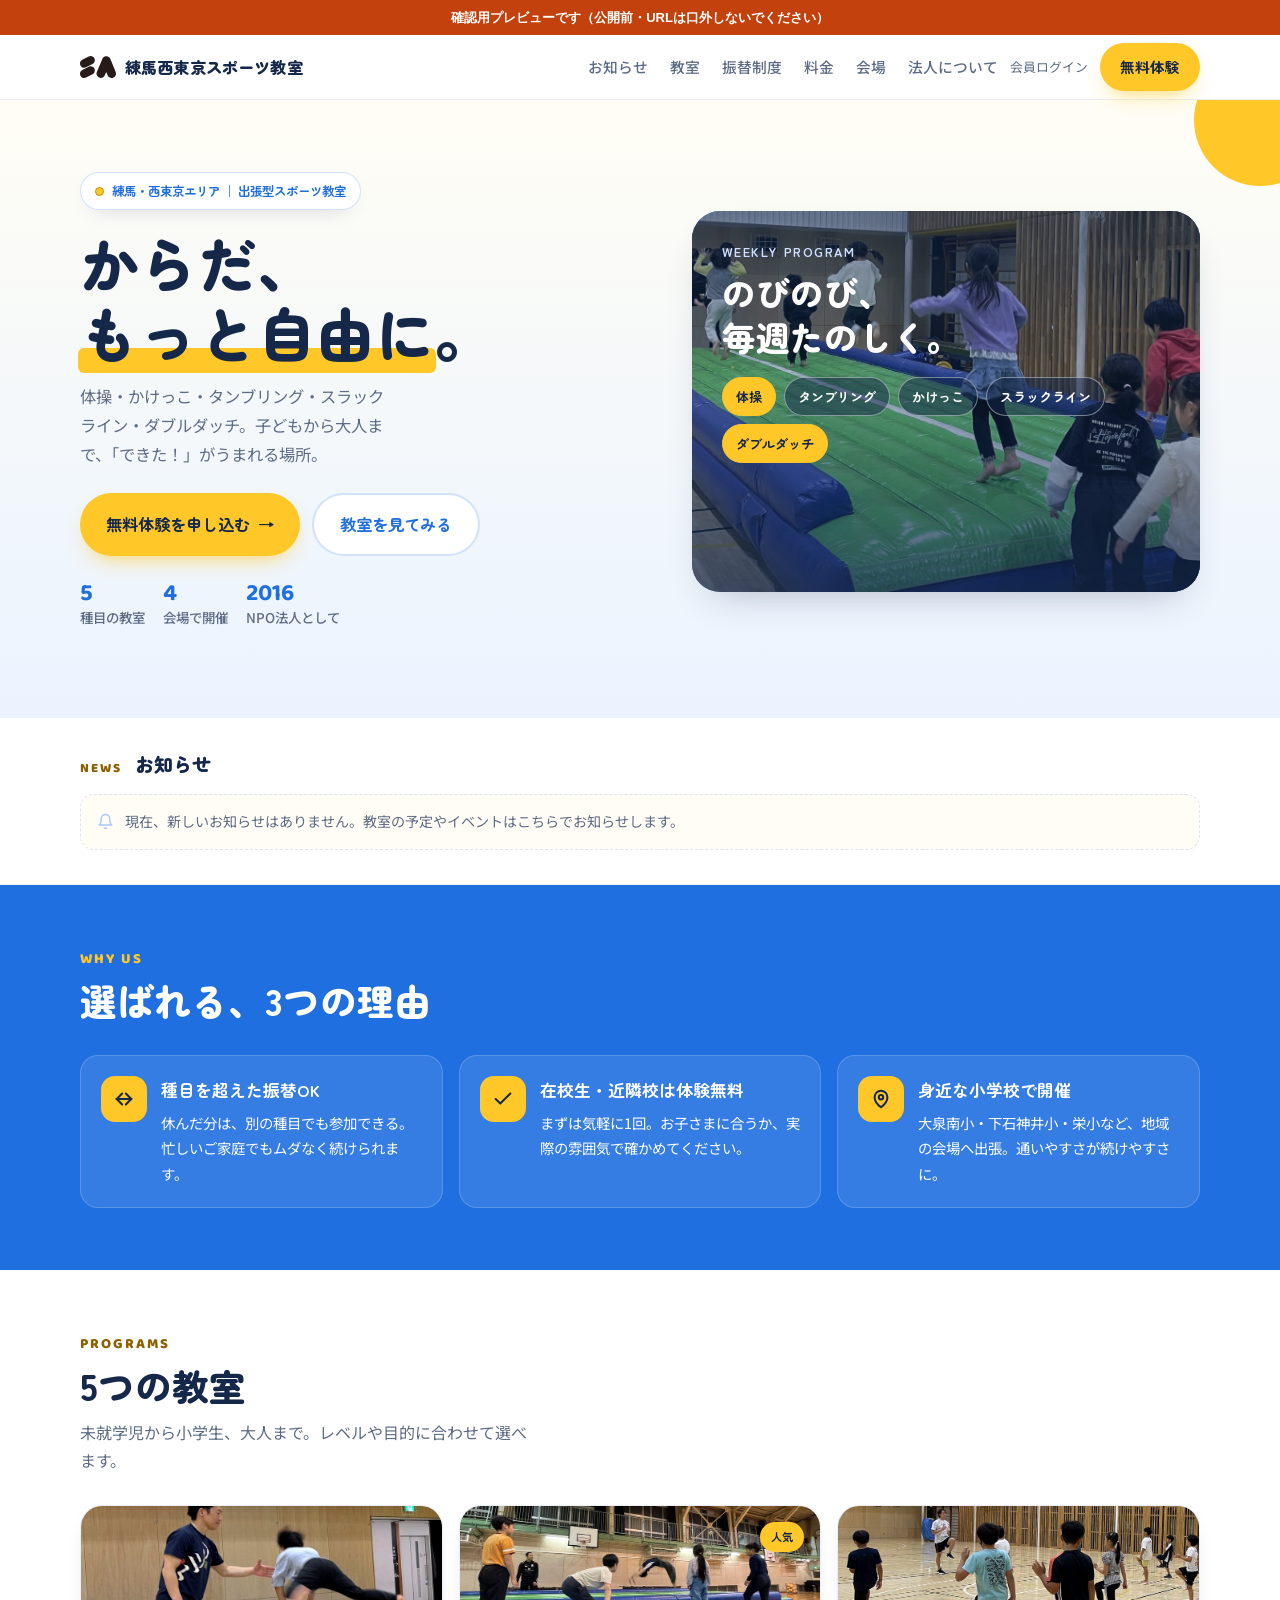
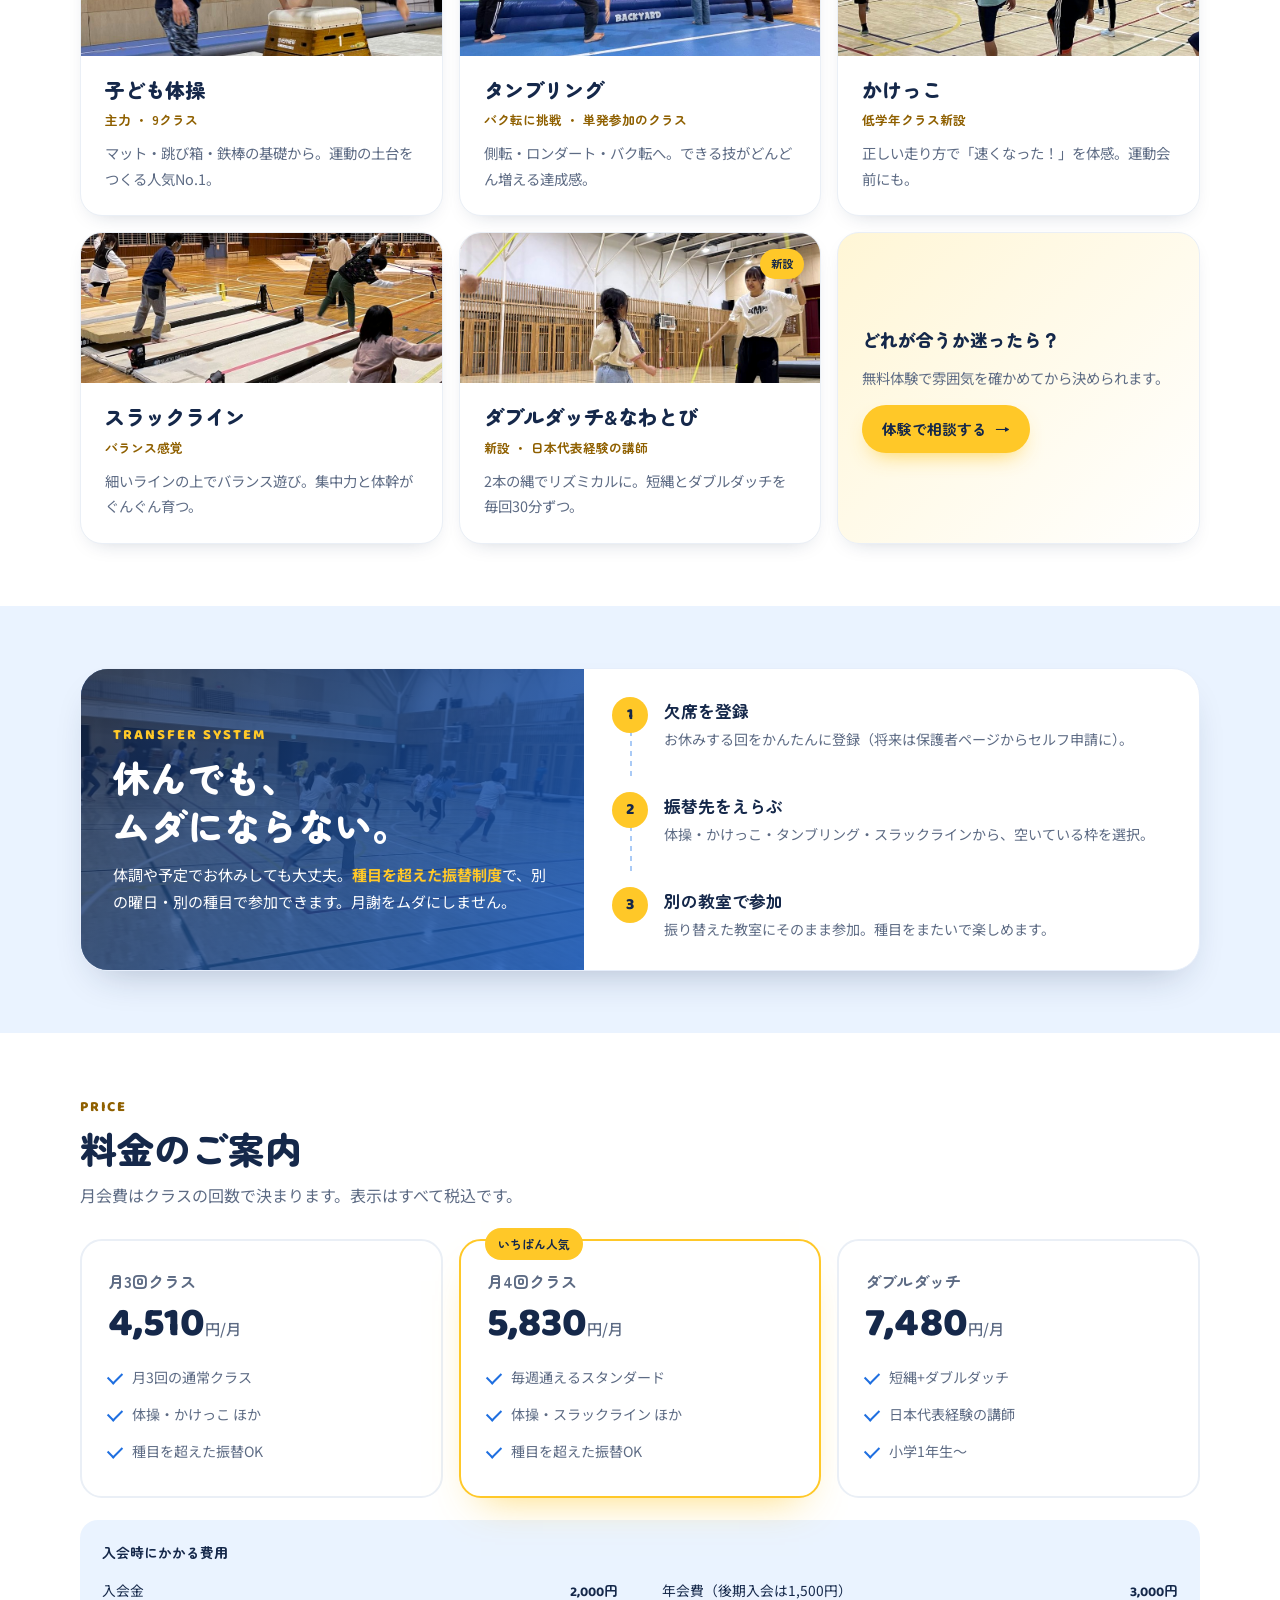
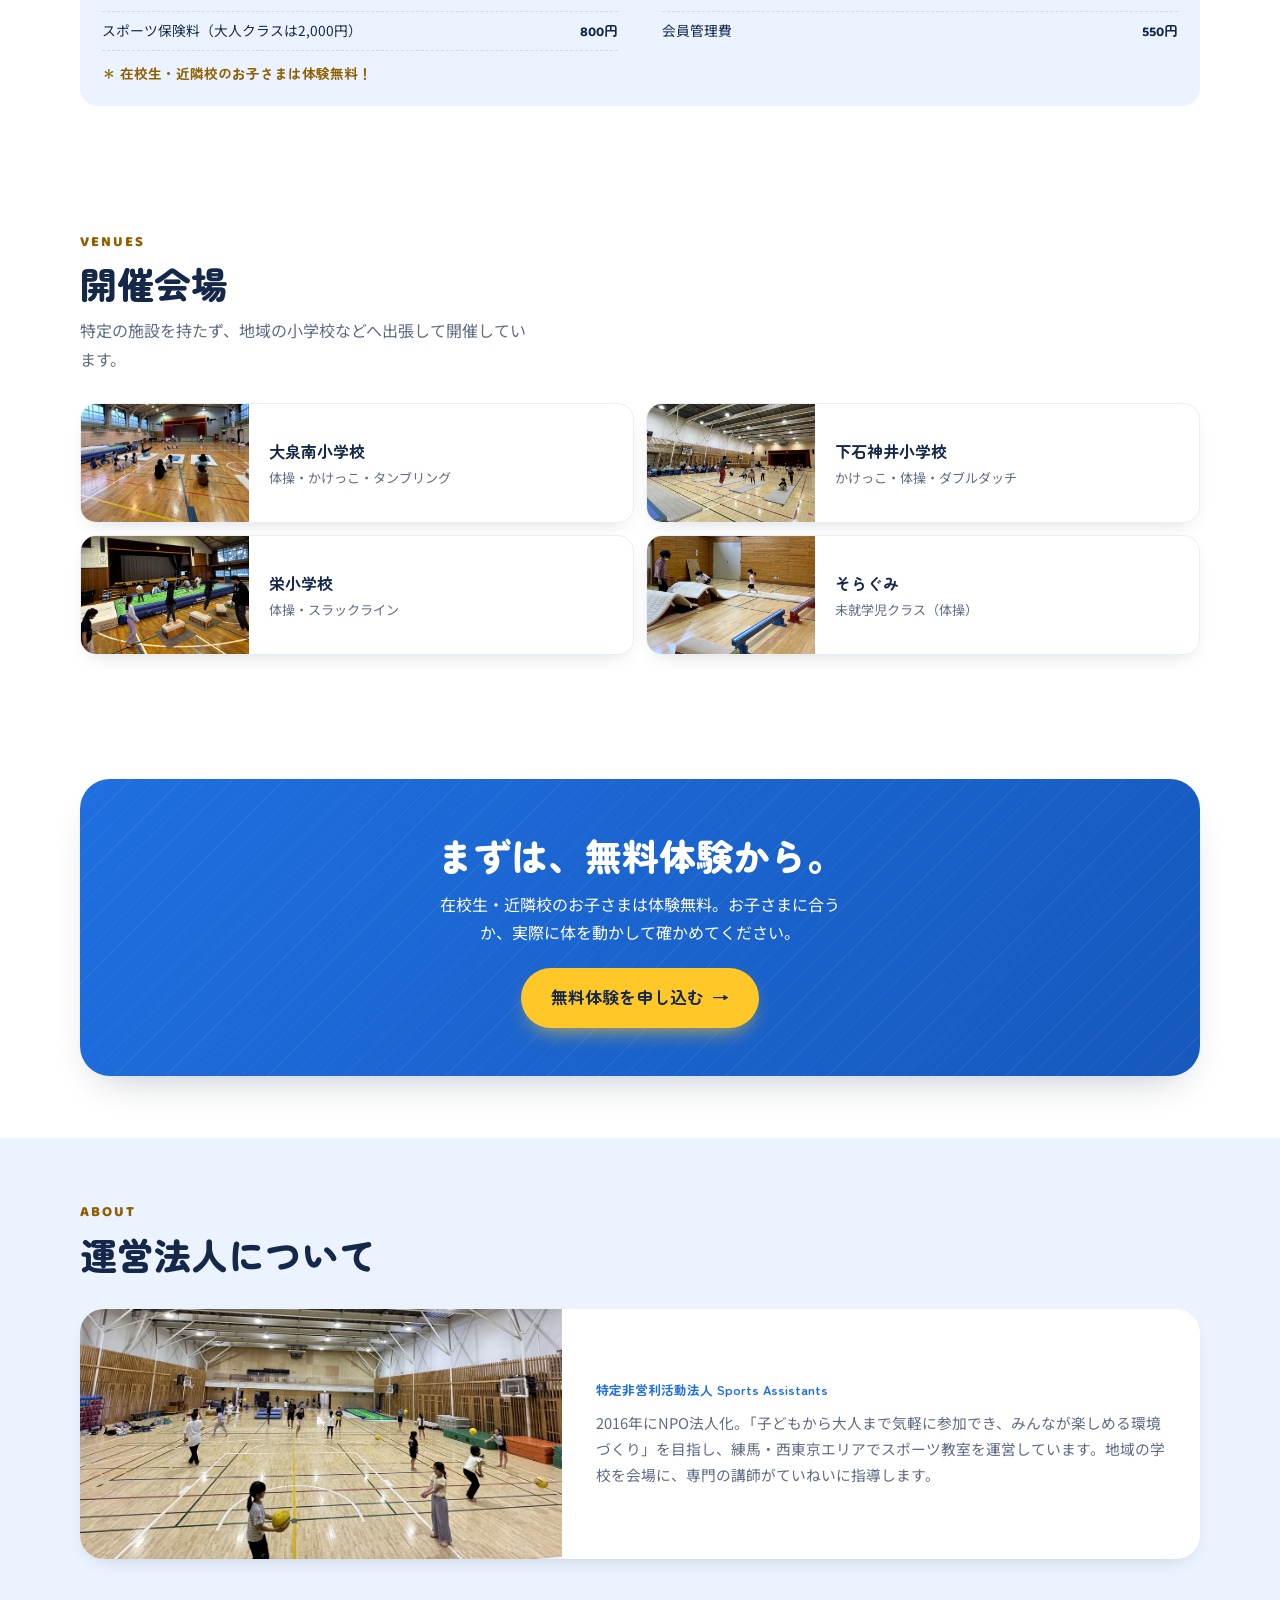
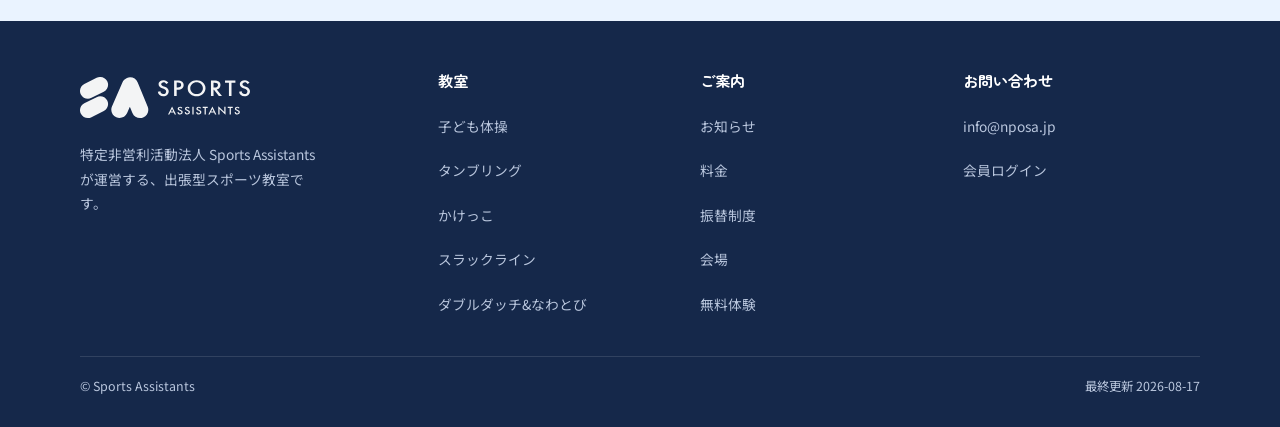
==== index.html @ 6967fe42 "preview build" ====
<!DOCTYPE html>
<html lang="ja">
<head>
<meta name="robots" content="noindex, nofollow">
<meta charset="UTF-8">
<meta name="viewport" content="width=device-width, initial-scale=1.0">
<title>練馬西東京スポーツ教室｜体操・かけっこ・タンブリング・スラックライン・ダブルダッチ</title>
<meta name="description" content="練馬・西東京エリアの出張型スポーツ教室。体操・かけっこ・タンブリング・スラックライン・ダブルダッチの5種目。種目を超えた振替OK、在校生・近隣校は体験無料。NPO法人 Sports Assistants が運営。">
<meta property="og:title" content="練馬西東京スポーツ教室">
<meta property="og:description" content="練馬・西東京エリアの出張型スポーツ教室。5種目・種目を超えた振替OK・体験無料。">
<meta property="og:type" content="website">
<meta property="og:image" content="https://nposa.jp/assets/img/ogp.jpg">
<meta property="og:url" content="https://nposa.jp/">
<meta name="twitter:card" content="summary_large_image">
<link rel="icon" type="image/png" href="assets/logo-square.png">
<link rel="preconnect" href="https://fonts.googleapis.com">
<link rel="preconnect" href="https://fonts.gstatic.com" crossorigin>
<link href="https://fonts.googleapis.com/css2?family=Zen+Maru+Gothic:wght@500;700;900&family=Noto+Sans+JP:wght@400;500;700&family=Baloo+2:wght@600;700;800&display=swap" rel="stylesheet">
<style>
  :root{
    --blue:#1f6fe0; --blue-deep:#1659bd; --blue-ink:#15284a; --blue-soft:#a9caf6;
    --yellow:#ffc828; --yellow-soft:#ffe18c; --yellow-deep:#c98a00;
    --amber-ink:#8f6000;   /* 文字用。白/薄青の上で4.5:1以上を確保 */
    --sky:#eaf3ff; --sky2:#dcebff; --cream:#fffdf5;
    --paper:#ffffff; --ink:#243043; --mut:#5d6b84;
    --ring:rgba(31,111,224,.2);
    --shadow:0 18px 40px -20px rgba(21,40,74,.32);
    --shadow-sm:0 8px 22px -13px rgba(21,40,74,.28);
    --r:22px;
    --disp:"Zen Maru Gothic",system-ui,sans-serif;
    --body:"Noto Sans JP",system-ui,sans-serif;
    --num:"Baloo 2",var(--disp);
  }
  *{box-sizing:border-box;margin:0;padding:0}
  html{scroll-behavior:smooth}
  body{font-family:var(--body);color:var(--ink);background:var(--paper);line-height:1.78;-webkit-font-smoothing:antialiased;overflow-x:hidden}
  .wrap{width:min(1120px,92vw);margin-inline:auto}
  a{color:inherit;text-decoration:none}
  :where(a,button):focus-visible{outline:3px solid var(--blue);outline-offset:3px;border-radius:8px}
  footer a:focus-visible{outline-color:var(--yellow)}

  header{position:sticky;top:0;z-index:50;background:rgba(255,255,255,.86);backdrop-filter:saturate(1.3) blur(12px);border-bottom:1px solid #e9eef6}
  .nav{display:flex;align-items:center;gap:12px;height:64px}
  .logo{display:flex;align-items:center;min-height:44px;gap:9px;font-family:var(--disp);font-weight:900;color:var(--blue-ink)}
  .logo .mark-img{width:36px;height:auto;display:block;flex:0 0 auto}
  .logo .site-name{white-space:nowrap;font-size:clamp(.8rem,3.2vw,1.02rem);letter-spacing:.01em}
  .nav .spacer{flex:1}
  .nav nav{display:none;gap:22px;font-size:.92rem;font-weight:500;color:var(--mut)}
  .nav nav a:hover{color:var(--blue)}
  /* スマホ用メニュー（ページが長いので、下まで行かなくても各セクションへ戻れるようにする） */
  .menu-btn{display:grid;place-items:center;width:44px;height:44px;border:0;background:transparent;color:var(--blue-ink);cursor:pointer;flex:0 0 auto}
  .menu-btn span{display:block;width:20px;height:2px;background:currentColor;border-radius:2px;position:relative;transition:.2s}
  .menu-btn span::before,.menu-btn span::after{content:"";position:absolute;left:0;width:20px;height:2px;background:currentColor;border-radius:2px;transition:.2s}
  .menu-btn span::before{top:-6px}.menu-btn span::after{top:6px}
  .menu-btn[aria-expanded="true"] span{background:transparent}
  .menu-btn[aria-expanded="true"] span::before{top:0;transform:rotate(45deg)}
  .menu-btn[aria-expanded="true"] span::after{top:0;transform:rotate(-45deg)}
  #menu{display:none;border-top:1px solid #e9eef6;background:rgba(255,255,255,.97);backdrop-filter:blur(12px)}
  #menu.open{display:block}
  #menu .wrap{padding:8px 0 16px}
  #menu a{display:block;padding:13px 4px;font-family:var(--disp);font-weight:700;color:var(--blue-ink);border-bottom:1px dashed #e3eaf5}
  #menu a:last-child{border-bottom:0;color:var(--blue)}
  .btn{display:inline-flex;align-items:center;gap:8px;font-family:var(--disp);font-weight:700;border-radius:999px;padding:11px 20px;font-size:.92rem;transition:transform .18s;white-space:nowrap}
  .btn-cta{background:var(--yellow);color:var(--blue-ink);box-shadow:0 10px 22px -10px rgba(255,200,40,.85)}
  .btn-cta:hover{transform:translateY(-2px)}
  .btn-ghost{background:#fff;color:var(--blue);border:2px solid var(--ring)}
  .login{font-size:.8rem;color:var(--mut)}

  .hero{position:relative;padding:48px 0 60px;background:linear-gradient(180deg,var(--cream),var(--sky));overflow:hidden}
  .hero .blob{position:absolute;border-radius:50%;opacity:1;z-index:0}
  .b1{width:132px;height:132px;background:var(--yellow);top:-46px;right:-46px;animation:float 8s ease-in-out infinite}
  @keyframes float{50%{transform:translateY(-15px)}}
  .hero-grid{position:relative;z-index:2}
  .eyebrow{display:inline-flex;align-items:center;gap:8px;background:#fff;border:1px solid var(--ring);color:var(--blue);font-weight:700;font-family:var(--disp);font-size:.78rem;padding:7px 14px;border-radius:999px;box-shadow:var(--shadow-sm)}
  .dot{width:9px;height:9px;border-radius:50%;background:var(--yellow);border:1px solid var(--yellow-deep)}
  h1.lead{font-family:var(--disp);font-weight:900;line-height:1.18;margin:18px 0 14px;font-size:clamp(2.1rem,8.5vw,3.7rem);color:var(--blue-ink)}
  h1.lead em{font-style:normal;position:relative;z-index:1}
  h1.lead em::after{content:"";position:absolute;left:-2px;right:-2px;bottom:.04em;height:.42em;background:var(--yellow);border-radius:6px;z-index:-1}
  .sub{color:var(--mut);font-size:1.02rem;max-width:34ch;margin-bottom:24px}
  .hero-cta{display:flex;flex-wrap:wrap;gap:12px}
  .hero-cta .btn{padding:15px 26px;font-size:1.02rem}
  .trust{display:flex;gap:18px;flex-wrap:wrap;margin-top:26px;font-size:.84rem;color:var(--mut);font-weight:500}
  .trust b{font-family:var(--num);color:var(--blue);font-size:1.5rem;display:block;line-height:1}
  .hero-art{margin-top:36px;position:relative}
  .stage{position:relative;background:linear-gradient(140deg,var(--blue),var(--blue-deep));border-radius:28px;padding:26px 24px;box-shadow:var(--shadow);overflow:hidden;aspect-ratio:16/11}
  .stage::before{content:"";position:absolute;inset:0;background:repeating-linear-gradient(135deg,rgba(255,255,255,.06) 0 1px,transparent 1px 16px)}
  .stage.photo{background:var(--blue-deep)}
  .stage.photo::before{background:none}
  .stage .ph{position:absolute;inset:0;width:100%;height:100%;object-fit:cover;opacity:.92}
  /* 中間を明るくしすぎるとチップと見出しが写真に埋もれるため、下側はしっかり沈める */
  .stage.photo .shade{position:absolute;inset:0;background:linear-gradient(180deg,rgba(21,40,74,.55),rgba(21,40,74,.28) 42%,rgba(21,40,74,.74));z-index:0}
  .stage .sun{position:absolute;top:-28px;right:-28px;width:120px;height:120px;border-radius:50%;background:var(--yellow);z-index:1}
  .stage.photo .sun{display:none}  /* 写真が入ったら装飾の丸は出さない（黄丸の重複防止） */
  .stage .kicker{position:relative;color:#cfe0ff;font-family:var(--disp);font-weight:700;font-size:.8rem;letter-spacing:.12em;z-index:2}
  .stage .big{position:relative;color:#fff;font-family:var(--disp);font-weight:900;font-size:clamp(1.4rem,6vw,2.1rem);margin-top:8px;line-height:1.3;z-index:2}
  .chips{position:relative;display:flex;flex-wrap:wrap;gap:8px;margin-top:18px;z-index:2}
  .chip{background:rgba(21,40,74,.5);color:#fff;border:1px solid rgba(255,255,255,.42);border-radius:999px;padding:7px 13px;font-size:.82rem;font-weight:700;font-family:var(--disp)}
  .chip.on{background:var(--yellow);border-color:var(--yellow);color:var(--blue-ink)}

  section{padding:62px 0}
  section[id]{scroll-margin-top:78px}   /* 固定ヘッダーの下に見出しが潜らないように */
  .sec-head{margin-bottom:30px}
  .sec-tag{font-family:var(--num);font-weight:800;color:var(--amber-ink);font-size:.9rem;letter-spacing:.14em}
  h2{font-family:var(--disp);font-weight:900;color:var(--blue-ink);font-size:clamp(1.6rem,5.5vw,2.3rem);line-height:1.32;margin-top:4px}
  .sec-sub{color:var(--mut);margin-top:8px;max-width:50ch}

  .news{padding:34px 0;background:#fff;border-bottom:1px solid #eef2f8}
  .news-head{display:flex;align-items:baseline;gap:14px;margin-bottom:14px}
  .news-head .sec-tag{font-size:.82rem}
  .news-head h2{font-size:1.2rem;margin:0}
  .news-list{display:grid;gap:0}
  .news-item{display:grid;grid-template-columns:auto 1fr;gap:4px 18px;padding:13px 4px;border-top:1px dashed #dbe5f3;align-items:baseline}
  .news-item:first-child{border-top:0}
  .news-item time{font-family:var(--num);font-weight:700;color:var(--blue);font-size:.85rem;white-space:nowrap}
  .news-item .nt{font-weight:700;color:var(--blue-ink);font-size:.95rem}
  .news-item .nb{grid-column:2;color:var(--mut);font-size:.86rem}
  .news-item .nimg{grid-column:2;display:block;max-width:280px;width:100%;border-radius:12px;margin-top:8px;box-shadow:var(--shadow-sm)}
  .news-item .npdf{grid-column:2;justify-self:start;display:inline-flex;align-items:center;gap:7px;background:var(--sky);color:var(--blue);border-radius:999px;padding:5px 14px;font-size:.78rem;font-weight:700;font-family:var(--disp);margin-top:8px}
  .news-empty{display:flex;align-items:center;gap:11px;color:var(--mut);font-size:.88rem;
    background:var(--cream);border:1px dashed #dbe5f3;border-radius:14px;padding:14px 16px}
  .news-empty svg{flex:0 0 auto;color:var(--blue-soft)}

  /* 掲載写真のトーンをそろえる（実ファイルは加工しない。CSSのみ） */
  .card .photo-top img,.venue .vph,.about-card .abph{filter:saturate(1.04) contrast(1.03) brightness(1.03)}

  .strengths{background:var(--blue);color:#fff}
  .str-grid{display:grid;gap:16px}
  .str{display:flex;gap:14px;align-items:flex-start;background:rgba(255,255,255,.1);border:1px solid rgba(255,255,255,.18);border-radius:18px;padding:20px}
  .str .ic{flex:0 0 46px;height:46px;border-radius:14px;background:var(--yellow);color:var(--blue-ink);display:grid;place-items:center}
  .str h3{font-family:var(--disp);font-size:1.05rem;margin-bottom:4px}
  .str p{font-size:.9rem;color:#fff}

  .prog-grid{display:grid;gap:16px}
  .card{background:#fff;border:1px solid #eaeff6;border-radius:var(--r);padding:24px;box-shadow:var(--shadow-sm);transition:transform .2s,box-shadow .2s;position:relative;overflow:hidden}
  .card:hover{transform:translateY(-5px);box-shadow:var(--shadow)}
  .card .tag{position:absolute;top:16px;right:16px;background:var(--yellow);color:var(--blue-ink);font-family:var(--disp);font-weight:700;font-size:.7rem;padding:5px 11px;border-radius:999px;z-index:2}
  .card .photo-top{margin:-24px -24px 16px;display:block}
  .card .photo-top img{width:100%;height:150px;object-fit:cover;display:block}
  .card.photo .ic{display:none}
  .card .ic{width:54px;height:54px;border-radius:16px;display:grid;place-items:center;background:var(--sky);color:var(--blue);margin-bottom:14px}
  .card h3{font-family:var(--disp);font-weight:900;color:var(--blue-ink);font-size:1.25rem}
  .card .meta{font-size:.8rem;color:var(--amber-ink);font-weight:700;font-family:var(--disp);margin:2px 0 8px}
  .card p{font-size:.9rem;color:var(--mut)}

  .feature{background:var(--sky)}
  .feature-box{background:#fff;border-radius:28px;box-shadow:var(--shadow);overflow:hidden;border:1px solid #e6eefb}
  .feature-top{background:linear-gradient(125deg,var(--blue),var(--blue-deep));color:#fff;padding:32px;position:relative;isolation:isolate}
  .feature-top h2{color:#fff}
  .feature-top .sec-tag{color:var(--yellow)}
  /* 振替セクションの背景写真（build.py が IMG-TOP-02 を差し込んだとき）。
     白文字の可読性を守るため、写真は暗く沈めたうえで青のベールを重ねる */
  .feature-top .ftph{position:absolute;inset:0;width:100%;height:100%;object-fit:cover;object-position:center 40%;z-index:-2}
  .feature-top.photo::after{content:"";position:absolute;inset:0;z-index:-1;
    background:linear-gradient(125deg,rgba(21,40,74,.72),rgba(22,89,189,.86))}
  .flow{display:grid;gap:0;padding:8px 0}
  .step{display:flex;gap:16px;align-items:flex-start;padding:20px 28px;position:relative}
  .step:not(:last-child)::after{content:"";position:absolute;left:46px;top:54px;bottom:-4px;width:2px;background:repeating-linear-gradient(var(--blue-soft) 0 5px,transparent 5px 10px)}
  .step .n{flex:0 0 36px;height:36px;border-radius:50%;background:var(--yellow);color:var(--blue-ink);font-family:var(--num);font-weight:800;display:grid;place-items:center;z-index:1}
  .step h4{font-family:var(--disp);color:var(--blue-ink);font-size:1.05rem}
  .step p{font-size:.88rem;color:var(--mut)}

  .price-grid{display:grid;gap:16px}
  .plan{border:2px solid #eaeff6;border-radius:var(--r);padding:26px;background:#fff;position:relative}
  .plan.feat{border-color:var(--yellow);box-shadow:0 20px 40px -22px rgba(255,200,40,.7)}
  .plan.feat .ribbon{position:absolute;top:-13px;left:24px;background:var(--yellow);color:var(--blue-ink);font-family:var(--disp);font-weight:700;font-size:.74rem;padding:5px 13px;border-radius:999px}
  .plan h3{font-family:var(--disp);font-weight:700;color:var(--mut);font-size:1rem}
  .plan .yen{font-family:var(--num);font-weight:800;color:var(--blue-ink);font-size:2.55rem;line-height:1;margin:8px 0}
  .plan .yen small{font-size:.95rem;color:var(--mut);font-family:var(--body);font-weight:500}
  .plan ul{list-style:none;margin-top:14px;font-size:.88rem;color:var(--mut)}
  .plan li{padding:6px 0 6px 24px;position:relative}
  .plan li::before{content:"";position:absolute;left:0;top:13px;width:12px;height:7px;border-left:2.5px solid var(--blue);border-bottom:2.5px solid var(--blue);transform:rotate(-45deg)}
  .fees{margin-top:22px;background:var(--sky);border-radius:18px;padding:20px 22px;font-size:.86rem;color:var(--blue-ink)}
  .fees .row{display:grid;grid-template-columns:1fr auto;gap:6px 18px;align-items:baseline;padding:6px 0;border-bottom:1px dashed #c9dbf6}
  .fees .row span:last-child{font-family:var(--num);font-weight:700;white-space:nowrap}
  .fees .row:last-child{border:0}
  .fees .free{color:var(--amber-ink);font-weight:700;margin-top:10px;font-family:var(--disp)}

  .venue-grid{display:grid;gap:12px}
  .venue{display:flex;align-items:center;gap:14px;background:#fff;border:1px solid #eaeff6;border-radius:16px;padding:16px 18px;box-shadow:var(--shadow-sm)}
  .venue .pin{flex:0 0 40px;height:40px;border-radius:12px;background:var(--sky);color:var(--blue);display:grid;place-items:center}
  .venue .v-txt b{font-family:var(--disp);color:var(--blue-ink);display:block}
  .venue .v-txt span{font-size:.82rem;color:var(--mut);display:block}
  /* 写真つきの会場カード（build.py が IMG-VNU-* を差し込んだとき） */
  .venue.photo{padding:0;gap:0;overflow:hidden;align-items:stretch}
  .venue.photo .pin{display:none}
  .venue.photo .vph{flex:0 0 116px;width:116px;align-self:stretch;min-height:96px;object-fit:cover;object-position:center;display:block}
  .venue.photo .v-txt{padding:14px 16px;align-self:center}

  .band{background:linear-gradient(125deg,var(--blue),var(--blue-deep));color:#fff;text-align:center;border-radius:30px;padding:48px 26px;box-shadow:var(--shadow);position:relative;overflow:hidden}
  .band::before{content:"";position:absolute;inset:0;background:repeating-linear-gradient(135deg,rgba(255,255,255,.05) 0 1px,transparent 1px 18px)}
  .band h2{color:#fff;position:relative}
  .band p{position:relative;margin:10px auto 22px;max-width:46ch;color:#fff;text-wrap:pretty}
  .band .btn-cta{position:relative;font-size:1.05rem;padding:15px 30px}

  .about{background:var(--sky)}
  .about-card{background:#fff;border-radius:24px;padding:30px;box-shadow:var(--shadow-sm);display:grid;gap:8px}
  .about-card .badge{font-family:var(--disp);font-weight:700;color:var(--blue);font-size:.8rem}
  .about-card p{color:var(--mut);font-size:.92rem}
  /* 写真つきの運営法人カード（build.py が IMG-ABT-01 を差し込んだとき） */
  .about-card.photo{padding:0;gap:0;overflow:hidden}
  .about-card.photo .abph{width:100%;height:210px;object-fit:cover;object-position:center 38%;display:block}
  .about-card.photo .about-body{padding:26px 28px 30px;display:grid;gap:8px}

  footer{background:var(--blue-ink);color:#b9c6dd;padding:46px 0 30px;font-size:.86rem}
  .foot-grid{display:grid;gap:26px}
  .foot-logo{display:block}
  .foot-logo img{width:170px;height:auto;display:block;opacity:.95}
  footer h5{color:#fff;font-family:var(--disp);font-size:.95rem;margin-bottom:10px}
  footer a{display:block;padding:10px 0;color:#b9c6dd}   /* スマホで指が当たる高さ（44px相当）を確保 */
  footer a:hover{color:var(--yellow)}
  .copy{margin-top:30px;padding-top:18px;border-top:1px solid rgba(255,255,255,.12);font-size:.78rem;display:flex;flex-wrap:wrap;gap:10px;justify-content:space-between}

  .reveal{opacity:0;transform:translateY(22px);transition:.7s cubic-bezier(.2,.7,.2,1)}
  @media(prefers-reduced-motion:reduce){.reveal{opacity:1;transform:none;transition:none}}
  .reveal.in{opacity:1;transform:none}

  @media(min-width:820px){
    .nav nav{display:flex}
    .menu-btn{display:none}
    #menu,#menu.open{display:none}
    .hero{padding:72px 0 88px}
    .hero-grid{display:grid;grid-template-columns:1.05fr .95fr;gap:50px;align-items:center}
    .hero-art{margin-top:0}.stage{aspect-ratio:4/3;padding:30px}
    .str-grid{grid-template-columns:repeat(3,1fr)}
    .prog-grid{grid-template-columns:repeat(3,1fr)}
    .feature-box{display:grid;grid-template-columns:.9fr 1.1fr;align-items:stretch}
    .feature-top{display:flex;flex-direction:column;justify-content:center}
    .price-grid{grid-template-columns:repeat(3,1fr);align-items:start}
    /* 費用の行は横に長く伸ばすと項目と金額が離れて読めないので、PCでは2列に折る */
    [data-fees]{display:grid;grid-template-columns:1fr 1fr;gap:0 44px}
    .venue-grid{grid-template-columns:repeat(2,1fr)}
    .venue.photo .vph{flex:0 0 168px;width:168px;min-height:118px}
    .venue.photo .v-txt{padding:16px 20px}
    /* 運営法人カードは写真と本文を左右に分ける（横長バナーだと間延びするため） */
    .about-card.photo{grid-template-columns:.86fr 1.14fr;align-items:stretch}
    .about-card.photo .abph{height:100%;min-height:250px;grid-row:1}
    .about-card.photo .about-body{align-content:center;padding:30px 34px}
    .foot-grid{grid-template-columns:1.4fr 1fr 1fr 1fr}
    .news-item{grid-template-columns:auto auto 1fr}
    .news-item .nb{grid-column:3}
    .news-item .nimg{grid-column:3}
    .news-item .npdf{grid-column:3}
  }
  .hide-sp{display:none}
  @media(min-width:560px){.hide-sp{display:inline-flex}}
  /* 小さい端末ではヘッダーの要素が入りきらず横スクロールが出るため詰める */
  @media(max-width:359px){.logo .site-name{display:none}}   /* 320px端末では社名テキストを畳む */
  @media(max-width:420px){
    .nav{gap:6px}
    .logo .mark-img{width:30px}
    .logo .site-name{font-size:.82rem}
    header .btn-cta{padding:10px 14px;font-size:.86rem}
    .menu-btn{width:40px}
  }
</style>
<noscript><style>.reveal{opacity:1;transform:none}</style></noscript>
</head>
<body>
<div style="position:sticky;top:0;z-index:99;background:#c2410c;color:#fff;text-align:center;font-size:13px;font-weight:700;padding:6px 10px;font-family:sans-serif">確認用プレビューです（公開前・URLは口外しないでください）</div>

<header>
  <div class="wrap nav">
    <a class="logo" href="#" aria-label="練馬西東京スポーツ教室 トップ"><img class="mark-img" src="assets/mark.svg" alt=""><span class="site-name">練馬西東京スポーツ教室</span></a>
    <span class="spacer"></span>
    <nav><a href="#news">お知らせ</a><a href="#programs">教室</a><a href="#transfer">振替制度</a><a href="#price">料金</a><a href="#venues">会場</a><a href="#about">法人について</a></nav>
    <a class="login hide-sp" href="https://nposa.jp/club_admin/login">会員ログイン</a>
    <a class="btn btn-cta" href="apply.html">無料体験</a>
    <button class="menu-btn" id="menuBtn" type="button" aria-expanded="false" aria-controls="menu" aria-label="メニューを開く"><span></span></button>
  </div>
  <div id="menu">
    <div class="wrap">
      <a href="#news">お知らせ</a><a href="#programs">教室</a><a href="#transfer">振替制度</a><a href="#price">料金</a><a href="#venues">会場</a><a href="#about">法人について</a>
      <a href="https://nposa.jp/club_admin/login">会員ログイン（在籍の方）</a>
    </div>
  </div>
</header>

<section class="hero">
  <span class="blob b1"></span>
  <div class="wrap hero-grid">
    <div>
      <span class="eyebrow"><span class="dot"></span><span data-copy-id="TOP-HERO-01">練馬・西東京エリア ｜ 出張型スポーツ教室</span></span>
      <h1 class="lead" data-copy-id="TOP-HERO-02">からだ、<br><em>もっと自由に</em>。</h1>
      <p class="sub" data-copy-id="TOP-HERO-03">体操・かけっこ・タンブリング・スラックライン・ダブルダッチ。子どもから大人まで、「できた！」がうまれる場所。</p>
      <div class="hero-cta">
        <a class="btn btn-cta" href="apply.html"><span data-copy-id="TOP-HERO-04">無料体験を申し込む</span> →</a>
        <a class="btn btn-ghost" href="#programs" data-copy-id="TOP-HERO-05">教室を見てみる</a>
      </div>
      <div class="trust">
        <div><b data-copy-id="TOP-HERO-06">5</b><span data-copy-id="TOP-HERO-07">種目の教室</span></div>
        <div><b data-copy-id="TOP-HERO-08">4</b><span data-copy-id="TOP-HERO-09">会場で開催</span></div>
        <div><b data-copy-id="TOP-HERO-10">2016</b><span data-copy-id="TOP-HERO-11">NPO法人として</span></div>
      </div>
    </div>
    <div class="hero-art">
      <div class="stage photo" data-photo-slot="IMG-TOP-01"><img class="ph" src="assets/img/top-hero-01.jpg" alt=""><div class="shade"></div>
        <div class="sun"></div>
        <div class="kicker">WEEKLY PROGRAM</div>
        <div class="big" data-copy-id="TOP-HERO-12">のびのび、<br>毎週たのしく。</div>
        <div class="chips" data-chips><span class="chip on">体操</span><span class="chip">タンブリング</span><span class="chip">かけっこ</span><span class="chip">スラックライン</span><span class="chip on">ダブルダッチ</span></div>
      </div>
    </div>
  </div>
</section>

<section class="news" id="news">
  <div class="wrap">
    <div class="news-head"><div class="sec-tag">NEWS</div><h2>お知らせ</h2></div>
    <div class="news-list" data-news><div class="news-empty"><svg width="17" height="17" viewBox="0 0 24 24" fill="none" stroke="currentColor" stroke-width="2" stroke-linecap="round" stroke-linejoin="round"><path d="M18 8a6 6 0 0 0-12 0c0 7-3 9-3 9h18s-3-2-3-9"/><path d="M13.7 21a2 2 0 0 1-3.4 0"/></svg>現在、新しいお知らせはありません。教室の予定やイベントはこちらでお知らせします。</div></div>
  </div>
</section>

<section class="strengths">
  <div class="wrap">
    <div class="sec-head reveal"><div class="sec-tag" style="color:var(--yellow)">WHY US</div><h2 style="color:#fff" data-copy-id="TOP-WHY-01">選ばれる、3つの理由</h2></div>
    <div class="str-grid">
      <div class="str reveal"><div class="ic"><svg width="22" height="22" viewBox="0 0 24 24" fill="none" stroke="currentColor" stroke-width="2.2" stroke-linecap="round"><path d="M4 12h16M14 6l6 6-6 6"/><path d="M20 12H4M10 18l-6-6 6-6"/></svg></div><div><h3 data-copy-id="TOP-WHY-02">種目を超えた振替OK</h3><p data-copy-id="TOP-WHY-03">休んだ分は、別の種目でも参加できる。忙しいご家庭でもムダなく続けられます。</p></div></div>
      <div class="str reveal"><div class="ic"><svg width="22" height="22" viewBox="0 0 24 24" fill="none" stroke="currentColor" stroke-width="2.2" stroke-linecap="round" stroke-linejoin="round"><path d="M20 6 9 17l-5-5"/></svg></div><div><h3 data-copy-id="TOP-WHY-04">在校生・近隣校は体験無料</h3><p data-copy-id="TOP-WHY-05">まずは気軽に1回。お子さまに合うか、実際の雰囲気で確かめてください。</p></div></div>
      <div class="str reveal"><div class="ic"><svg width="22" height="22" viewBox="0 0 24 24" fill="none" stroke="currentColor" stroke-width="2.2" stroke-linecap="round" stroke-linejoin="round"><path d="M12 21s-7-5.2-7-11a7 7 0 0 1 14 0c0 5.8-7 11-7 11Z"/><circle cx="12" cy="10" r="2.4"/></svg></div><div><h3 data-copy-id="TOP-WHY-06">身近な小学校で開催</h3><p data-copy-id="TOP-WHY-07">大泉南小・下石神井小・栄小など、地域の会場へ出張。通いやすさが続けやすさに。</p></div></div>
    </div>
  </div>
</section>

<section id="programs">
  <div class="wrap">
    <div class="sec-head reveal"><div class="sec-tag">PROGRAMS</div><h2 data-copy-id="TOP-PRG-01">5つの教室</h2><p class="sec-sub" data-copy-id="TOP-PRG-02">未就学児から小学生、大人まで。レベルや目的に合わせて選べます。</p></div>
    <div class="prog-grid">
      <div class="card reveal photo" data-photo-slot="IMG-PRG-01"><span class="photo-top"><img src="assets/img/class-taiso-01.jpg" style="object-position:center 32%" alt="子ども体操の教室風景" loading="lazy"></span><div class="ic"><svg width="26" height="26" viewBox="0 0 24 24" fill="none" stroke="currentColor" stroke-width="2" stroke-linecap="round" stroke-linejoin="round"><circle cx="12" cy="5" r="2.4"/><path d="M5 21l4-7 3 2 3-2 4 7M12 7v6"/></svg></div><h3 data-copy-id="TOP-PRG-03">子ども体操</h3><div class="meta" data-copy-id="TOP-PRG-04">主力 ・ 9クラス</div><p data-copy-id="TOP-PRG-05">マット・跳び箱・鉄棒の基礎から。運動の土台をつくる人気No.1。</p></div>
      <div class="card reveal photo" data-photo-slot="IMG-PRG-02"><span class="photo-top"><img src="assets/img/class-tumbling-01.jpg" alt="タンブリングの教室風景" loading="lazy"></span><span class="tag">人気</span><div class="ic"><svg width="26" height="26" viewBox="0 0 24 24" fill="none" stroke="currentColor" stroke-width="2" stroke-linecap="round" stroke-linejoin="round"><path d="M4 16c4-6 12-6 16 0M7 12c2-3 8-3 10 0"/><circle cx="12" cy="6" r="2"/></svg></div><h3 data-copy-id="TOP-PRG-06">タンブリング</h3><div class="meta" data-copy-id="TOP-PRG-07">バク転に挑戦 ・ 単発参加のクラス</div><p data-copy-id="TOP-PRG-08">側転・ロンダート・バク転へ。できる技がどんどん増える達成感。</p></div>
      <div class="card reveal photo" data-photo-slot="IMG-PRG-03"><span class="photo-top"><img src="assets/img/class-kakekko-01.jpg" style="object-position:center 62%" alt="かけっこの教室風景" loading="lazy"></span><div class="ic"><svg width="26" height="26" viewBox="0 0 24 24" fill="none" stroke="currentColor" stroke-width="2" stroke-linecap="round" stroke-linejoin="round"><path d="M3 18h6l3-12 3 9 2-4h4"/></svg></div><h3 data-copy-id="TOP-PRG-09">かけっこ</h3><div class="meta" data-copy-id="TOP-PRG-10">低学年クラス新設</div><p data-copy-id="TOP-PRG-11">正しい走り方で「速くなった！」を体感。運動会前にも。</p></div>
      <div class="card reveal photo" data-photo-slot="IMG-PRG-04"><span class="photo-top"><img src="assets/img/class-slackline-01.jpg" alt="スラックラインの教室風景" loading="lazy"></span><div class="ic"><svg width="26" height="26" viewBox="0 0 24 24" fill="none" stroke="currentColor" stroke-width="2" stroke-linecap="round" stroke-linejoin="round"><path d="M3 14c5 0 5-4 9-4s4 4 9 4"/><circle cx="12" cy="6" r="2"/></svg></div><h3 data-copy-id="TOP-PRG-12">スラックライン</h3><div class="meta" data-copy-id="TOP-PRG-13">バランス感覚</div><p data-copy-id="TOP-PRG-14">細いラインの上でバランス遊び。集中力と体幹がぐんぐん育つ。</p></div>
      <div class="card reveal photo" data-photo-slot="IMG-PRG-05"><span class="photo-top"><img src="assets/img/class-doubledutch-01.jpg" style="object-position:center 40%" alt="ダブルダッチ&amp;なわとびの教室風景" loading="lazy"></span><span class="tag">新設</span><div class="ic"><svg width="26" height="26" viewBox="0 0 24 24" fill="none" stroke="currentColor" stroke-width="2" stroke-linecap="round" stroke-linejoin="round"><path d="M5 4v16M19 4v16M5 8c4 4 10 4 14 0M5 16c4-4 10-4 14 0"/></svg></div><h3 data-copy-id="TOP-PRG-15">ダブルダッチ&amp;なわとび</h3><div class="meta" data-copy-id="TOP-PRG-16">新設 ・ 日本代表経験の講師</div><p data-copy-id="TOP-PRG-17">2本の縄でリズミカルに。短縄とダブルダッチを毎回30分ずつ。</p></div>
      <div class="card reveal" style="background:linear-gradient(135deg,#fff6d6,#fff);display:flex;flex-direction:column;justify-content:center"><h3 style="font-size:1.1rem" data-copy-id="TOP-PRG-18">どれが合うか迷ったら？</h3><p style="margin:10px 0 14px" data-copy-id="TOP-PRG-19">無料体験で雰囲気を確かめてから決められます。</p><a class="btn btn-cta" href="apply.html" style="align-self:flex-start"><span data-copy-id="TOP-PRG-20">体験で相談する</span> →</a></div>
    </div>
  </div>
</section>

<section id="transfer" class="feature">
  <div class="wrap">
    <div class="feature-box reveal">
      <div class="feature-top photo" data-photo-slot="IMG-TOP-02"><img class="ftph" src="assets/img/top-transfer-01.jpg" alt="" loading="lazy">
        <div class="sec-tag">TRANSFER SYSTEM</div>
        <h2 data-copy-id="TOP-TRF-01">休んでも、<br>ムダにならない。</h2>
        <p style="color:#fff;margin-top:12px;font-size:.94rem" data-copy-id="TOP-TRF-02">体調や予定でお休みしても大丈夫。<b style="color:var(--yellow)">種目を超えた振替制度</b>で、別の曜日・別の種目で参加できます。月謝をムダにしません。</p>
      </div>
      <div class="flow">
        <div class="step"><div class="n">1</div><div><h4 data-copy-id="TOP-TRF-03">欠席を登録</h4><p data-copy-id="TOP-TRF-04">お休みする回をかんたんに登録（将来は保護者ページからセルフ申請に）。</p></div></div>
        <div class="step"><div class="n">2</div><div><h4 data-copy-id="TOP-TRF-05">振替先をえらぶ</h4><p data-copy-id="TOP-TRF-06">体操・かけっこ・タンブリング・スラックラインから、空いている枠を選択。</p></div></div>
        <div class="step"><div class="n">3</div><div><h4 data-copy-id="TOP-TRF-07">別の教室で参加</h4><p data-copy-id="TOP-TRF-08">振り替えた教室にそのまま参加。種目をまたいで楽しめます。</p></div></div>
      </div>
    </div>
  </div>
</section>

<section id="price">
  <div class="wrap">
    <div class="sec-head reveal"><div class="sec-tag">PRICE</div><h2 data-copy-id="TOP-PRC-01">料金のご案内</h2><p class="sec-sub" data-copy-id="TOP-PRC-02">月会費はクラスの回数で決まります。表示はすべて税込です。</p></div>
    <div class="price-grid">
      <div class="plan reveal"><h3 data-copy-id="TOP-PRC-03">月3回クラス</h3><div class="yen"><span data-price-id="PRC-01">4,510</span><small>円/月</small></div><ul data-copy-list="TOP-PRC-04|TOP-PRC-05"><li>月3回の通常クラス</li><li>体操・かけっこ ほか</li><li>種目を超えた振替OK</li></ul></div>
      <div class="plan feat reveal"><span class="ribbon" data-copy-id="TOP-PRC-07">いちばん人気</span><h3 data-copy-id="TOP-PRC-06">月4回クラス</h3><div class="yen"><span data-price-id="PRC-02">5,830</span><small>円/月</small></div><ul data-copy-list="TOP-PRC-08|TOP-PRC-09"><li>毎週通えるスタンダード</li><li>体操・スラックライン ほか</li><li>種目を超えた振替OK</li></ul></div>
      <div class="plan reveal"><h3 data-copy-id="TOP-PRC-10">ダブルダッチ</h3><div class="yen"><span data-price-id="PRC-03">7,480</span><small>円/月</small></div><ul data-copy-list="TOP-PRC-11|TOP-PRC-12"><li>短縄+ダブルダッチ</li><li>日本代表経験の講師</li><li>小学1年生〜</li></ul></div>
    </div>
    <div class="fees reveal">
      <b style="display:block;margin-bottom:8px;font-family:var(--disp)" data-copy-id="TOP-PRC-13">入会時にかかる費用</b>
      <div data-fees><div class="row"><span>入会金</span><span>2,000円</span></div><div class="row"><span>年会費（後期入会は1,500円）</span><span>3,000円</span></div><div class="row"><span>スポーツ保険料（大人クラスは2,000円）</span><span>800円</span></div><div class="row"><span>会員管理費</span><span>550円</span></div></div>
      <div class="free" data-copy-id="TOP-PRC-14">＊ 在校生・近隣校のお子さまは体験無料！</div>
    </div>
  </div>
</section>

<section id="venues" style="background:#fff">
  <div class="wrap">
    <div class="sec-head reveal"><div class="sec-tag">VENUES</div><h2 data-copy-id="TOP-VNU-01">開催会場</h2><p class="sec-sub" data-copy-id="TOP-VNU-02">特定の施設を持たず、地域の小学校などへ出張して開催しています。</p></div>
    <div class="venue-grid">
      <div class="venue reveal photo" data-photo-slot="IMG-VNU-01"><img class="vph" src="assets/img/venue-oizumiminami-01.jpg" alt="大泉南小学校での開催風景" loading="lazy"><span class="pin"><svg width="18" height="18" viewBox="0 0 24 24" fill="none" stroke="currentColor" stroke-width="2"><path d="M12 21s-7-5.2-7-11a7 7 0 0 1 14 0c0 5.8-7 11-7 11Z"/><circle cx="12" cy="10" r="2.4"/></svg></span><div class="v-txt"><b data-copy-id="TOP-VNU-03">大泉南小学校</b><span data-copy-id="TOP-VNU-04">体操・かけっこ・タンブリング</span></div></div>
      <div class="venue reveal photo" data-photo-slot="IMG-VNU-02"><img class="vph" src="assets/img/venue-shimoishi-01.jpg" alt="下石神井小学校での開催風景" loading="lazy"><span class="pin"><svg width="18" height="18" viewBox="0 0 24 24" fill="none" stroke="currentColor" stroke-width="2"><path d="M12 21s-7-5.2-7-11a7 7 0 0 1 14 0c0 5.8-7 11-7 11Z"/><circle cx="12" cy="10" r="2.4"/></svg></span><div class="v-txt"><b data-copy-id="TOP-VNU-05">下石神井小学校</b><span data-copy-id="TOP-VNU-06">かけっこ・体操・ダブルダッチ</span></div></div>
      <div class="venue reveal photo" data-photo-slot="IMG-VNU-03"><img class="vph" src="assets/img/venue-sakae-01.jpg" alt="栄小学校での開催風景" loading="lazy"><span class="pin"><svg width="18" height="18" viewBox="0 0 24 24" fill="none" stroke="currentColor" stroke-width="2"><path d="M12 21s-7-5.2-7-11a7 7 0 0 1 14 0c0 5.8-7 11-7 11Z"/><circle cx="12" cy="10" r="2.4"/></svg></span><div class="v-txt"><b data-copy-id="TOP-VNU-07">栄小学校</b><span data-copy-id="TOP-VNU-08">体操・スラックライン</span></div></div>
      <div class="venue reveal photo" data-photo-slot="IMG-VNU-04"><img class="vph" src="assets/img/venue-soragumi-01.jpg" alt="そらぐみでの開催風景" loading="lazy"><span class="pin"><svg width="18" height="18" viewBox="0 0 24 24" fill="none" stroke="currentColor" stroke-width="2"><path d="M12 21s-7-5.2-7-11a7 7 0 0 1 14 0c0 5.8-7 11-7 11Z"/><circle cx="12" cy="10" r="2.4"/></svg></span><div class="v-txt"><b data-copy-id="TOP-VNU-09">そらぐみ</b><span data-copy-id="TOP-VNU-10">未就学児クラス（体操）</span></div></div>
    </div>
  </div>
</section>

<section id="cta">
  <div class="wrap">
    <div class="band reveal">
      <h2 data-copy-id="TOP-CTA-01">まずは、無料体験から。</h2>
      <p data-copy-id="TOP-CTA-02">在校生・近隣校のお子さまは体験無料。お子さまに合うか、実際に体を動かして確かめてください。</p>
      <a class="btn btn-cta" href="apply.html"><span data-copy-id="TOP-CTA-03">無料体験を申し込む</span> →</a>
    </div>
  </div>
</section>

<section id="about" class="about">
  <div class="wrap">
    <div class="sec-head reveal"><div class="sec-tag">ABOUT</div><h2 data-copy-id="TOP-ABT-01">運営法人について</h2></div>
    <div class="about-card reveal photo" data-photo-slot="IMG-ABT-01"><img class="abph" src="assets/img/about-01.jpg" alt="特定非営利活動法人 Sports Assistants の活動風景" loading="lazy">
      <div class="about-body">
      <span class="badge" data-copy-id="TOP-ABT-02">特定非営利活動法人 Sports Assistants</span>
      <p data-copy-id="TOP-ABT-03">2016年にNPO法人化。「子どもから大人まで気軽に参加でき、みんなが楽しめる環境づくり」を目指し、練馬・西東京エリアでスポーツ教室を運営しています。地域の学校を会場に、専門の講師がていねいに指導します。</p>
      </div>
    </div>
  </div>
</section>

<footer>
  <div class="wrap foot-grid">
    <div>
      <a class="foot-logo" href="#"><img src="assets/logo-yoko-white.svg" alt="SPORTS ASSISTANTS"></a>
      <p style="margin-top:14px;max-width:30ch" data-copy-id="TOP-FTR-01">特定非営利活動法人 Sports Assistants が運営する、出張型スポーツ教室です。</p>
    </div>
    <div><h5>教室</h5><div data-footer-programs><a href="#programs">子ども体操</a><a href="#programs">タンブリング</a><a href="#programs">かけっこ</a><a href="#programs">スラックライン</a><a href="#programs">ダブルダッチ&amp;なわとび</a></div></div>
    <div><h5>ご案内</h5><a href="#news">お知らせ</a><a href="#price">料金</a><a href="#transfer">振替制度</a><a href="#venues">会場</a><a href="#cta">無料体験</a></div>
    <div><h5>お問い合わせ</h5><a href="mailto:info@nposa.jp" data-copy-id="TOP-FTR-02">info@nposa.jp</a><a href="https://nposa.jp/club_admin/login">会員ログイン</a></div>
  </div>
  <div class="wrap copy"><span data-copy-id="TOP-FTR-03">© Sports Assistants</span><span>最終更新 2026-08-17</span></div>
</footer>

<script>
  // スマホメニューの開閉（リンクを押したら閉じる／Escでも閉じる）
  const menuBtn=document.getElementById('menuBtn'), menu=document.getElementById('menu');
  const setMenu=(open)=>{menu.classList.toggle('open',open);menuBtn.setAttribute('aria-expanded',open);
    menuBtn.setAttribute('aria-label',open?'メニューを閉じる':'メニューを開く')};
  menuBtn.addEventListener('click',()=>setMenu(!menu.classList.contains('open')));
  menu.addEventListener('click',(e)=>{if(e.target.closest('a'))setMenu(false)});
  document.addEventListener('keydown',(e)=>{if(e.key==='Escape')setMenu(false)});

  const io=new IntersectionObserver((es)=>{es.forEach(e=>{if(e.isIntersecting){e.target.classList.add('in');io.unobserve(e.target)}})},{threshold:.12});
  document.querySelectorAll('.reveal').forEach((el,i)=>{el.style.transitionDelay=(i%3*70)+'ms';io.observe(el)});
</script>
</body>
</html>
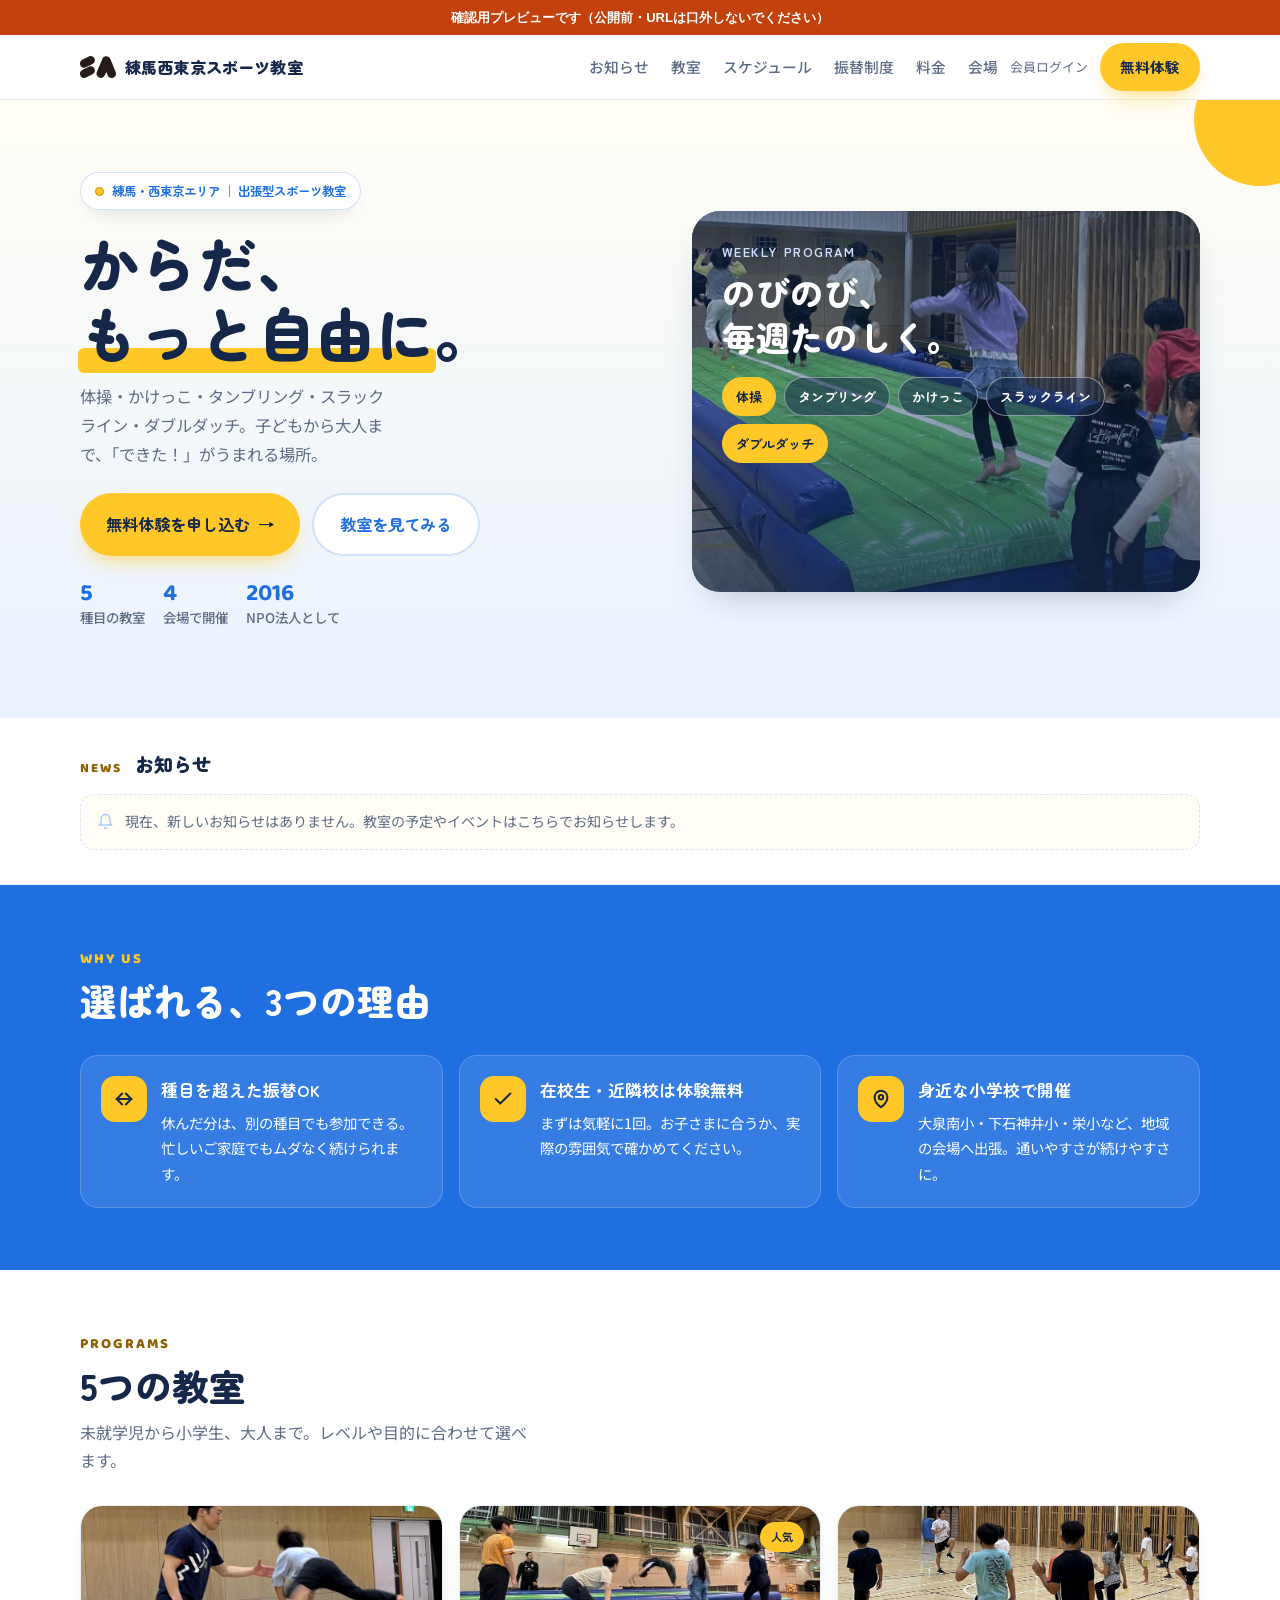
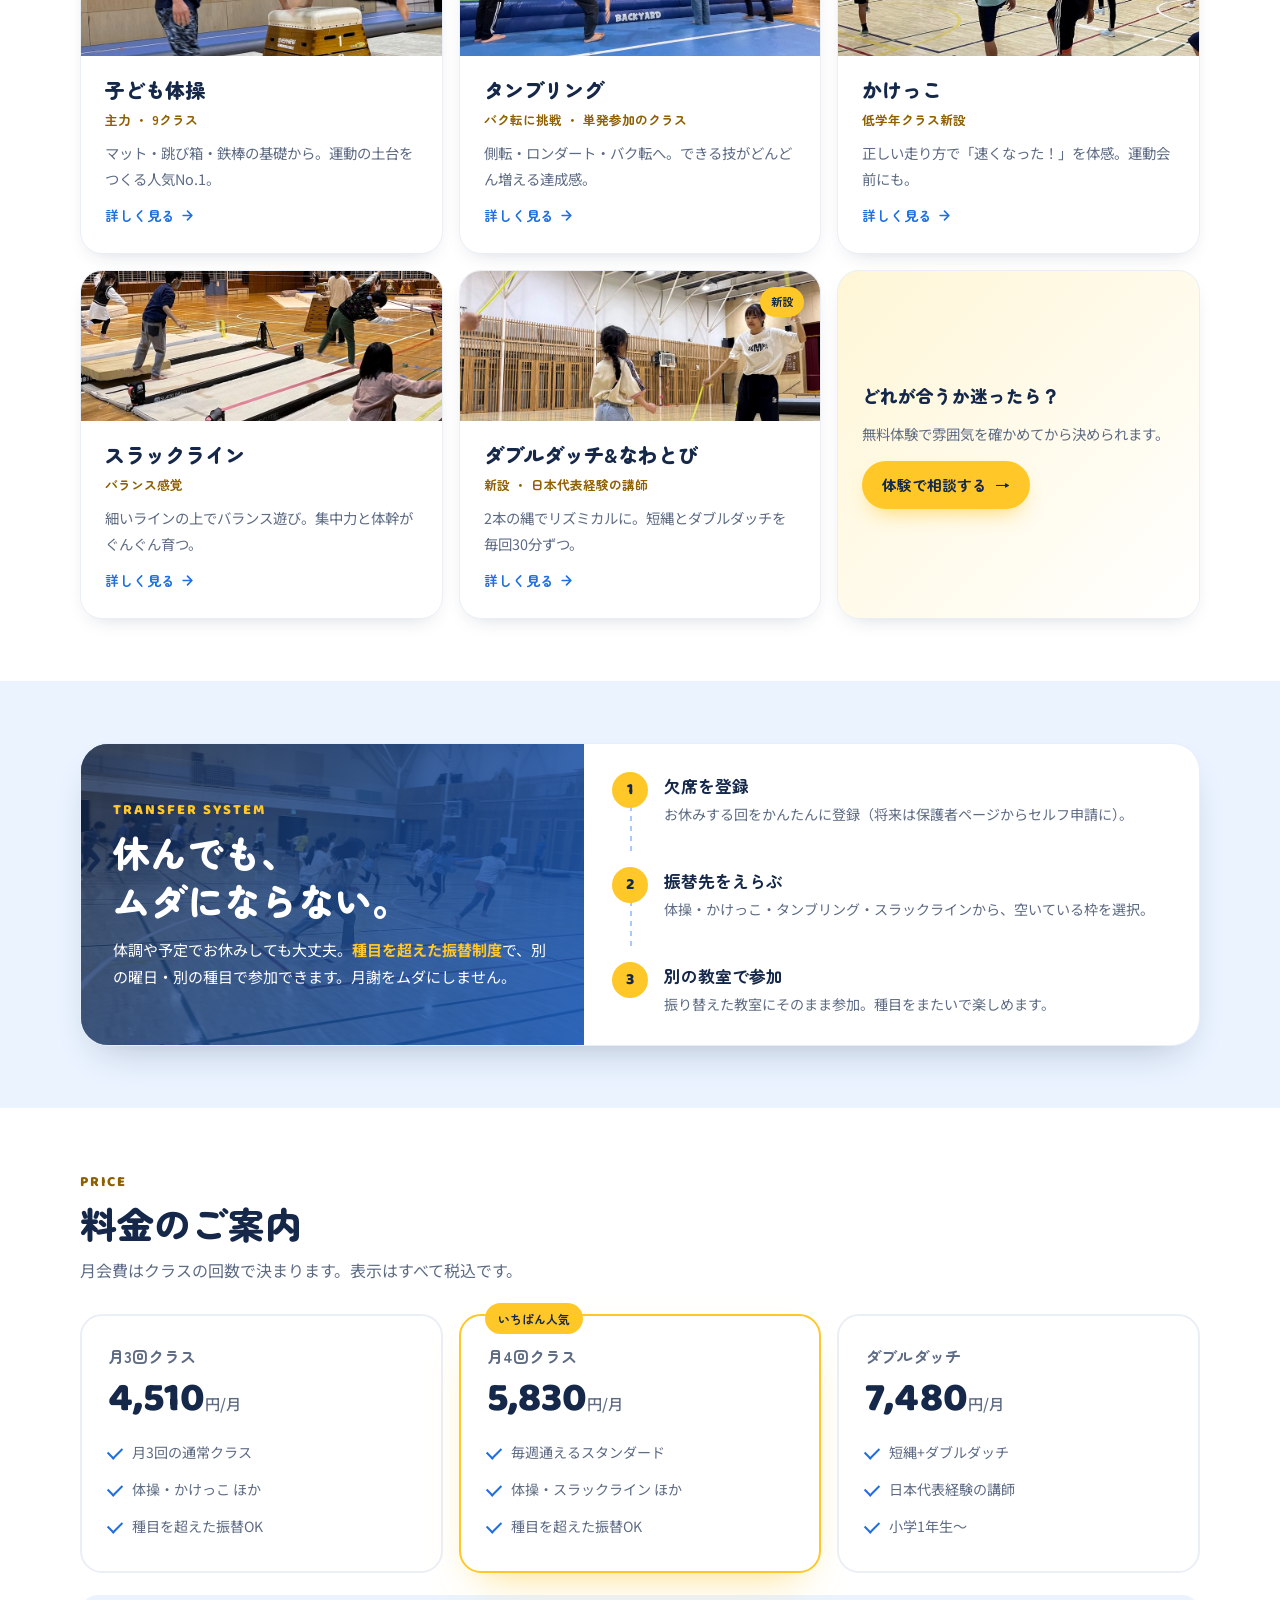
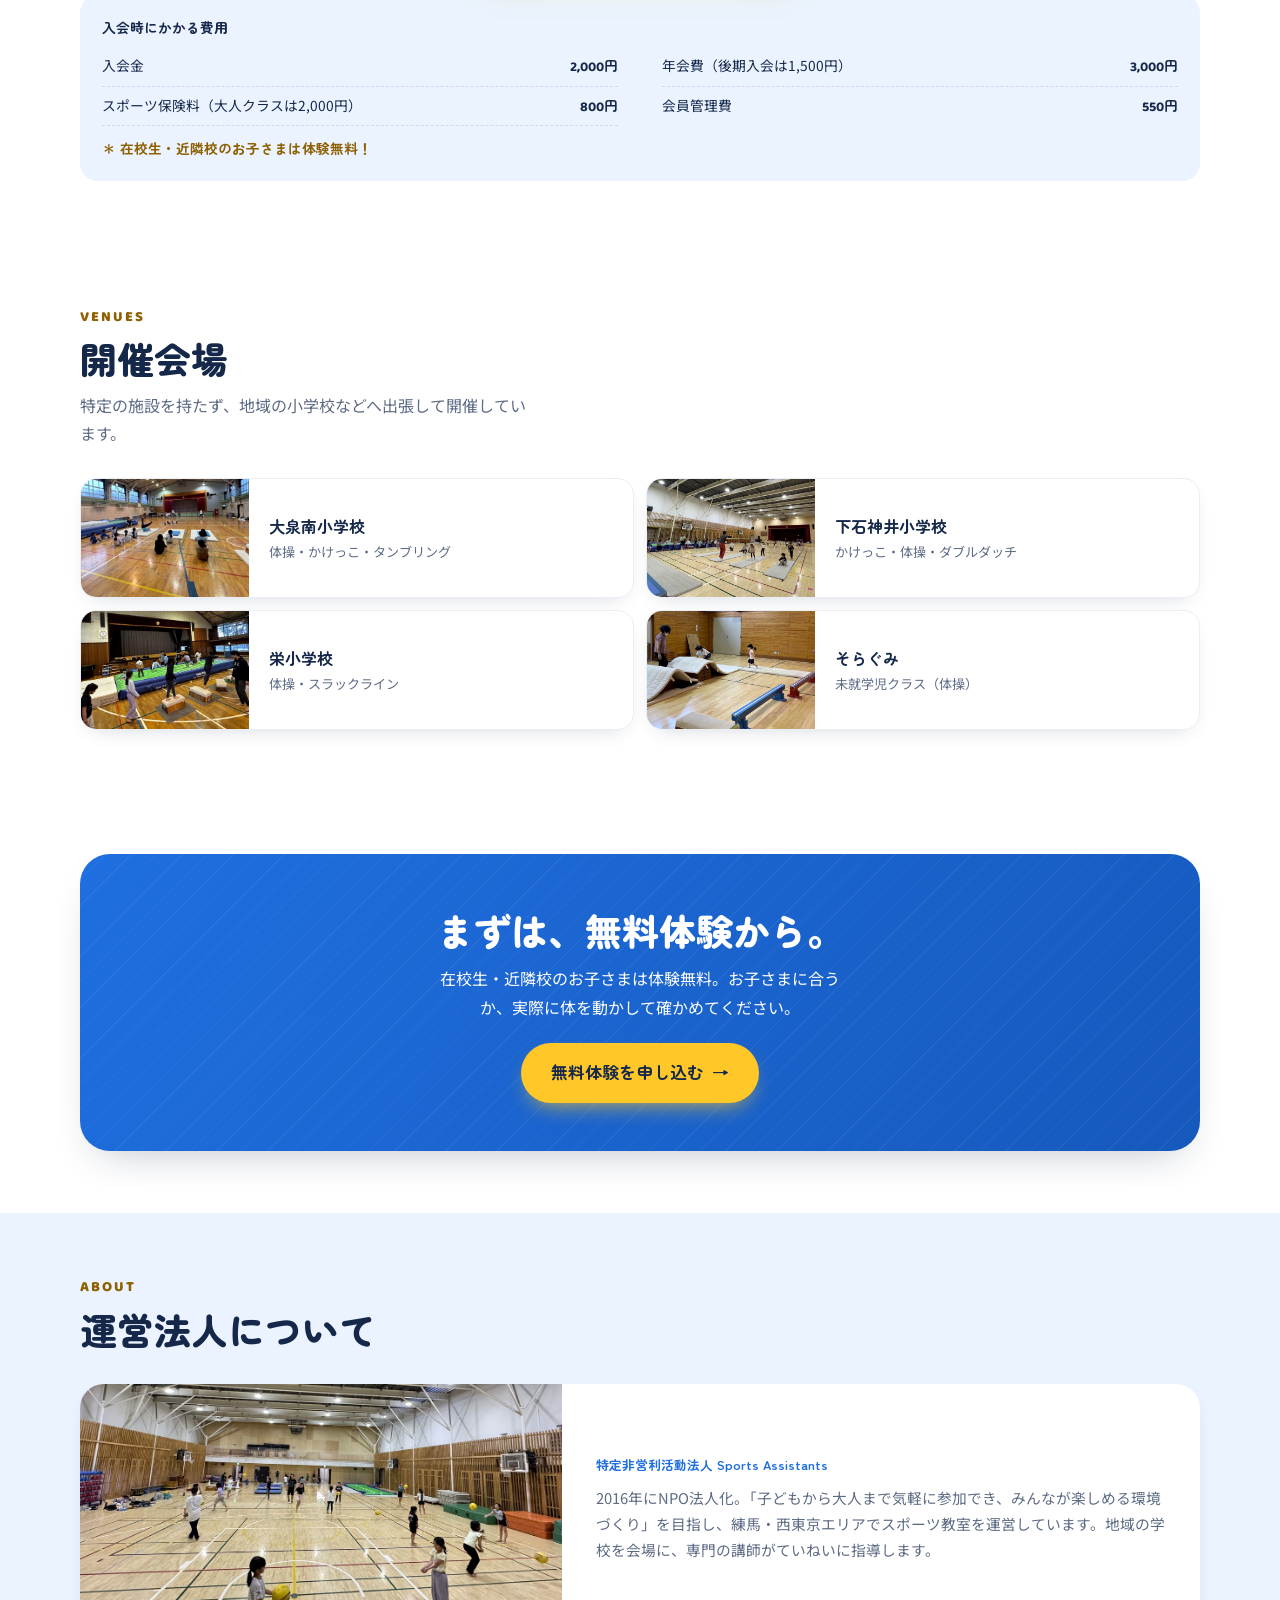
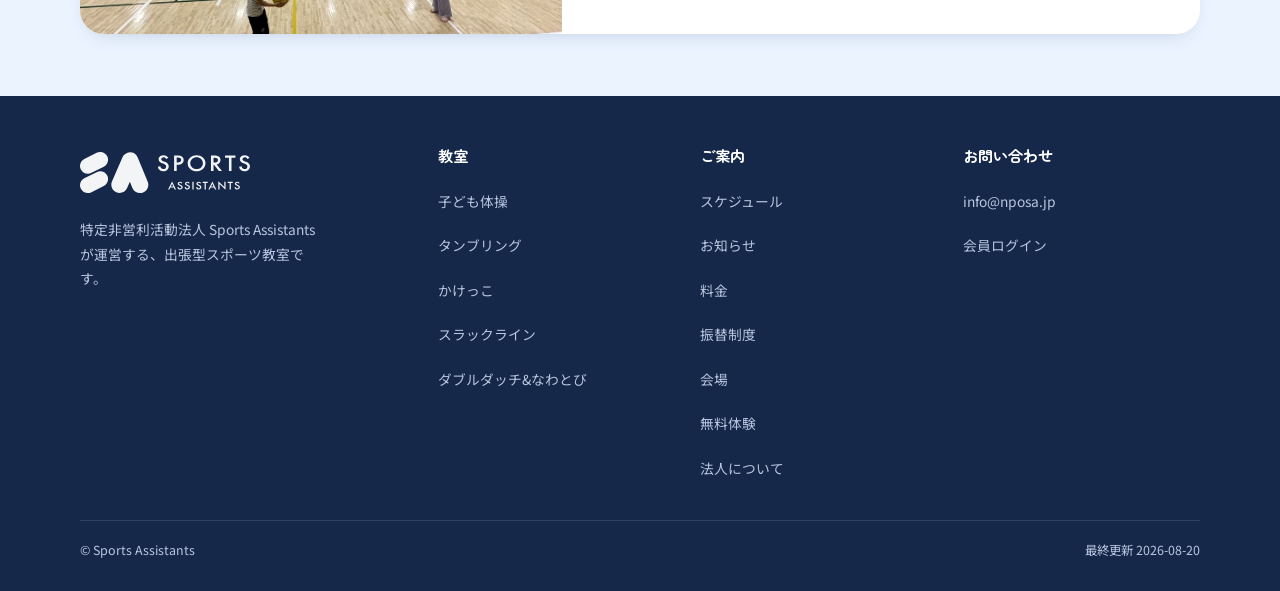
==== commit 7c2c7f62: "update: detail pages + schedule + calendar" ====
--- a/index.html
+++ b/index.html
@@ -141,6 +141,12 @@
   .card h3{font-family:var(--disp);font-weight:900;color:var(--blue-ink);font-size:1.25rem}
   .card .meta{font-size:.8rem;color:var(--amber-ink);font-weight:700;font-family:var(--disp);margin:2px 0 8px}
   .card p{font-size:.9rem;color:var(--mut)}
+  a.card{display:block}   /* 教室カードは詳細ページへのリンク（aは既定でインライン） */
+  .card .more{display:inline-flex;align-items:center;gap:5px;margin-top:12px;font-family:var(--disp);
+    font-weight:700;font-size:.85rem;color:var(--blue)}
+  .card:hover .more{gap:9px}
+  .card .more svg{transition:transform .18s}
+  a.card:hover .more svg{transform:translateX(2px)}
 
   .feature{background:var(--sky)}
   .feature-box{background:#fff;border-radius:28px;box-shadow:var(--shadow);overflow:hidden;border:1px solid #e6eefb}
@@ -262,14 +268,18 @@
   <div class="wrap nav">
     <a class="logo" href="#" aria-label="練馬西東京スポーツ教室 トップ"><img class="mark-img" src="assets/mark.svg" alt=""><span class="site-name">練馬西東京スポーツ教室</span></a>
     <span class="spacer"></span>
-    <nav><a href="#news">お知らせ</a><a href="#programs">教室</a><a href="#transfer">振替制度</a><a href="#price">料金</a><a href="#venues">会場</a><a href="#about">法人について</a></nav>
+    <nav><a href="#news">お知らせ</a><a href="#programs">教室</a><a href="schedule.html">スケジュール</a><a href="#transfer">振替制度</a><a href="#price">料金</a><a href="#venues">会場</a></nav>
     <a class="login hide-sp" href="https://nposa.jp/club_admin/login">会員ログイン</a>
     <a class="btn btn-cta" href="apply.html">無料体験</a>
     <button class="menu-btn" id="menuBtn" type="button" aria-expanded="false" aria-controls="menu" aria-label="メニューを開く"><span></span></button>
   </div>
   <div id="menu">
     <div class="wrap">
-      <a href="#news">お知らせ</a><a href="#programs">教室</a><a href="#transfer">振替制度</a><a href="#price">料金</a><a href="#venues">会場</a><a href="#about">法人について</a>
+      <a href="#news">お知らせ</a>
+      <a href="#programs">教室</a>
+      <div class="sub" data-menu-programs><a href="classes/taiso.html">子ども体操</a><a href="classes/tumbling.html">タンブリング</a><a href="classes/kakekko.html">かけっこ</a><a href="classes/slackline.html">スラックライン</a><a href="classes/doubledutch.html">ダブルダッチ&amp;なわとび</a></div>
+      <a href="schedule.html">スケジュール</a>
+      <a href="#transfer">振替制度</a><a href="#price">料金</a><a href="#venues">会場</a><a href="#about">法人について</a>
       <a href="https://nposa.jp/club_admin/login">会員ログイン（在籍の方）</a>
     </div>
   </div>
@@ -325,11 +335,11 @@
   <div class="wrap">
     <div class="sec-head reveal"><div class="sec-tag">PROGRAMS</div><h2 data-copy-id="TOP-PRG-01">5つの教室</h2><p class="sec-sub" data-copy-id="TOP-PRG-02">未就学児から小学生、大人まで。レベルや目的に合わせて選べます。</p></div>
     <div class="prog-grid">
-      <div class="card reveal photo" data-photo-slot="IMG-PRG-01"><span class="photo-top"><img src="assets/img/class-taiso-01.jpg" style="object-position:center 32%" alt="子ども体操の教室風景" loading="lazy"></span><div class="ic"><svg width="26" height="26" viewBox="0 0 24 24" fill="none" stroke="currentColor" stroke-width="2" stroke-linecap="round" stroke-linejoin="round"><circle cx="12" cy="5" r="2.4"/><path d="M5 21l4-7 3 2 3-2 4 7M12 7v6"/></svg></div><h3 data-copy-id="TOP-PRG-03">子ども体操</h3><div class="meta" data-copy-id="TOP-PRG-04">主力 ・ 9クラス</div><p data-copy-id="TOP-PRG-05">マット・跳び箱・鉄棒の基礎から。運動の土台をつくる人気No.1。</p></div>
-      <div class="card reveal photo" data-photo-slot="IMG-PRG-02"><span class="photo-top"><img src="assets/img/class-tumbling-01.jpg" alt="タンブリングの教室風景" loading="lazy"></span><span class="tag">人気</span><div class="ic"><svg width="26" height="26" viewBox="0 0 24 24" fill="none" stroke="currentColor" stroke-width="2" stroke-linecap="round" stroke-linejoin="round"><path d="M4 16c4-6 12-6 16 0M7 12c2-3 8-3 10 0"/><circle cx="12" cy="6" r="2"/></svg></div><h3 data-copy-id="TOP-PRG-06">タンブリング</h3><div class="meta" data-copy-id="TOP-PRG-07">バク転に挑戦 ・ 単発参加のクラス</div><p data-copy-id="TOP-PRG-08">側転・ロンダート・バク転へ。できる技がどんどん増える達成感。</p></div>
-      <div class="card reveal photo" data-photo-slot="IMG-PRG-03"><span class="photo-top"><img src="assets/img/class-kakekko-01.jpg" style="object-position:center 62%" alt="かけっこの教室風景" loading="lazy"></span><div class="ic"><svg width="26" height="26" viewBox="0 0 24 24" fill="none" stroke="currentColor" stroke-width="2" stroke-linecap="round" stroke-linejoin="round"><path d="M3 18h6l3-12 3 9 2-4h4"/></svg></div><h3 data-copy-id="TOP-PRG-09">かけっこ</h3><div class="meta" data-copy-id="TOP-PRG-10">低学年クラス新設</div><p data-copy-id="TOP-PRG-11">正しい走り方で「速くなった！」を体感。運動会前にも。</p></div>
-      <div class="card reveal photo" data-photo-slot="IMG-PRG-04"><span class="photo-top"><img src="assets/img/class-slackline-01.jpg" alt="スラックラインの教室風景" loading="lazy"></span><div class="ic"><svg width="26" height="26" viewBox="0 0 24 24" fill="none" stroke="currentColor" stroke-width="2" stroke-linecap="round" stroke-linejoin="round"><path d="M3 14c5 0 5-4 9-4s4 4 9 4"/><circle cx="12" cy="6" r="2"/></svg></div><h3 data-copy-id="TOP-PRG-12">スラックライン</h3><div class="meta" data-copy-id="TOP-PRG-13">バランス感覚</div><p data-copy-id="TOP-PRG-14">細いラインの上でバランス遊び。集中力と体幹がぐんぐん育つ。</p></div>
-      <div class="card reveal photo" data-photo-slot="IMG-PRG-05"><span class="photo-top"><img src="assets/img/class-doubledutch-01.jpg" style="object-position:center 40%" alt="ダブルダッチ&amp;なわとびの教室風景" loading="lazy"></span><span class="tag">新設</span><div class="ic"><svg width="26" height="26" viewBox="0 0 24 24" fill="none" stroke="currentColor" stroke-width="2" stroke-linecap="round" stroke-linejoin="round"><path d="M5 4v16M19 4v16M5 8c4 4 10 4 14 0M5 16c4-4 10-4 14 0"/></svg></div><h3 data-copy-id="TOP-PRG-15">ダブルダッチ&amp;なわとび</h3><div class="meta" data-copy-id="TOP-PRG-16">新設 ・ 日本代表経験の講師</div><p data-copy-id="TOP-PRG-17">2本の縄でリズミカルに。短縄とダブルダッチを毎回30分ずつ。</p></div>
+      <a class="card reveal photo" href="classes/taiso.html" data-photo-slot="IMG-PRG-01"><span class="photo-top"><img src="assets/img/class-taiso-01.jpg" style="object-position:center 32%" alt="子ども体操の教室風景" loading="lazy"></span><div class="ic"><svg width="26" height="26" viewBox="0 0 24 24" fill="none" stroke="currentColor" stroke-width="2" stroke-linecap="round" stroke-linejoin="round"><circle cx="12" cy="5" r="2.4"/><path d="M5 21l4-7 3 2 3-2 4 7M12 7v6"/></svg></div><h3 data-copy-id="TOP-PRG-03">子ども体操</h3><div class="meta" data-copy-id="TOP-PRG-04">主力 ・ 9クラス</div><p data-copy-id="TOP-PRG-05">マット・跳び箱・鉄棒の基礎から。運動の土台をつくる人気No.1。</p><span class="more">詳しく見る<svg width="15" height="15" viewBox="0 0 24 24" fill="none" stroke="currentColor" stroke-width="2.6" stroke-linecap="round" stroke-linejoin="round"><path d="M5 12h13M12 5l7 7-7 7"/></svg></span></a>
+      <a class="card reveal photo" href="classes/tumbling.html" data-photo-slot="IMG-PRG-02"><span class="photo-top"><img src="assets/img/class-tumbling-01.jpg" alt="タンブリングの教室風景" loading="lazy"></span><span class="tag">人気</span><div class="ic"><svg width="26" height="26" viewBox="0 0 24 24" fill="none" stroke="currentColor" stroke-width="2" stroke-linecap="round" stroke-linejoin="round"><path d="M4 16c4-6 12-6 16 0M7 12c2-3 8-3 10 0"/><circle cx="12" cy="6" r="2"/></svg></div><h3 data-copy-id="TOP-PRG-06">タンブリング</h3><div class="meta" data-copy-id="TOP-PRG-07">バク転に挑戦 ・ 単発参加のクラス</div><p data-copy-id="TOP-PRG-08">側転・ロンダート・バク転へ。できる技がどんどん増える達成感。</p><span class="more">詳しく見る<svg width="15" height="15" viewBox="0 0 24 24" fill="none" stroke="currentColor" stroke-width="2.6" stroke-linecap="round" stroke-linejoin="round"><path d="M5 12h13M12 5l7 7-7 7"/></svg></span></a>
+      <a class="card reveal photo" href="classes/kakekko.html" data-photo-slot="IMG-PRG-03"><span class="photo-top"><img src="assets/img/class-kakekko-01.jpg" style="object-position:center 62%" alt="かけっこの教室風景" loading="lazy"></span><div class="ic"><svg width="26" height="26" viewBox="0 0 24 24" fill="none" stroke="currentColor" stroke-width="2" stroke-linecap="round" stroke-linejoin="round"><path d="M3 18h6l3-12 3 9 2-4h4"/></svg></div><h3 data-copy-id="TOP-PRG-09">かけっこ</h3><div class="meta" data-copy-id="TOP-PRG-10">低学年クラス新設</div><p data-copy-id="TOP-PRG-11">正しい走り方で「速くなった！」を体感。運動会前にも。</p><span class="more">詳しく見る<svg width="15" height="15" viewBox="0 0 24 24" fill="none" stroke="currentColor" stroke-width="2.6" stroke-linecap="round" stroke-linejoin="round"><path d="M5 12h13M12 5l7 7-7 7"/></svg></span></a>
+      <a class="card reveal photo" href="classes/slackline.html" data-photo-slot="IMG-PRG-04"><span class="photo-top"><img src="assets/img/class-slackline-01.jpg" alt="スラックラインの教室風景" loading="lazy"></span><div class="ic"><svg width="26" height="26" viewBox="0 0 24 24" fill="none" stroke="currentColor" stroke-width="2" stroke-linecap="round" stroke-linejoin="round"><path d="M3 14c5 0 5-4 9-4s4 4 9 4"/><circle cx="12" cy="6" r="2"/></svg></div><h3 data-copy-id="TOP-PRG-12">スラックライン</h3><div class="meta" data-copy-id="TOP-PRG-13">バランス感覚</div><p data-copy-id="TOP-PRG-14">細いラインの上でバランス遊び。集中力と体幹がぐんぐん育つ。</p><span class="more">詳しく見る<svg width="15" height="15" viewBox="0 0 24 24" fill="none" stroke="currentColor" stroke-width="2.6" stroke-linecap="round" stroke-linejoin="round"><path d="M5 12h13M12 5l7 7-7 7"/></svg></span></a>
+      <a class="card reveal photo" href="classes/doubledutch.html" data-photo-slot="IMG-PRG-05"><span class="photo-top"><img src="assets/img/class-doubledutch-01.jpg" style="object-position:center 40%" alt="ダブルダッチ&amp;なわとびの教室風景" loading="lazy"></span><span class="tag">新設</span><div class="ic"><svg width="26" height="26" viewBox="0 0 24 24" fill="none" stroke="currentColor" stroke-width="2" stroke-linecap="round" stroke-linejoin="round"><path d="M5 4v16M19 4v16M5 8c4 4 10 4 14 0M5 16c4-4 10-4 14 0"/></svg></div><h3 data-copy-id="TOP-PRG-15">ダブルダッチ&amp;なわとび</h3><div class="meta" data-copy-id="TOP-PRG-16">新設 ・ 日本代表経験の講師</div><p data-copy-id="TOP-PRG-17">2本の縄でリズミカルに。短縄とダブルダッチを毎回30分ずつ。</p><span class="more">詳しく見る<svg width="15" height="15" viewBox="0 0 24 24" fill="none" stroke="currentColor" stroke-width="2.6" stroke-linecap="round" stroke-linejoin="round"><path d="M5 12h13M12 5l7 7-7 7"/></svg></span></a>
       <div class="card reveal" style="background:linear-gradient(135deg,#fff6d6,#fff);display:flex;flex-direction:column;justify-content:center"><h3 style="font-size:1.1rem" data-copy-id="TOP-PRG-18">どれが合うか迷ったら？</h3><p style="margin:10px 0 14px" data-copy-id="TOP-PRG-19">無料体験で雰囲気を確かめてから決められます。</p><a class="btn btn-cta" href="apply.html" style="align-self:flex-start"><span data-copy-id="TOP-PRG-20">体験で相談する</span> →</a></div>
     </div>
   </div>
@@ -408,11 +418,11 @@
       <a class="foot-logo" href="#"><img src="assets/logo-yoko-white.svg" alt="SPORTS ASSISTANTS"></a>
       <p style="margin-top:14px;max-width:30ch" data-copy-id="TOP-FTR-01">特定非営利活動法人 Sports Assistants が運営する、出張型スポーツ教室です。</p>
     </div>
-    <div><h5>教室</h5><div data-footer-programs><a href="#programs">子ども体操</a><a href="#programs">タンブリング</a><a href="#programs">かけっこ</a><a href="#programs">スラックライン</a><a href="#programs">ダブルダッチ&amp;なわとび</a></div></div>
-    <div><h5>ご案内</h5><a href="#news">お知らせ</a><a href="#price">料金</a><a href="#transfer">振替制度</a><a href="#venues">会場</a><a href="#cta">無料体験</a></div>
+    <div><h5>教室</h5><div data-footer-programs><a href="classes/taiso.html">子ども体操</a><a href="classes/tumbling.html">タンブリング</a><a href="classes/kakekko.html">かけっこ</a><a href="classes/slackline.html">スラックライン</a><a href="classes/doubledutch.html">ダブルダッチ&amp;なわとび</a></div></div>
+    <div><h5>ご案内</h5><a href="schedule.html">スケジュール</a><a href="#news">お知らせ</a><a href="#price">料金</a><a href="#transfer">振替制度</a><a href="#venues">会場</a><a href="#cta">無料体験</a><a href="#about">法人について</a></div>
     <div><h5>お問い合わせ</h5><a href="mailto:info@nposa.jp" data-copy-id="TOP-FTR-02">info@nposa.jp</a><a href="https://nposa.jp/club_admin/login">会員ログイン</a></div>
   </div>
-  <div class="wrap copy"><span data-copy-id="TOP-FTR-03">© Sports Assistants</span><span>最終更新 2026-08-17</span></div>
+  <div class="wrap copy"><span data-copy-id="TOP-FTR-03">© Sports Assistants</span><span>最終更新 2026-08-20</span></div>
 </footer>
 
 <script>
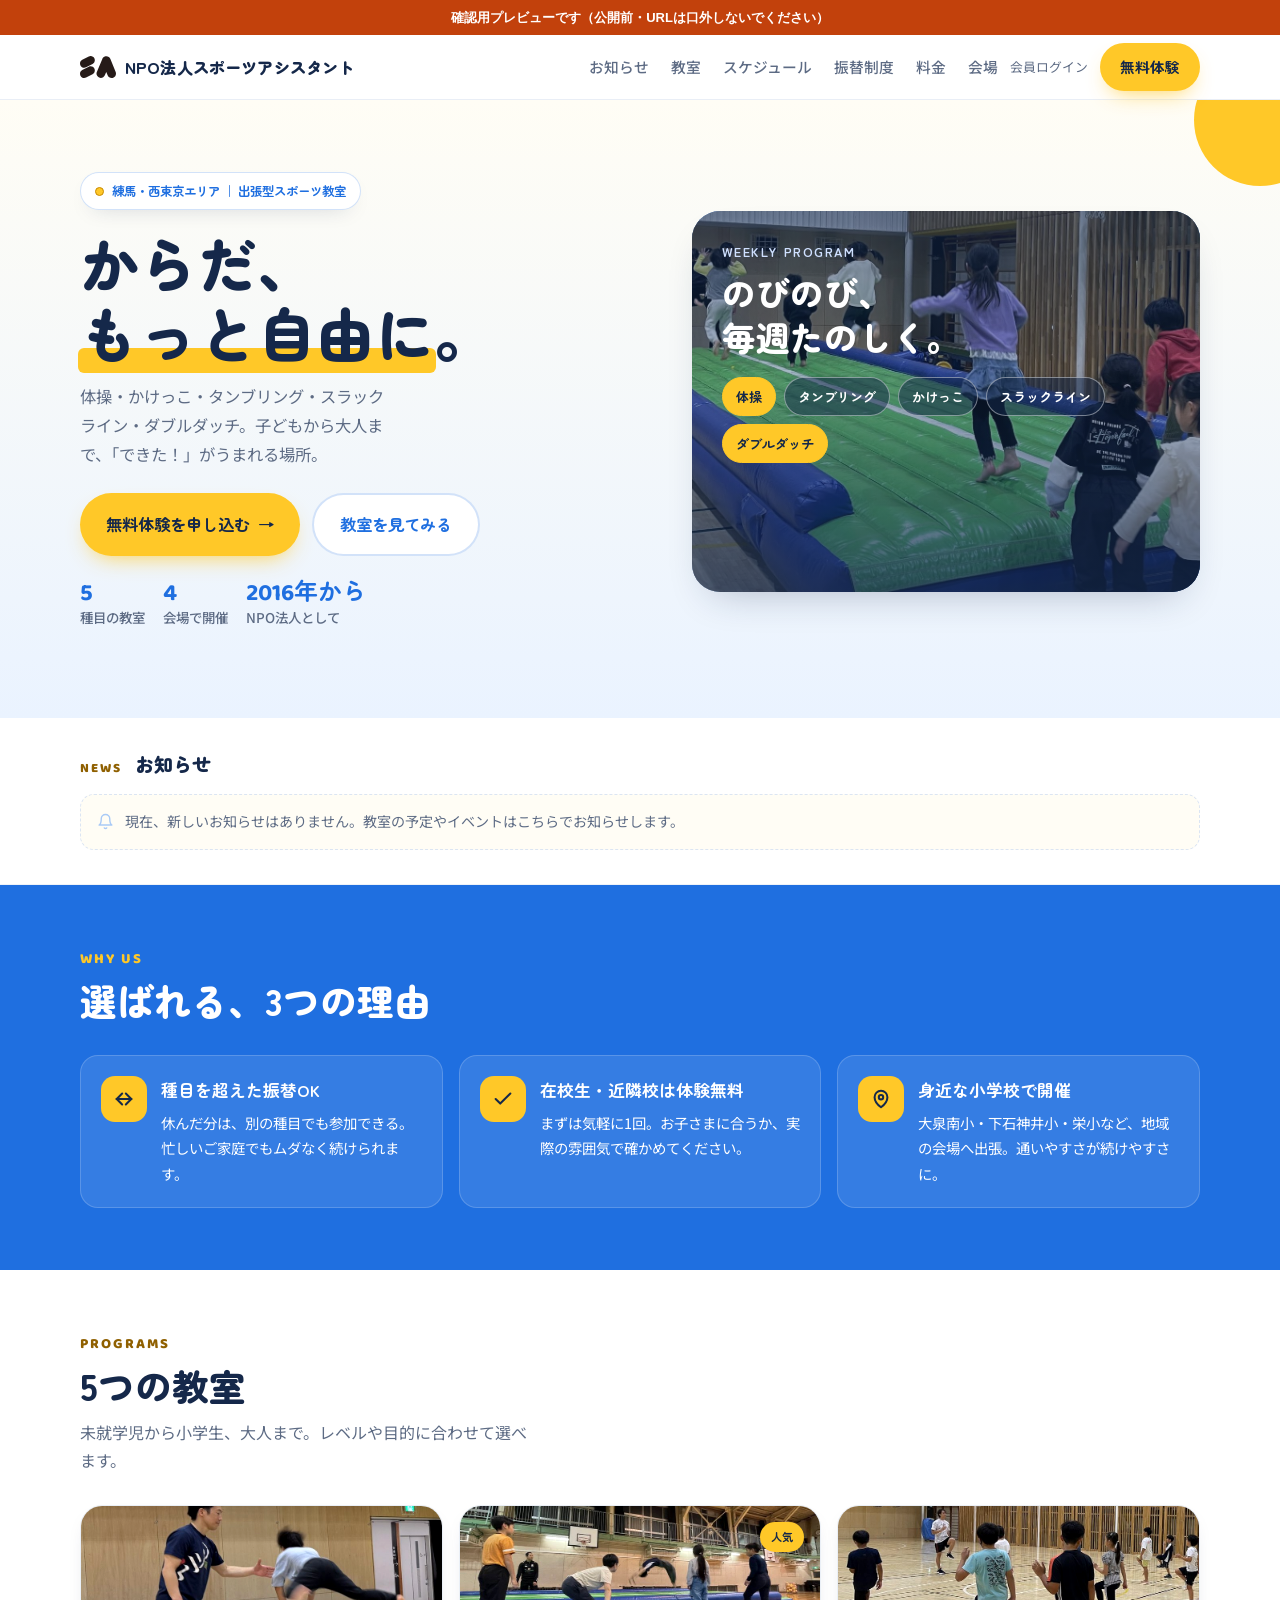
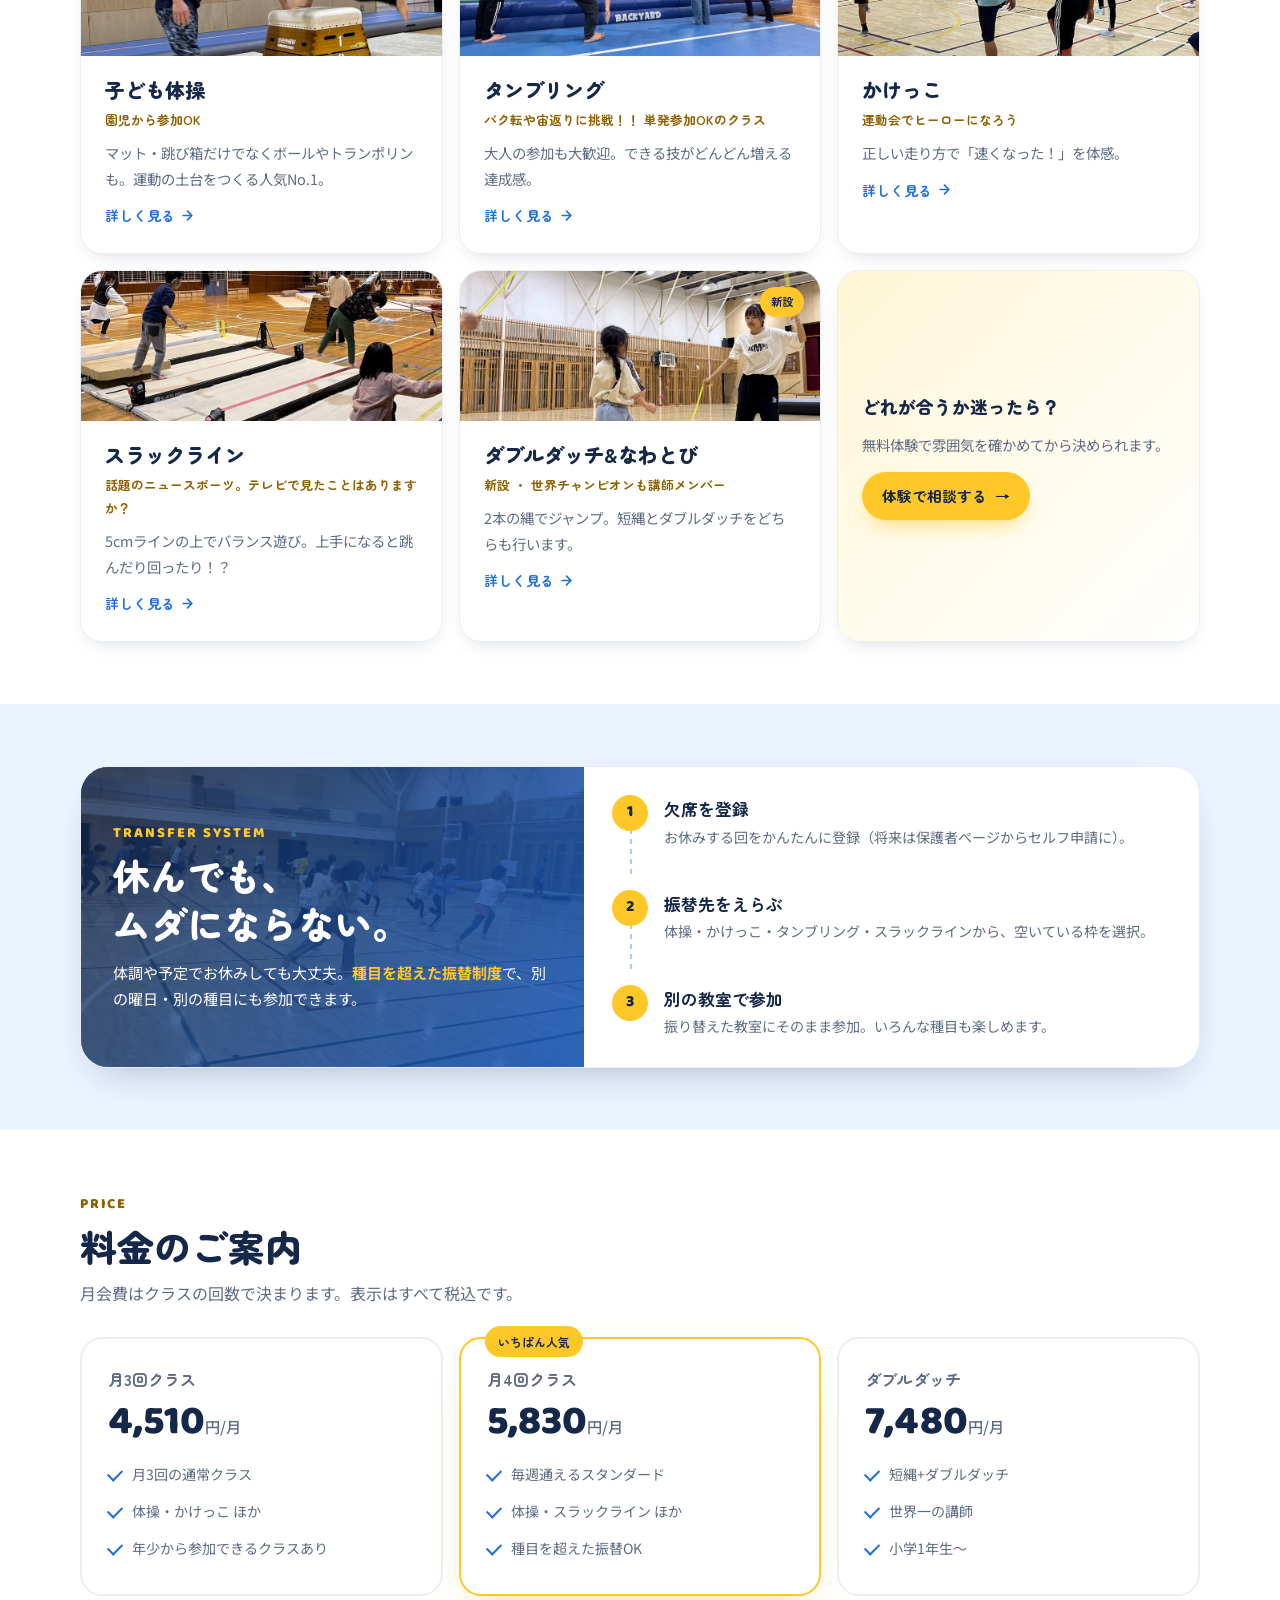
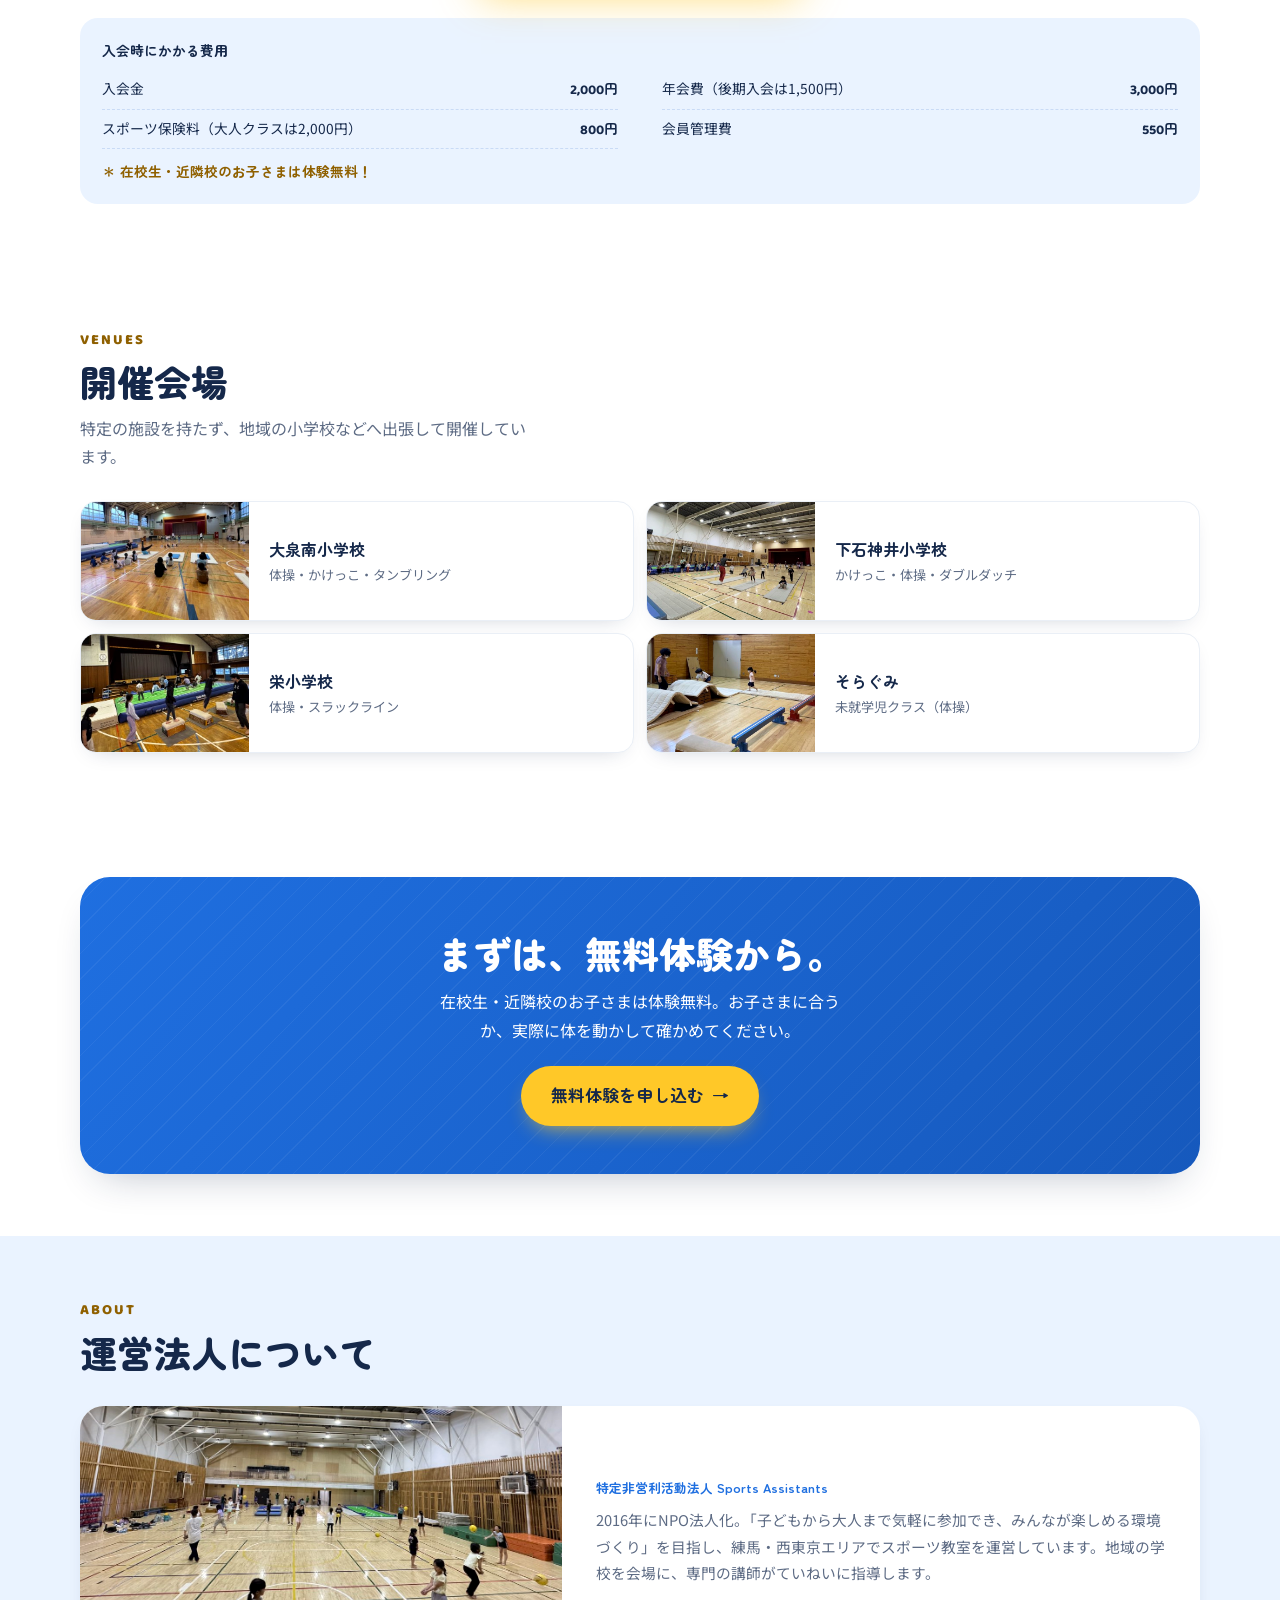
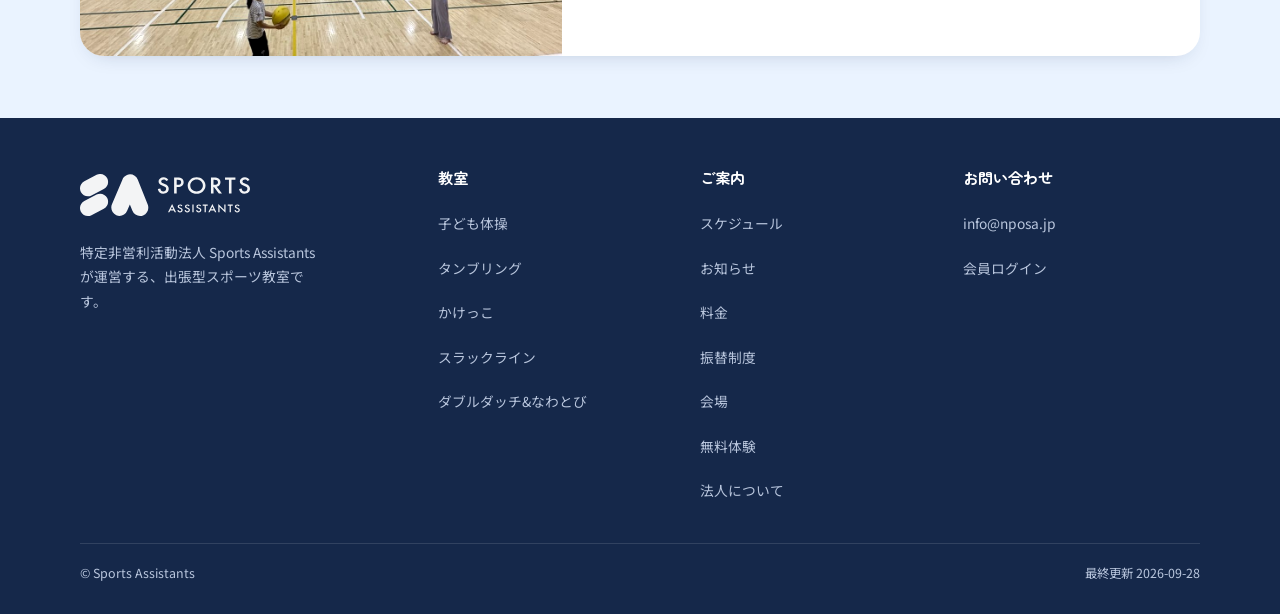
==== commit 946e01a0: "update: サイト名をNPO法人スポーツアシスタントに変更＋文言マスタ8/20更新分を反映" ====
--- a/index.html
+++ b/index.html
@@ -4,9 +4,9 @@
 <meta name="robots" content="noindex, nofollow">
 <meta charset="UTF-8">
 <meta name="viewport" content="width=device-width, initial-scale=1.0">
-<title>練馬西東京スポーツ教室｜体操・かけっこ・タンブリング・スラックライン・ダブルダッチ</title>
+<title>NPO法人スポーツアシスタント｜体操・かけっこ・タンブリング・スラックライン・ダブルダッチ</title>
 <meta name="description" content="練馬・西東京エリアの出張型スポーツ教室。体操・かけっこ・タンブリング・スラックライン・ダブルダッチの5種目。種目を超えた振替OK、在校生・近隣校は体験無料。NPO法人 Sports Assistants が運営。">
-<meta property="og:title" content="練馬西東京スポーツ教室">
+<meta property="og:title" content="NPO法人スポーツアシスタント">
 <meta property="og:description" content="練馬・西東京エリアの出張型スポーツ教室。5種目・種目を超えた振替OK・体験無料。">
 <meta property="og:type" content="website">
 <meta property="og:image" content="https://nposa.jp/assets/img/ogp.jpg">
@@ -266,7 +266,7 @@
 
 <header>
   <div class="wrap nav">
-    <a class="logo" href="#" aria-label="練馬西東京スポーツ教室 トップ"><img class="mark-img" src="assets/mark.svg" alt=""><span class="site-name">練馬西東京スポーツ教室</span></a>
+    <a class="logo" href="#" aria-label="NPO法人スポーツアシスタント トップ"><img class="mark-img" src="assets/mark.svg" alt=""><span class="site-name">NPO法人スポーツアシスタント</span></a>
     <span class="spacer"></span>
     <nav><a href="#news">お知らせ</a><a href="#programs">教室</a><a href="schedule.html">スケジュール</a><a href="#transfer">振替制度</a><a href="#price">料金</a><a href="#venues">会場</a></nav>
     <a class="login hide-sp" href="https://nposa.jp/club_admin/login">会員ログイン</a>
@@ -299,7 +299,7 @@
       <div class="trust">
         <div><b data-copy-id="TOP-HERO-06">5</b><span data-copy-id="TOP-HERO-07">種目の教室</span></div>
         <div><b data-copy-id="TOP-HERO-08">4</b><span data-copy-id="TOP-HERO-09">会場で開催</span></div>
-        <div><b data-copy-id="TOP-HERO-10">2016</b><span data-copy-id="TOP-HERO-11">NPO法人として</span></div>
+        <div><b data-copy-id="TOP-HERO-10">2016年から</b><span data-copy-id="TOP-HERO-11">NPO法人として</span></div>
       </div>
     </div>
     <div class="hero-art">
@@ -335,11 +335,11 @@
   <div class="wrap">
     <div class="sec-head reveal"><div class="sec-tag">PROGRAMS</div><h2 data-copy-id="TOP-PRG-01">5つの教室</h2><p class="sec-sub" data-copy-id="TOP-PRG-02">未就学児から小学生、大人まで。レベルや目的に合わせて選べます。</p></div>
     <div class="prog-grid">
-      <a class="card reveal photo" href="classes/taiso.html" data-photo-slot="IMG-PRG-01"><span class="photo-top"><img src="assets/img/class-taiso-01.jpg" style="object-position:center 32%" alt="子ども体操の教室風景" loading="lazy"></span><div class="ic"><svg width="26" height="26" viewBox="0 0 24 24" fill="none" stroke="currentColor" stroke-width="2" stroke-linecap="round" stroke-linejoin="round"><circle cx="12" cy="5" r="2.4"/><path d="M5 21l4-7 3 2 3-2 4 7M12 7v6"/></svg></div><h3 data-copy-id="TOP-PRG-03">子ども体操</h3><div class="meta" data-copy-id="TOP-PRG-04">主力 ・ 9クラス</div><p data-copy-id="TOP-PRG-05">マット・跳び箱・鉄棒の基礎から。運動の土台をつくる人気No.1。</p><span class="more">詳しく見る<svg width="15" height="15" viewBox="0 0 24 24" fill="none" stroke="currentColor" stroke-width="2.6" stroke-linecap="round" stroke-linejoin="round"><path d="M5 12h13M12 5l7 7-7 7"/></svg></span></a>
-      <a class="card reveal photo" href="classes/tumbling.html" data-photo-slot="IMG-PRG-02"><span class="photo-top"><img src="assets/img/class-tumbling-01.jpg" alt="タンブリングの教室風景" loading="lazy"></span><span class="tag">人気</span><div class="ic"><svg width="26" height="26" viewBox="0 0 24 24" fill="none" stroke="currentColor" stroke-width="2" stroke-linecap="round" stroke-linejoin="round"><path d="M4 16c4-6 12-6 16 0M7 12c2-3 8-3 10 0"/><circle cx="12" cy="6" r="2"/></svg></div><h3 data-copy-id="TOP-PRG-06">タンブリング</h3><div class="meta" data-copy-id="TOP-PRG-07">バク転に挑戦 ・ 単発参加のクラス</div><p data-copy-id="TOP-PRG-08">側転・ロンダート・バク転へ。できる技がどんどん増える達成感。</p><span class="more">詳しく見る<svg width="15" height="15" viewBox="0 0 24 24" fill="none" stroke="currentColor" stroke-width="2.6" stroke-linecap="round" stroke-linejoin="round"><path d="M5 12h13M12 5l7 7-7 7"/></svg></span></a>
-      <a class="card reveal photo" href="classes/kakekko.html" data-photo-slot="IMG-PRG-03"><span class="photo-top"><img src="assets/img/class-kakekko-01.jpg" style="object-position:center 62%" alt="かけっこの教室風景" loading="lazy"></span><div class="ic"><svg width="26" height="26" viewBox="0 0 24 24" fill="none" stroke="currentColor" stroke-width="2" stroke-linecap="round" stroke-linejoin="round"><path d="M3 18h6l3-12 3 9 2-4h4"/></svg></div><h3 data-copy-id="TOP-PRG-09">かけっこ</h3><div class="meta" data-copy-id="TOP-PRG-10">低学年クラス新設</div><p data-copy-id="TOP-PRG-11">正しい走り方で「速くなった！」を体感。運動会前にも。</p><span class="more">詳しく見る<svg width="15" height="15" viewBox="0 0 24 24" fill="none" stroke="currentColor" stroke-width="2.6" stroke-linecap="round" stroke-linejoin="round"><path d="M5 12h13M12 5l7 7-7 7"/></svg></span></a>
-      <a class="card reveal photo" href="classes/slackline.html" data-photo-slot="IMG-PRG-04"><span class="photo-top"><img src="assets/img/class-slackline-01.jpg" alt="スラックラインの教室風景" loading="lazy"></span><div class="ic"><svg width="26" height="26" viewBox="0 0 24 24" fill="none" stroke="currentColor" stroke-width="2" stroke-linecap="round" stroke-linejoin="round"><path d="M3 14c5 0 5-4 9-4s4 4 9 4"/><circle cx="12" cy="6" r="2"/></svg></div><h3 data-copy-id="TOP-PRG-12">スラックライン</h3><div class="meta" data-copy-id="TOP-PRG-13">バランス感覚</div><p data-copy-id="TOP-PRG-14">細いラインの上でバランス遊び。集中力と体幹がぐんぐん育つ。</p><span class="more">詳しく見る<svg width="15" height="15" viewBox="0 0 24 24" fill="none" stroke="currentColor" stroke-width="2.6" stroke-linecap="round" stroke-linejoin="round"><path d="M5 12h13M12 5l7 7-7 7"/></svg></span></a>
-      <a class="card reveal photo" href="classes/doubledutch.html" data-photo-slot="IMG-PRG-05"><span class="photo-top"><img src="assets/img/class-doubledutch-01.jpg" style="object-position:center 40%" alt="ダブルダッチ&amp;なわとびの教室風景" loading="lazy"></span><span class="tag">新設</span><div class="ic"><svg width="26" height="26" viewBox="0 0 24 24" fill="none" stroke="currentColor" stroke-width="2" stroke-linecap="round" stroke-linejoin="round"><path d="M5 4v16M19 4v16M5 8c4 4 10 4 14 0M5 16c4-4 10-4 14 0"/></svg></div><h3 data-copy-id="TOP-PRG-15">ダブルダッチ&amp;なわとび</h3><div class="meta" data-copy-id="TOP-PRG-16">新設 ・ 日本代表経験の講師</div><p data-copy-id="TOP-PRG-17">2本の縄でリズミカルに。短縄とダブルダッチを毎回30分ずつ。</p><span class="more">詳しく見る<svg width="15" height="15" viewBox="0 0 24 24" fill="none" stroke="currentColor" stroke-width="2.6" stroke-linecap="round" stroke-linejoin="round"><path d="M5 12h13M12 5l7 7-7 7"/></svg></span></a>
+      <a class="card reveal photo" href="classes/taiso.html" data-photo-slot="IMG-PRG-01"><span class="photo-top"><img src="assets/img/class-taiso-01.jpg" style="object-position:center 32%" alt="子ども体操の教室風景" loading="lazy"></span><div class="ic"><svg width="26" height="26" viewBox="0 0 24 24" fill="none" stroke="currentColor" stroke-width="2" stroke-linecap="round" stroke-linejoin="round"><circle cx="12" cy="5" r="2.4"/><path d="M5 21l4-7 3 2 3-2 4 7M12 7v6"/></svg></div><h3 data-copy-id="TOP-PRG-03">子ども体操</h3><div class="meta" data-copy-id="TOP-PRG-04">園児から参加OK</div><p data-copy-id="TOP-PRG-05">マット・跳び箱だけでなくボールやトランポリンも。運動の土台をつくる人気No.1。</p><span class="more">詳しく見る<svg width="15" height="15" viewBox="0 0 24 24" fill="none" stroke="currentColor" stroke-width="2.6" stroke-linecap="round" stroke-linejoin="round"><path d="M5 12h13M12 5l7 7-7 7"/></svg></span></a>
+      <a class="card reveal photo" href="classes/tumbling.html" data-photo-slot="IMG-PRG-02"><span class="photo-top"><img src="assets/img/class-tumbling-01.jpg" alt="タンブリングの教室風景" loading="lazy"></span><span class="tag">人気</span><div class="ic"><svg width="26" height="26" viewBox="0 0 24 24" fill="none" stroke="currentColor" stroke-width="2" stroke-linecap="round" stroke-linejoin="round"><path d="M4 16c4-6 12-6 16 0M7 12c2-3 8-3 10 0"/><circle cx="12" cy="6" r="2"/></svg></div><h3 data-copy-id="TOP-PRG-06">タンブリング</h3><div class="meta" data-copy-id="TOP-PRG-07">バク転や宙返りに挑戦！！ 単発参加OKのクラス</div><p data-copy-id="TOP-PRG-08">大人の参加も大歓迎。できる技がどんどん増える達成感。</p><span class="more">詳しく見る<svg width="15" height="15" viewBox="0 0 24 24" fill="none" stroke="currentColor" stroke-width="2.6" stroke-linecap="round" stroke-linejoin="round"><path d="M5 12h13M12 5l7 7-7 7"/></svg></span></a>
+      <a class="card reveal photo" href="classes/kakekko.html" data-photo-slot="IMG-PRG-03"><span class="photo-top"><img src="assets/img/class-kakekko-01.jpg" style="object-position:center 62%" alt="かけっこの教室風景" loading="lazy"></span><div class="ic"><svg width="26" height="26" viewBox="0 0 24 24" fill="none" stroke="currentColor" stroke-width="2" stroke-linecap="round" stroke-linejoin="round"><path d="M3 18h6l3-12 3 9 2-4h4"/></svg></div><h3 data-copy-id="TOP-PRG-09">かけっこ</h3><div class="meta" data-copy-id="TOP-PRG-10">運動会でヒーローになろう</div><p data-copy-id="TOP-PRG-11">正しい走り方で「速くなった！」を体感。</p><span class="more">詳しく見る<svg width="15" height="15" viewBox="0 0 24 24" fill="none" stroke="currentColor" stroke-width="2.6" stroke-linecap="round" stroke-linejoin="round"><path d="M5 12h13M12 5l7 7-7 7"/></svg></span></a>
+      <a class="card reveal photo" href="classes/slackline.html" data-photo-slot="IMG-PRG-04"><span class="photo-top"><img src="assets/img/class-slackline-01.jpg" alt="スラックラインの教室風景" loading="lazy"></span><div class="ic"><svg width="26" height="26" viewBox="0 0 24 24" fill="none" stroke="currentColor" stroke-width="2" stroke-linecap="round" stroke-linejoin="round"><path d="M3 14c5 0 5-4 9-4s4 4 9 4"/><circle cx="12" cy="6" r="2"/></svg></div><h3 data-copy-id="TOP-PRG-12">スラックライン</h3><div class="meta" data-copy-id="TOP-PRG-13">話題のニュースポーツ。テレビで見たことはありますか？</div><p data-copy-id="TOP-PRG-14">5cmラインの上でバランス遊び。上手になると跳んだり回ったり！？</p><span class="more">詳しく見る<svg width="15" height="15" viewBox="0 0 24 24" fill="none" stroke="currentColor" stroke-width="2.6" stroke-linecap="round" stroke-linejoin="round"><path d="M5 12h13M12 5l7 7-7 7"/></svg></span></a>
+      <a class="card reveal photo" href="classes/doubledutch.html" data-photo-slot="IMG-PRG-05"><span class="photo-top"><img src="assets/img/class-doubledutch-01.jpg" style="object-position:center 40%" alt="ダブルダッチ&amp;なわとびの教室風景" loading="lazy"></span><span class="tag">新設</span><div class="ic"><svg width="26" height="26" viewBox="0 0 24 24" fill="none" stroke="currentColor" stroke-width="2" stroke-linecap="round" stroke-linejoin="round"><path d="M5 4v16M19 4v16M5 8c4 4 10 4 14 0M5 16c4-4 10-4 14 0"/></svg></div><h3 data-copy-id="TOP-PRG-15">ダブルダッチ&amp;なわとび</h3><div class="meta" data-copy-id="TOP-PRG-16">新設 ・ 世界チャンピオンも講師メンバー</div><p data-copy-id="TOP-PRG-17">2本の縄でジャンプ。短縄とダブルダッチをどちらも行います。</p><span class="more">詳しく見る<svg width="15" height="15" viewBox="0 0 24 24" fill="none" stroke="currentColor" stroke-width="2.6" stroke-linecap="round" stroke-linejoin="round"><path d="M5 12h13M12 5l7 7-7 7"/></svg></span></a>
       <div class="card reveal" style="background:linear-gradient(135deg,#fff6d6,#fff);display:flex;flex-direction:column;justify-content:center"><h3 style="font-size:1.1rem" data-copy-id="TOP-PRG-18">どれが合うか迷ったら？</h3><p style="margin:10px 0 14px" data-copy-id="TOP-PRG-19">無料体験で雰囲気を確かめてから決められます。</p><a class="btn btn-cta" href="apply.html" style="align-self:flex-start"><span data-copy-id="TOP-PRG-20">体験で相談する</span> →</a></div>
     </div>
   </div>
@@ -351,12 +351,12 @@
       <div class="feature-top photo" data-photo-slot="IMG-TOP-02"><img class="ftph" src="assets/img/top-transfer-01.jpg" alt="" loading="lazy">
         <div class="sec-tag">TRANSFER SYSTEM</div>
         <h2 data-copy-id="TOP-TRF-01">休んでも、<br>ムダにならない。</h2>
-        <p style="color:#fff;margin-top:12px;font-size:.94rem" data-copy-id="TOP-TRF-02">体調や予定でお休みしても大丈夫。<b style="color:var(--yellow)">種目を超えた振替制度</b>で、別の曜日・別の種目で参加できます。月謝をムダにしません。</p>
+        <p style="color:#fff;margin-top:12px;font-size:.94rem" data-copy-id="TOP-TRF-02">体調や予定でお休みしても大丈夫。<b style="color:var(--yellow)">種目を超えた振替制度</b>で、別の曜日・別の種目にも参加できます。</p>
       </div>
       <div class="flow">
         <div class="step"><div class="n">1</div><div><h4 data-copy-id="TOP-TRF-03">欠席を登録</h4><p data-copy-id="TOP-TRF-04">お休みする回をかんたんに登録（将来は保護者ページからセルフ申請に）。</p></div></div>
         <div class="step"><div class="n">2</div><div><h4 data-copy-id="TOP-TRF-05">振替先をえらぶ</h4><p data-copy-id="TOP-TRF-06">体操・かけっこ・タンブリング・スラックラインから、空いている枠を選択。</p></div></div>
-        <div class="step"><div class="n">3</div><div><h4 data-copy-id="TOP-TRF-07">別の教室で参加</h4><p data-copy-id="TOP-TRF-08">振り替えた教室にそのまま参加。種目をまたいで楽しめます。</p></div></div>
+        <div class="step"><div class="n">3</div><div><h4 data-copy-id="TOP-TRF-07">別の教室で参加</h4><p data-copy-id="TOP-TRF-08">振り替えた教室にそのまま参加。いろんな種目も楽しめます。</p></div></div>
       </div>
     </div>
   </div>
@@ -366,9 +366,9 @@
   <div class="wrap">
     <div class="sec-head reveal"><div class="sec-tag">PRICE</div><h2 data-copy-id="TOP-PRC-01">料金のご案内</h2><p class="sec-sub" data-copy-id="TOP-PRC-02">月会費はクラスの回数で決まります。表示はすべて税込です。</p></div>
     <div class="price-grid">
-      <div class="plan reveal"><h3 data-copy-id="TOP-PRC-03">月3回クラス</h3><div class="yen"><span data-price-id="PRC-01">4,510</span><small>円/月</small></div><ul data-copy-list="TOP-PRC-04|TOP-PRC-05"><li>月3回の通常クラス</li><li>体操・かけっこ ほか</li><li>種目を超えた振替OK</li></ul></div>
+      <div class="plan reveal"><h3 data-copy-id="TOP-PRC-03">月3回クラス</h3><div class="yen"><span data-price-id="PRC-01">4,510</span><small>円/月</small></div><ul data-copy-list="TOP-PRC-04|TOP-PRC-05"><li>月3回の通常クラス</li><li>体操・かけっこ ほか</li><li>年少から参加できるクラスあり</li></ul></div>
       <div class="plan feat reveal"><span class="ribbon" data-copy-id="TOP-PRC-07">いちばん人気</span><h3 data-copy-id="TOP-PRC-06">月4回クラス</h3><div class="yen"><span data-price-id="PRC-02">5,830</span><small>円/月</small></div><ul data-copy-list="TOP-PRC-08|TOP-PRC-09"><li>毎週通えるスタンダード</li><li>体操・スラックライン ほか</li><li>種目を超えた振替OK</li></ul></div>
-      <div class="plan reveal"><h3 data-copy-id="TOP-PRC-10">ダブルダッチ</h3><div class="yen"><span data-price-id="PRC-03">7,480</span><small>円/月</small></div><ul data-copy-list="TOP-PRC-11|TOP-PRC-12"><li>短縄+ダブルダッチ</li><li>日本代表経験の講師</li><li>小学1年生〜</li></ul></div>
+      <div class="plan reveal"><h3 data-copy-id="TOP-PRC-10">ダブルダッチ</h3><div class="yen"><span data-price-id="PRC-03">7,480</span><small>円/月</small></div><ul data-copy-list="TOP-PRC-11|TOP-PRC-12"><li>短縄+ダブルダッチ</li><li>世界一の講師</li><li>小学1年生〜</li></ul></div>
     </div>
     <div class="fees reveal">
       <b style="display:block;margin-bottom:8px;font-family:var(--disp)" data-copy-id="TOP-PRC-13">入会時にかかる費用</b>
@@ -422,7 +422,7 @@
     <div><h5>ご案内</h5><a href="schedule.html">スケジュール</a><a href="#news">お知らせ</a><a href="#price">料金</a><a href="#transfer">振替制度</a><a href="#venues">会場</a><a href="#cta">無料体験</a><a href="#about">法人について</a></div>
     <div><h5>お問い合わせ</h5><a href="mailto:info@nposa.jp" data-copy-id="TOP-FTR-02">info@nposa.jp</a><a href="https://nposa.jp/club_admin/login">会員ログイン</a></div>
   </div>
-  <div class="wrap copy"><span data-copy-id="TOP-FTR-03">© Sports Assistants</span><span>最終更新 2026-08-20</span></div>
+  <div class="wrap copy"><span data-copy-id="TOP-FTR-03">© Sports Assistants</span><span>最終更新 2026-09-28</span></div>
 </footer>
 
 <script>
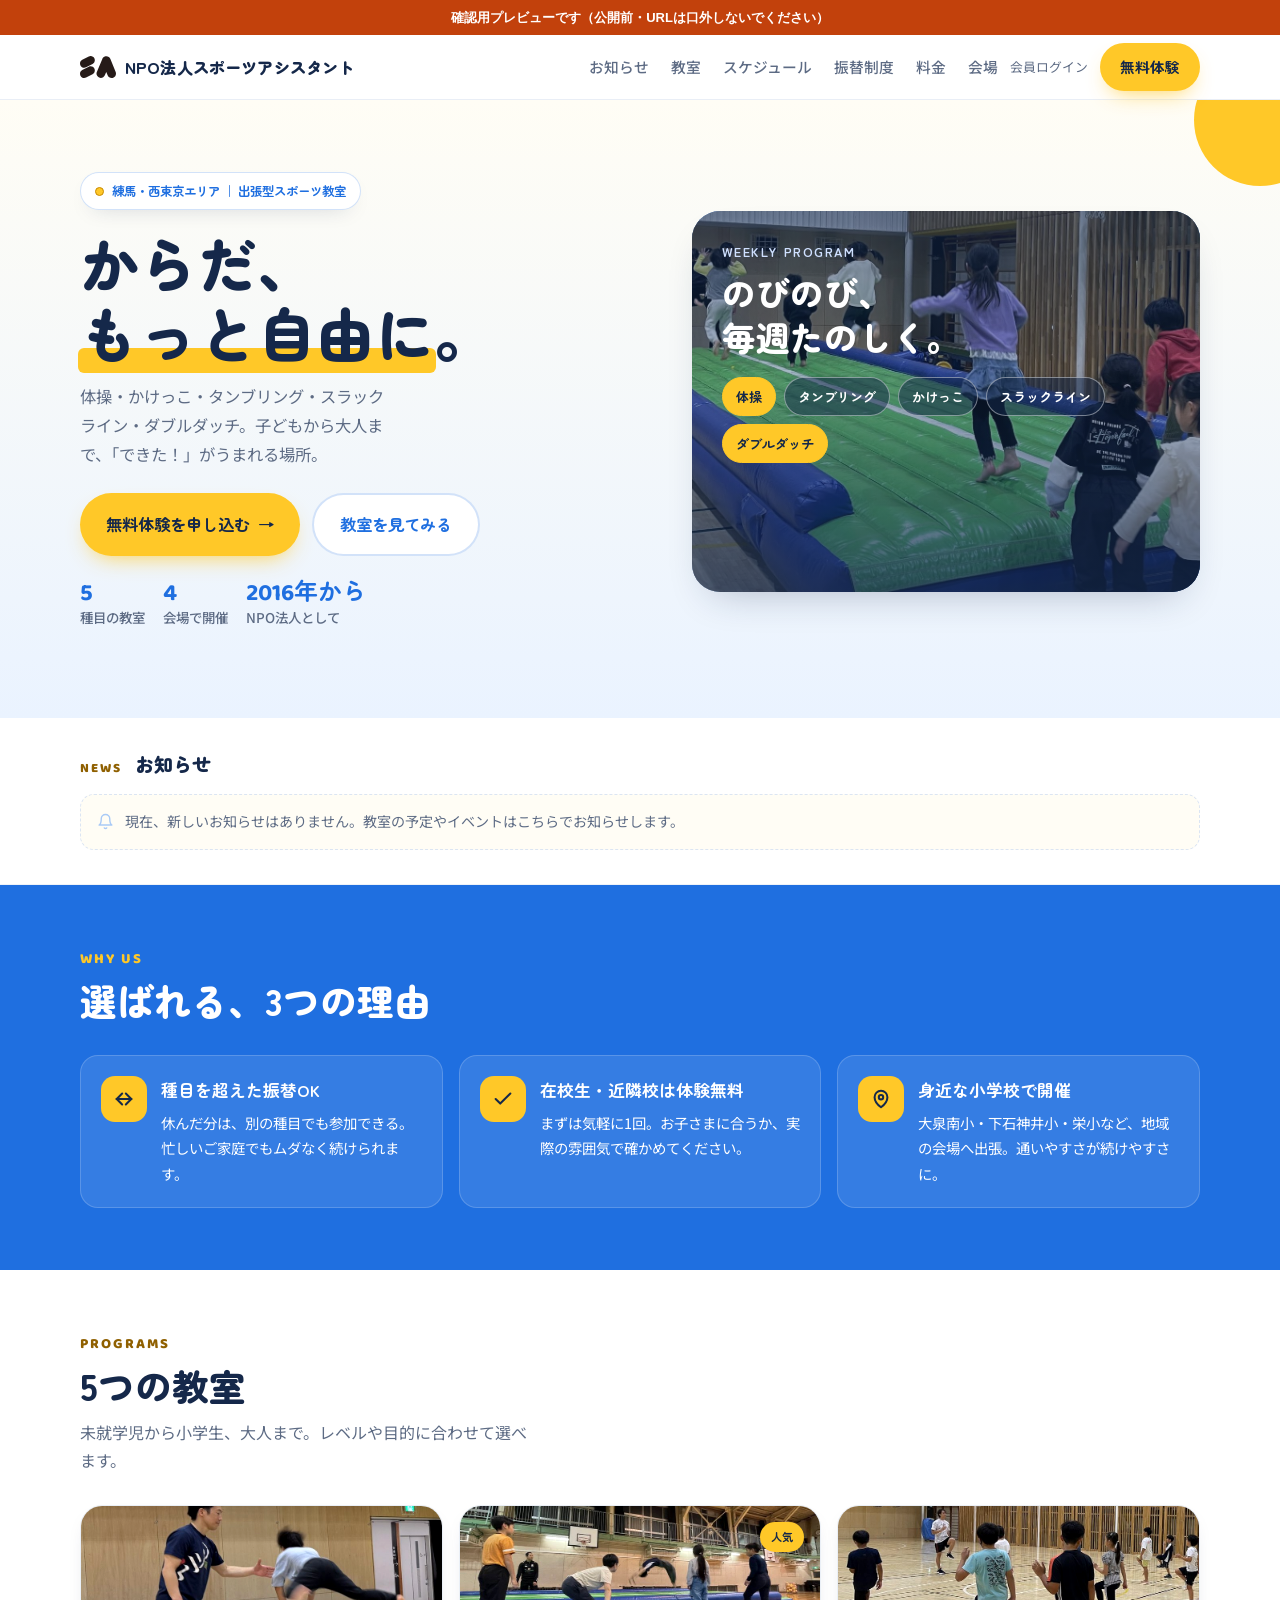
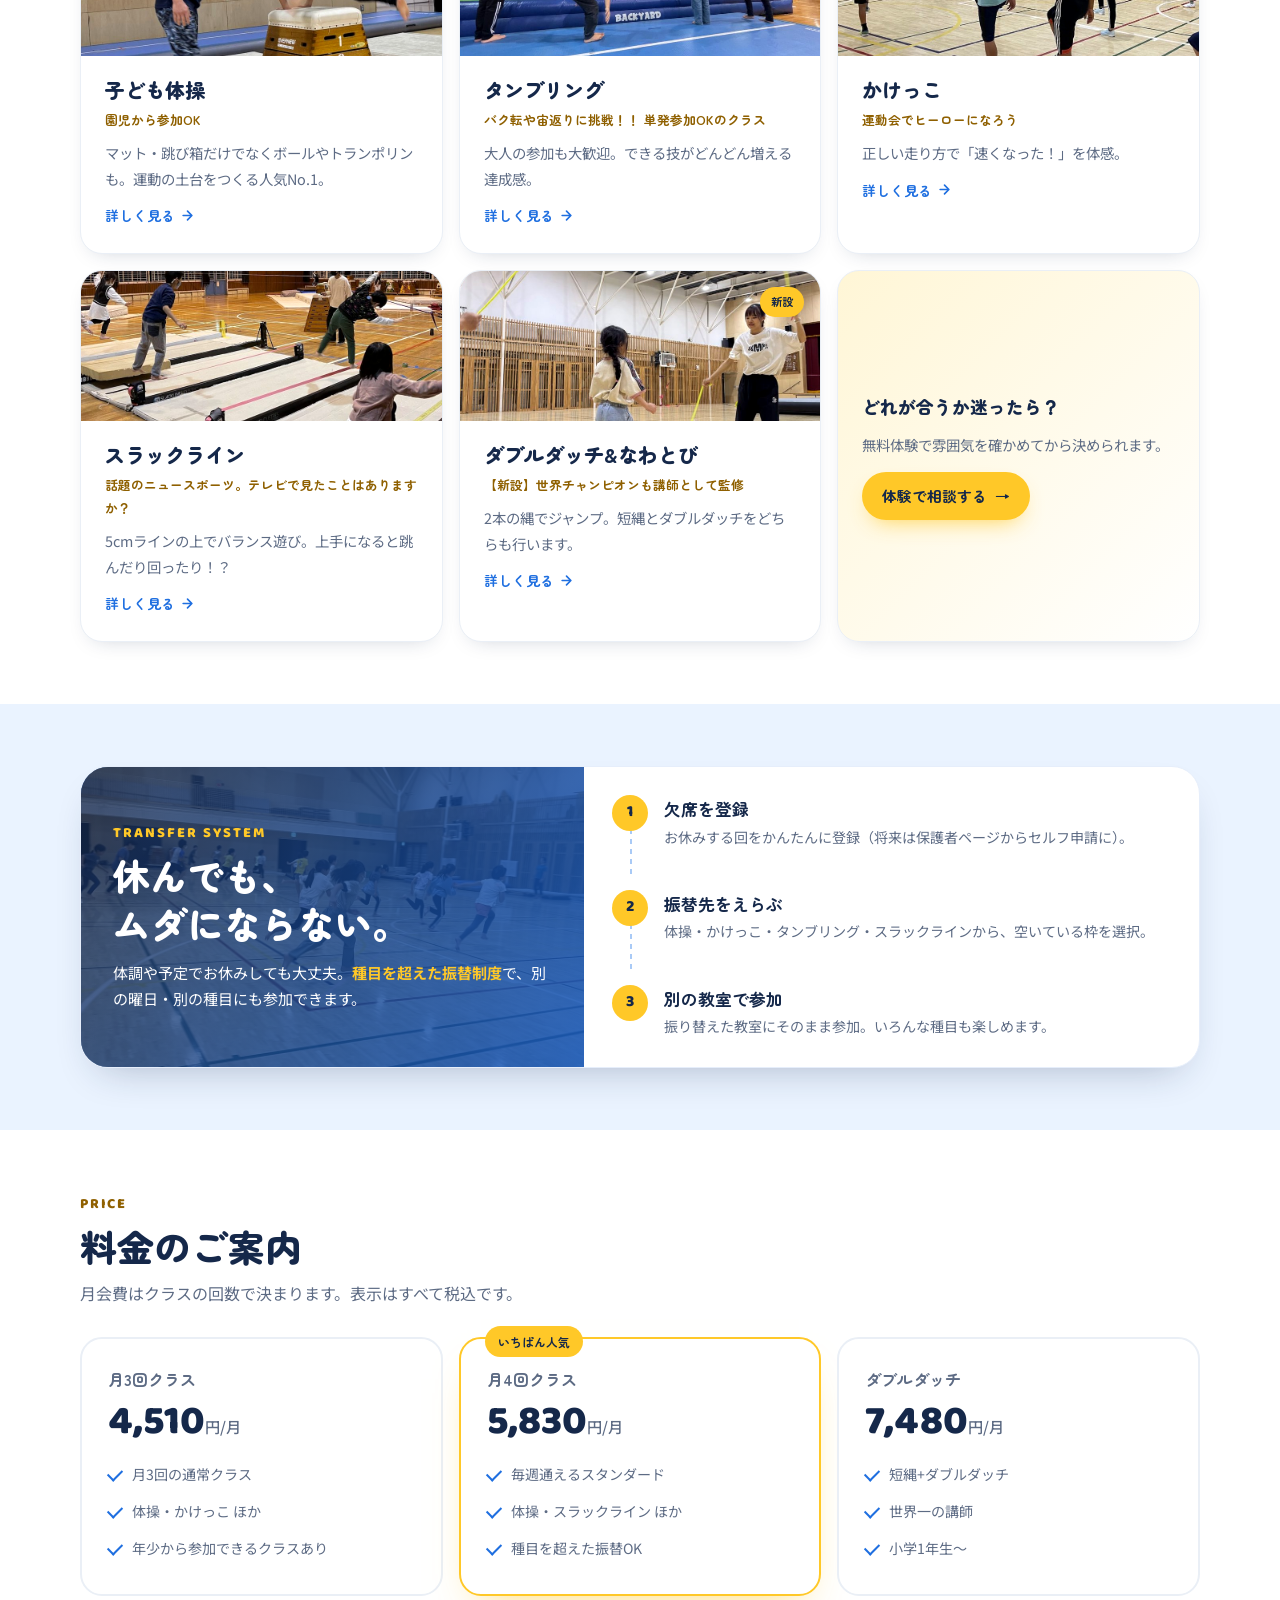
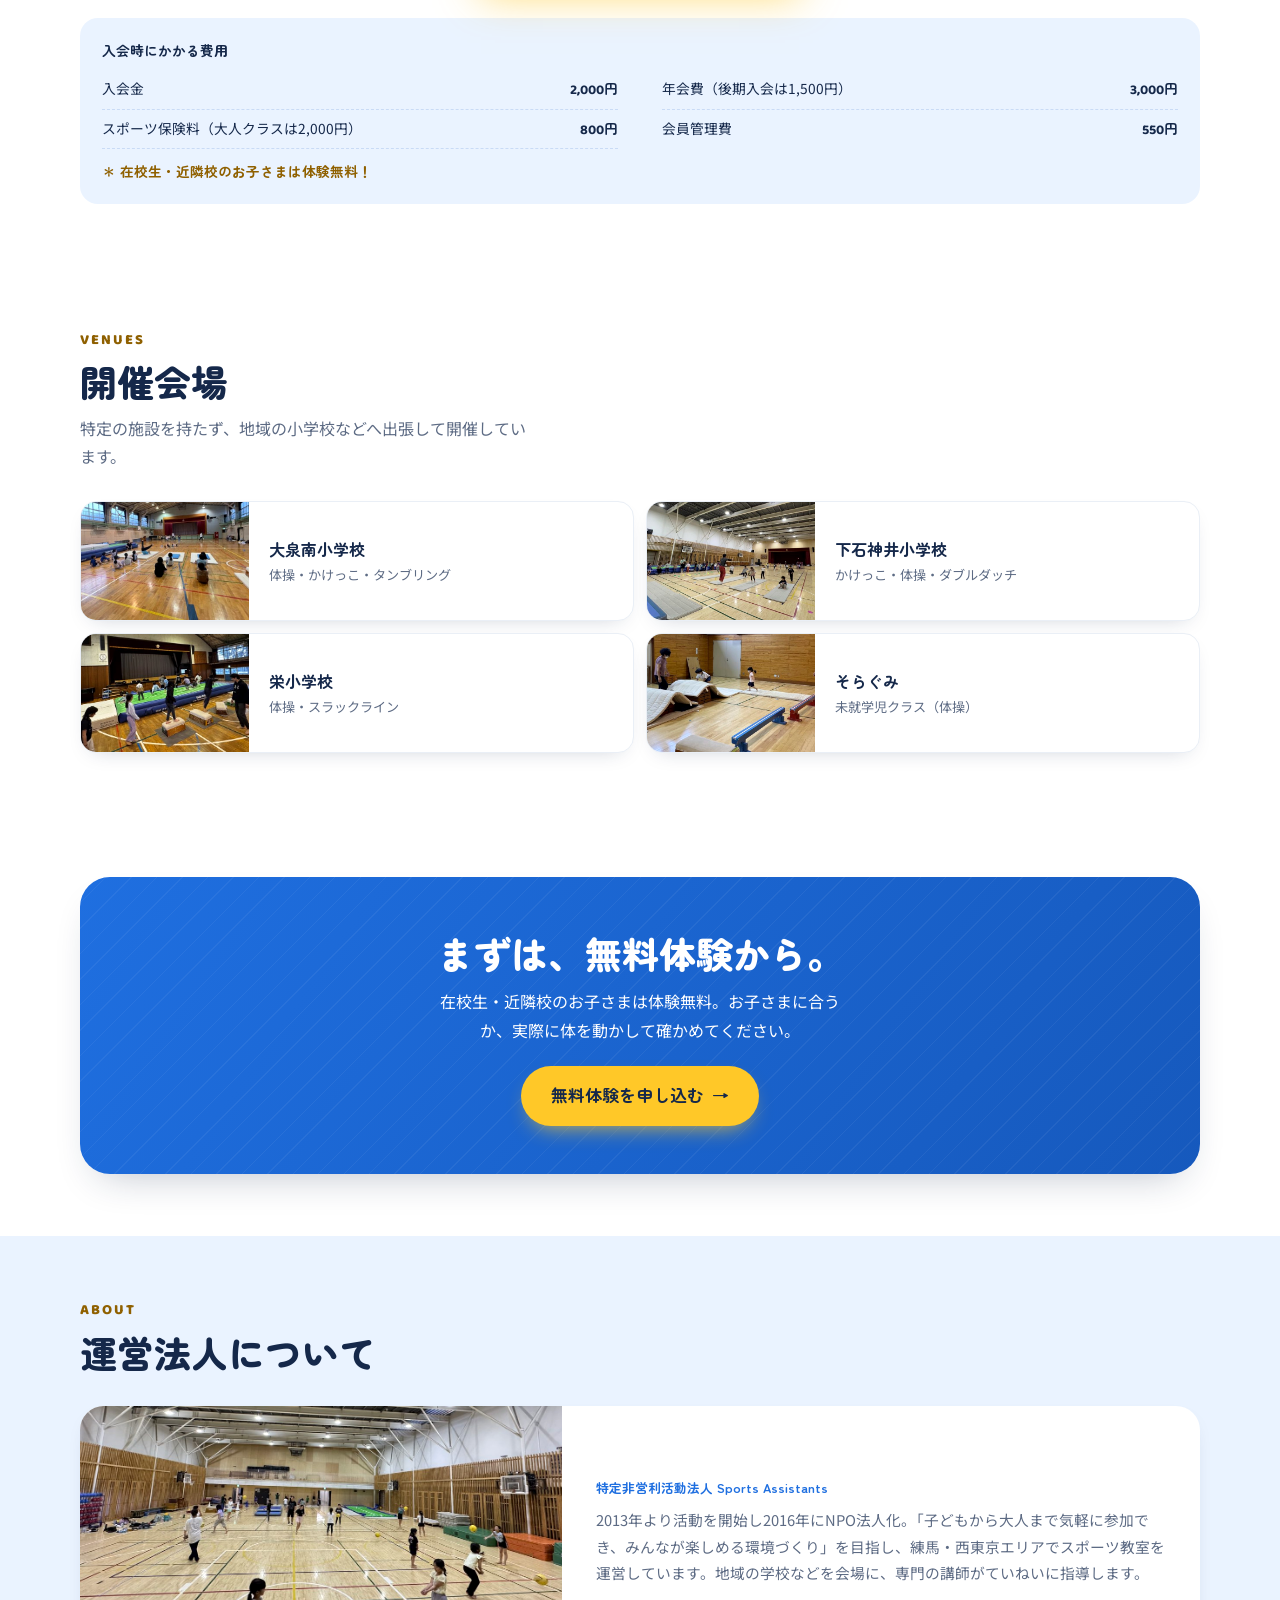
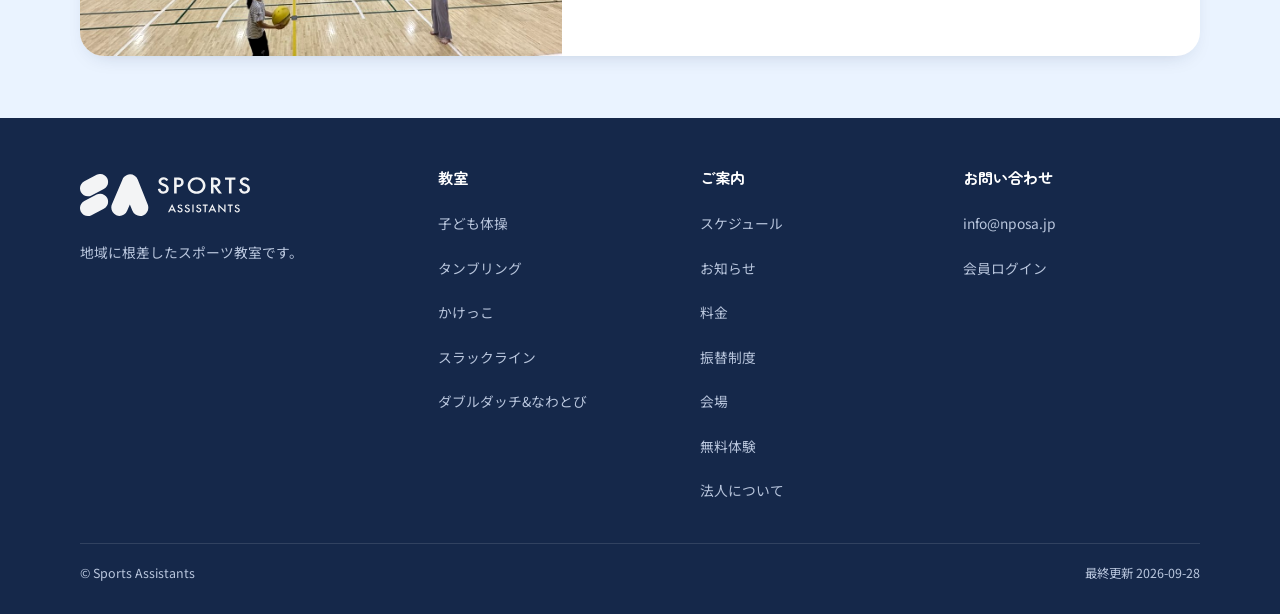
==== commit bf8e1524: "update: 文言マスタ 9/28 更新分（沿革・フッター・ダブルダッチ・自主練クラス名）" ====
--- a/index.html
+++ b/index.html
@@ -339,7 +339,7 @@
       <a class="card reveal photo" href="classes/tumbling.html" data-photo-slot="IMG-PRG-02"><span class="photo-top"><img src="assets/img/class-tumbling-01.jpg" alt="タンブリングの教室風景" loading="lazy"></span><span class="tag">人気</span><div class="ic"><svg width="26" height="26" viewBox="0 0 24 24" fill="none" stroke="currentColor" stroke-width="2" stroke-linecap="round" stroke-linejoin="round"><path d="M4 16c4-6 12-6 16 0M7 12c2-3 8-3 10 0"/><circle cx="12" cy="6" r="2"/></svg></div><h3 data-copy-id="TOP-PRG-06">タンブリング</h3><div class="meta" data-copy-id="TOP-PRG-07">バク転や宙返りに挑戦！！ 単発参加OKのクラス</div><p data-copy-id="TOP-PRG-08">大人の参加も大歓迎。できる技がどんどん増える達成感。</p><span class="more">詳しく見る<svg width="15" height="15" viewBox="0 0 24 24" fill="none" stroke="currentColor" stroke-width="2.6" stroke-linecap="round" stroke-linejoin="round"><path d="M5 12h13M12 5l7 7-7 7"/></svg></span></a>
       <a class="card reveal photo" href="classes/kakekko.html" data-photo-slot="IMG-PRG-03"><span class="photo-top"><img src="assets/img/class-kakekko-01.jpg" style="object-position:center 62%" alt="かけっこの教室風景" loading="lazy"></span><div class="ic"><svg width="26" height="26" viewBox="0 0 24 24" fill="none" stroke="currentColor" stroke-width="2" stroke-linecap="round" stroke-linejoin="round"><path d="M3 18h6l3-12 3 9 2-4h4"/></svg></div><h3 data-copy-id="TOP-PRG-09">かけっこ</h3><div class="meta" data-copy-id="TOP-PRG-10">運動会でヒーローになろう</div><p data-copy-id="TOP-PRG-11">正しい走り方で「速くなった！」を体感。</p><span class="more">詳しく見る<svg width="15" height="15" viewBox="0 0 24 24" fill="none" stroke="currentColor" stroke-width="2.6" stroke-linecap="round" stroke-linejoin="round"><path d="M5 12h13M12 5l7 7-7 7"/></svg></span></a>
       <a class="card reveal photo" href="classes/slackline.html" data-photo-slot="IMG-PRG-04"><span class="photo-top"><img src="assets/img/class-slackline-01.jpg" alt="スラックラインの教室風景" loading="lazy"></span><div class="ic"><svg width="26" height="26" viewBox="0 0 24 24" fill="none" stroke="currentColor" stroke-width="2" stroke-linecap="round" stroke-linejoin="round"><path d="M3 14c5 0 5-4 9-4s4 4 9 4"/><circle cx="12" cy="6" r="2"/></svg></div><h3 data-copy-id="TOP-PRG-12">スラックライン</h3><div class="meta" data-copy-id="TOP-PRG-13">話題のニュースポーツ。テレビで見たことはありますか？</div><p data-copy-id="TOP-PRG-14">5cmラインの上でバランス遊び。上手になると跳んだり回ったり！？</p><span class="more">詳しく見る<svg width="15" height="15" viewBox="0 0 24 24" fill="none" stroke="currentColor" stroke-width="2.6" stroke-linecap="round" stroke-linejoin="round"><path d="M5 12h13M12 5l7 7-7 7"/></svg></span></a>
-      <a class="card reveal photo" href="classes/doubledutch.html" data-photo-slot="IMG-PRG-05"><span class="photo-top"><img src="assets/img/class-doubledutch-01.jpg" style="object-position:center 40%" alt="ダブルダッチ&amp;なわとびの教室風景" loading="lazy"></span><span class="tag">新設</span><div class="ic"><svg width="26" height="26" viewBox="0 0 24 24" fill="none" stroke="currentColor" stroke-width="2" stroke-linecap="round" stroke-linejoin="round"><path d="M5 4v16M19 4v16M5 8c4 4 10 4 14 0M5 16c4-4 10-4 14 0"/></svg></div><h3 data-copy-id="TOP-PRG-15">ダブルダッチ&amp;なわとび</h3><div class="meta" data-copy-id="TOP-PRG-16">新設 ・ 世界チャンピオンも講師メンバー</div><p data-copy-id="TOP-PRG-17">2本の縄でジャンプ。短縄とダブルダッチをどちらも行います。</p><span class="more">詳しく見る<svg width="15" height="15" viewBox="0 0 24 24" fill="none" stroke="currentColor" stroke-width="2.6" stroke-linecap="round" stroke-linejoin="round"><path d="M5 12h13M12 5l7 7-7 7"/></svg></span></a>
+      <a class="card reveal photo" href="classes/doubledutch.html" data-photo-slot="IMG-PRG-05"><span class="photo-top"><img src="assets/img/class-doubledutch-01.jpg" style="object-position:center 40%" alt="ダブルダッチ&amp;なわとびの教室風景" loading="lazy"></span><span class="tag">新設</span><div class="ic"><svg width="26" height="26" viewBox="0 0 24 24" fill="none" stroke="currentColor" stroke-width="2" stroke-linecap="round" stroke-linejoin="round"><path d="M5 4v16M19 4v16M5 8c4 4 10 4 14 0M5 16c4-4 10-4 14 0"/></svg></div><h3 data-copy-id="TOP-PRG-15">ダブルダッチ&amp;なわとび</h3><div class="meta" data-copy-id="TOP-PRG-16">【新設】世界チャンピオンも講師として監修</div><p data-copy-id="TOP-PRG-17">2本の縄でジャンプ。短縄とダブルダッチをどちらも行います。</p><span class="more">詳しく見る<svg width="15" height="15" viewBox="0 0 24 24" fill="none" stroke="currentColor" stroke-width="2.6" stroke-linecap="round" stroke-linejoin="round"><path d="M5 12h13M12 5l7 7-7 7"/></svg></span></a>
       <div class="card reveal" style="background:linear-gradient(135deg,#fff6d6,#fff);display:flex;flex-direction:column;justify-content:center"><h3 style="font-size:1.1rem" data-copy-id="TOP-PRG-18">どれが合うか迷ったら？</h3><p style="margin:10px 0 14px" data-copy-id="TOP-PRG-19">無料体験で雰囲気を確かめてから決められます。</p><a class="btn btn-cta" href="apply.html" style="align-self:flex-start"><span data-copy-id="TOP-PRG-20">体験で相談する</span> →</a></div>
     </div>
   </div>
@@ -406,7 +406,7 @@
     <div class="about-card reveal photo" data-photo-slot="IMG-ABT-01"><img class="abph" src="assets/img/about-01.jpg" alt="特定非営利活動法人 Sports Assistants の活動風景" loading="lazy">
       <div class="about-body">
       <span class="badge" data-copy-id="TOP-ABT-02">特定非営利活動法人 Sports Assistants</span>
-      <p data-copy-id="TOP-ABT-03">2016年にNPO法人化。「子どもから大人まで気軽に参加でき、みんなが楽しめる環境づくり」を目指し、練馬・西東京エリアでスポーツ教室を運営しています。地域の学校を会場に、専門の講師がていねいに指導します。</p>
+      <p data-copy-id="TOP-ABT-03">2013年より活動を開始し2016年にNPO法人化。「子どもから大人まで気軽に参加でき、みんなが楽しめる環境づくり」を目指し、練馬・西東京エリアでスポーツ教室を運営しています。地域の学校などを会場に、専門の講師がていねいに指導します。</p>
       </div>
     </div>
   </div>
@@ -416,7 +416,7 @@
   <div class="wrap foot-grid">
     <div>
       <a class="foot-logo" href="#"><img src="assets/logo-yoko-white.svg" alt="SPORTS ASSISTANTS"></a>
-      <p style="margin-top:14px;max-width:30ch" data-copy-id="TOP-FTR-01">特定非営利活動法人 Sports Assistants が運営する、出張型スポーツ教室です。</p>
+      <p style="margin-top:14px;max-width:30ch" data-copy-id="TOP-FTR-01">地域に根差したスポーツ教室です。</p>
     </div>
     <div><h5>教室</h5><div data-footer-programs><a href="classes/taiso.html">子ども体操</a><a href="classes/tumbling.html">タンブリング</a><a href="classes/kakekko.html">かけっこ</a><a href="classes/slackline.html">スラックライン</a><a href="classes/doubledutch.html">ダブルダッチ&amp;なわとび</a></div></div>
     <div><h5>ご案内</h5><a href="schedule.html">スケジュール</a><a href="#news">お知らせ</a><a href="#price">料金</a><a href="#transfer">振替制度</a><a href="#venues">会場</a><a href="#cta">無料体験</a><a href="#about">法人について</a></div>
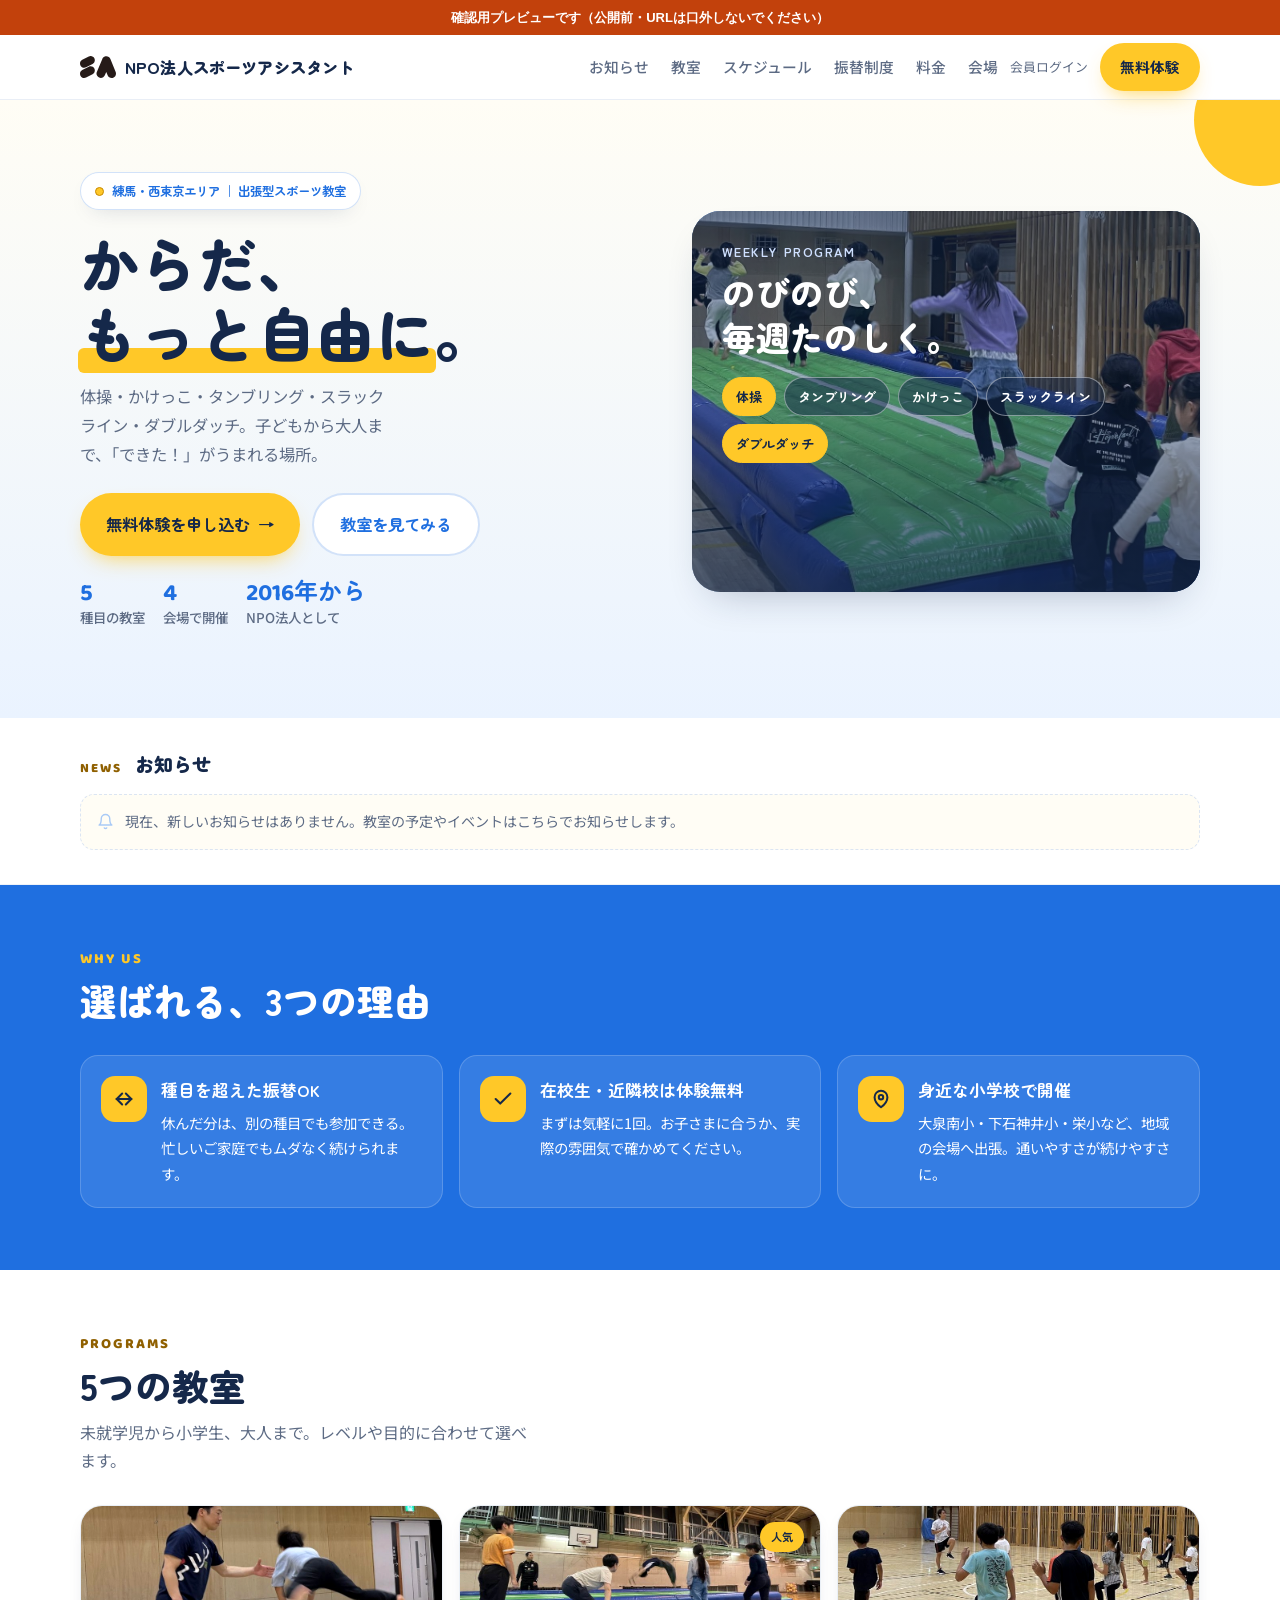
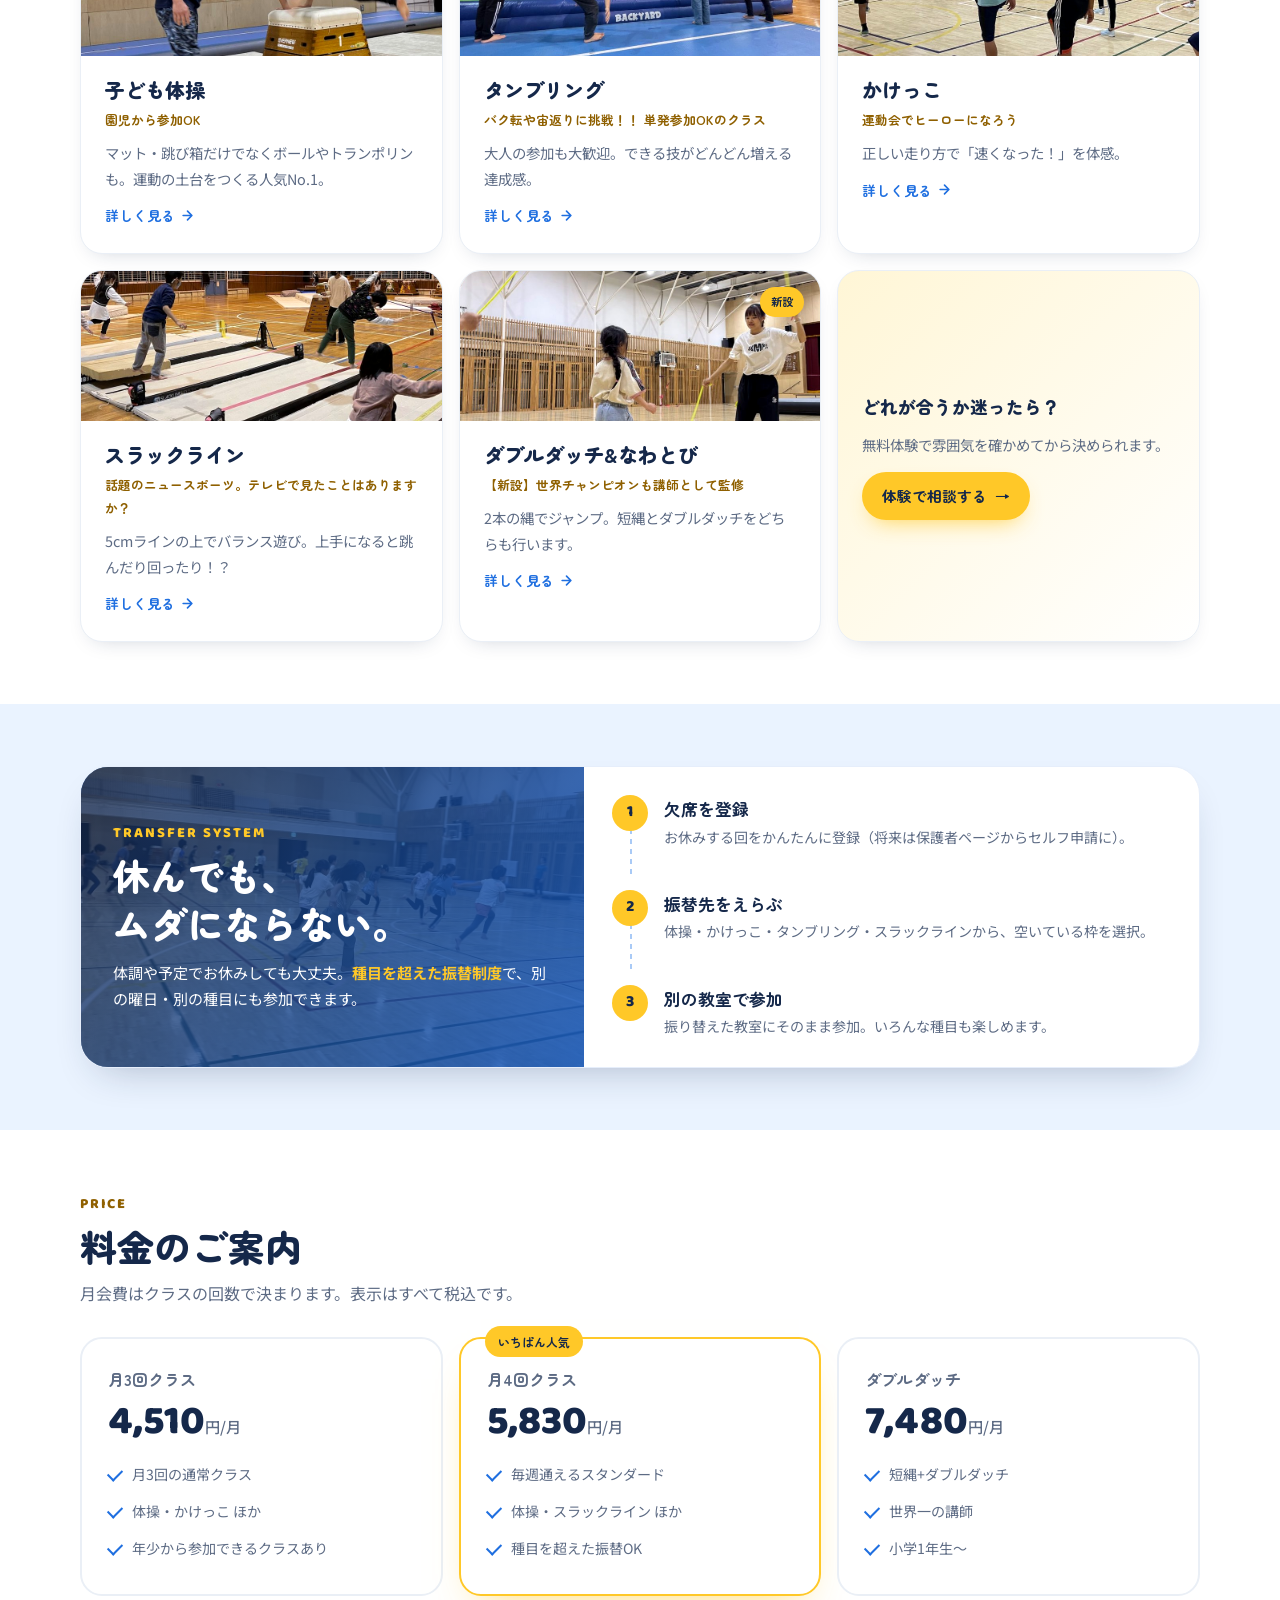
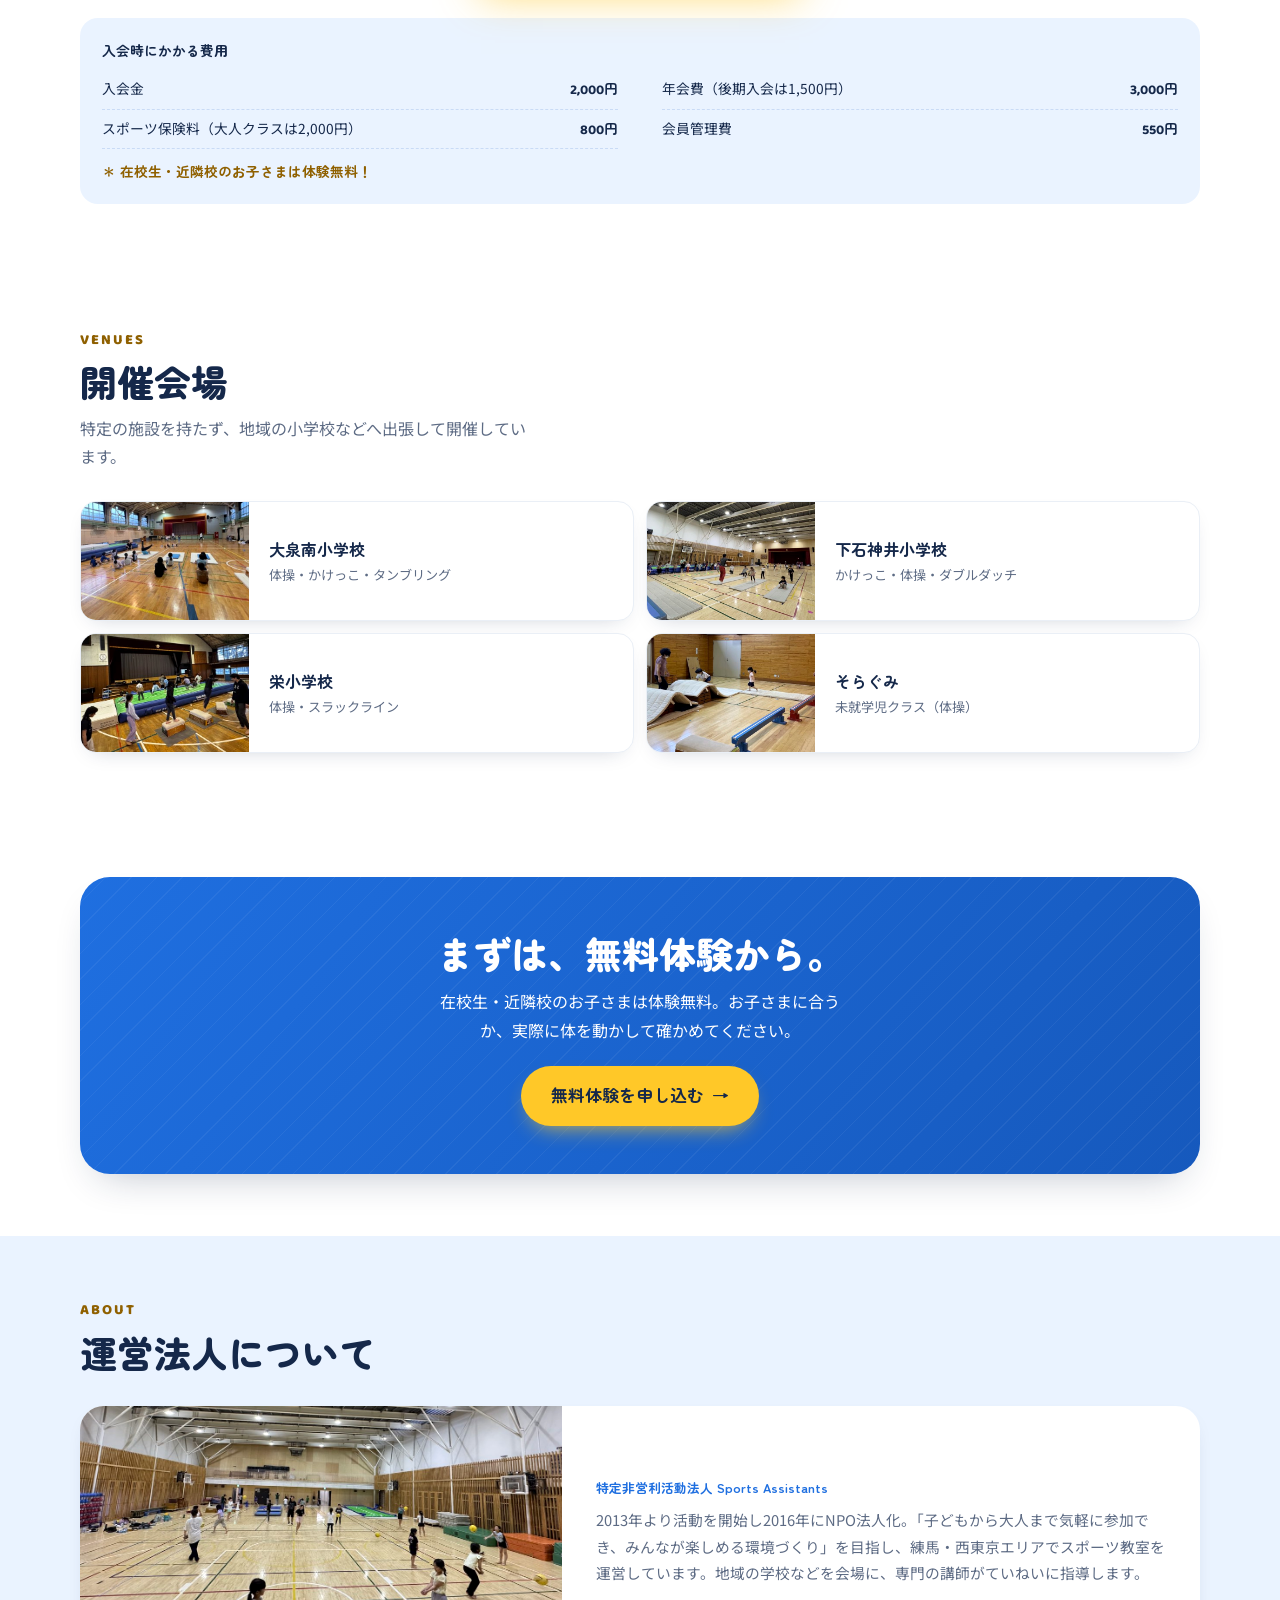
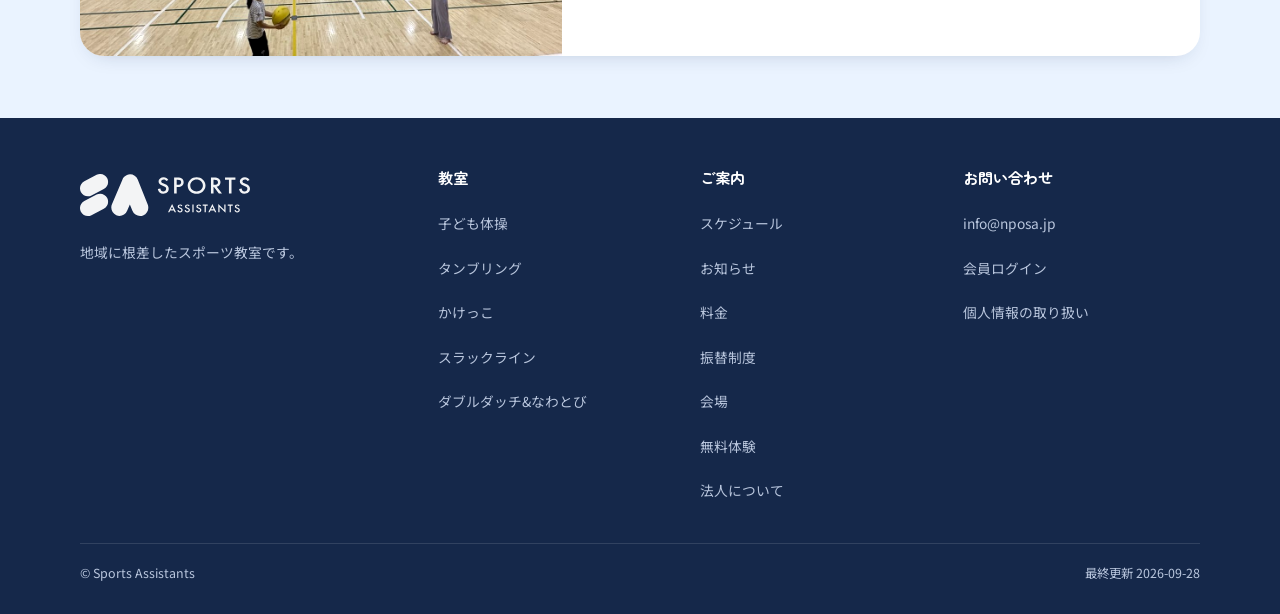
==== commit c6153e77: "add: 個人情報の取り扱いページ＋申込フォームに同意チェック" ====
--- a/index.html
+++ b/index.html
@@ -420,7 +420,7 @@
     </div>
     <div><h5>教室</h5><div data-footer-programs><a href="classes/taiso.html">子ども体操</a><a href="classes/tumbling.html">タンブリング</a><a href="classes/kakekko.html">かけっこ</a><a href="classes/slackline.html">スラックライン</a><a href="classes/doubledutch.html">ダブルダッチ&amp;なわとび</a></div></div>
     <div><h5>ご案内</h5><a href="schedule.html">スケジュール</a><a href="#news">お知らせ</a><a href="#price">料金</a><a href="#transfer">振替制度</a><a href="#venues">会場</a><a href="#cta">無料体験</a><a href="#about">法人について</a></div>
-    <div><h5>お問い合わせ</h5><a href="mailto:info@nposa.jp" data-copy-id="TOP-FTR-02">info@nposa.jp</a><a href="https://nposa.jp/club_admin/login">会員ログイン</a></div>
+    <div><h5>お問い合わせ</h5><a href="mailto:info@nposa.jp" data-copy-id="TOP-FTR-02">info@nposa.jp</a><a href="https://nposa.jp/club_admin/login">会員ログイン</a><a href="privacy.html">個人情報の取り扱い</a></div>
   </div>
   <div class="wrap copy"><span data-copy-id="TOP-FTR-03">© Sports Assistants</span><span>最終更新 2026-09-28</span></div>
 </footer>
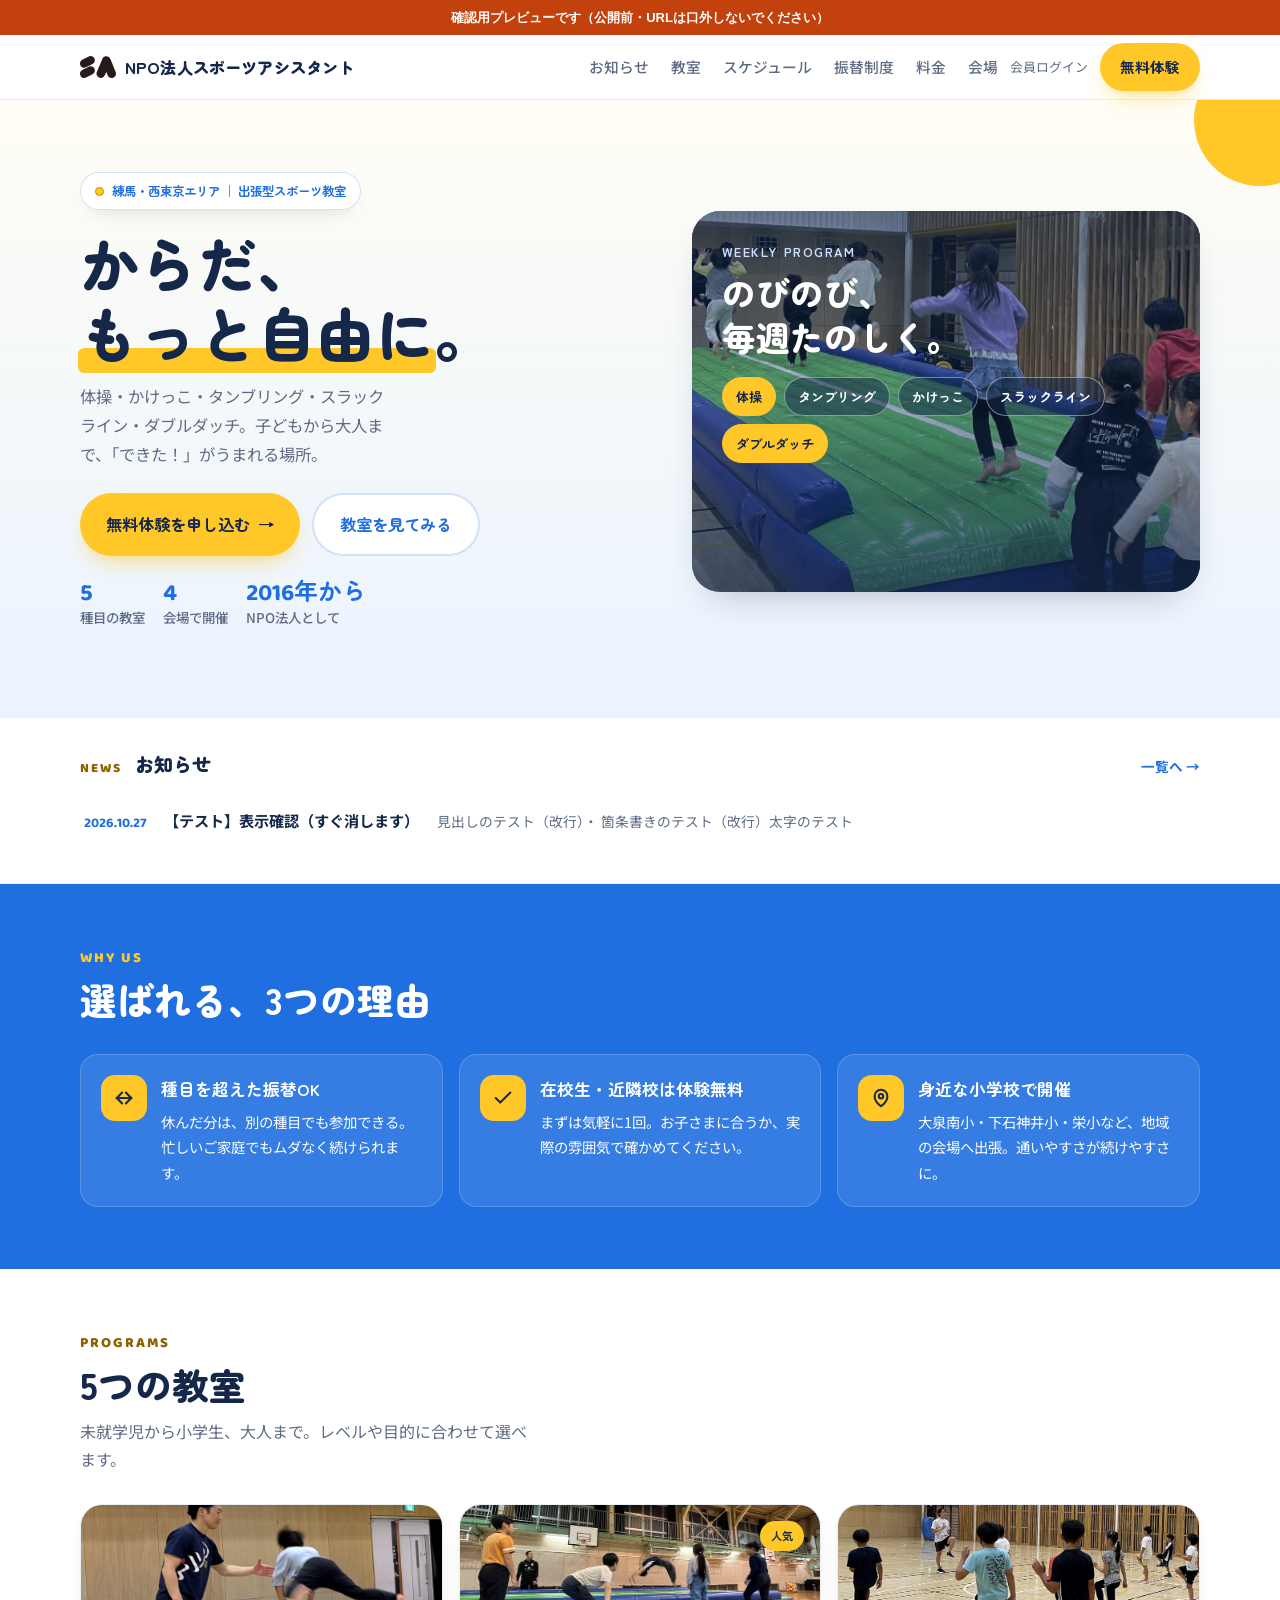
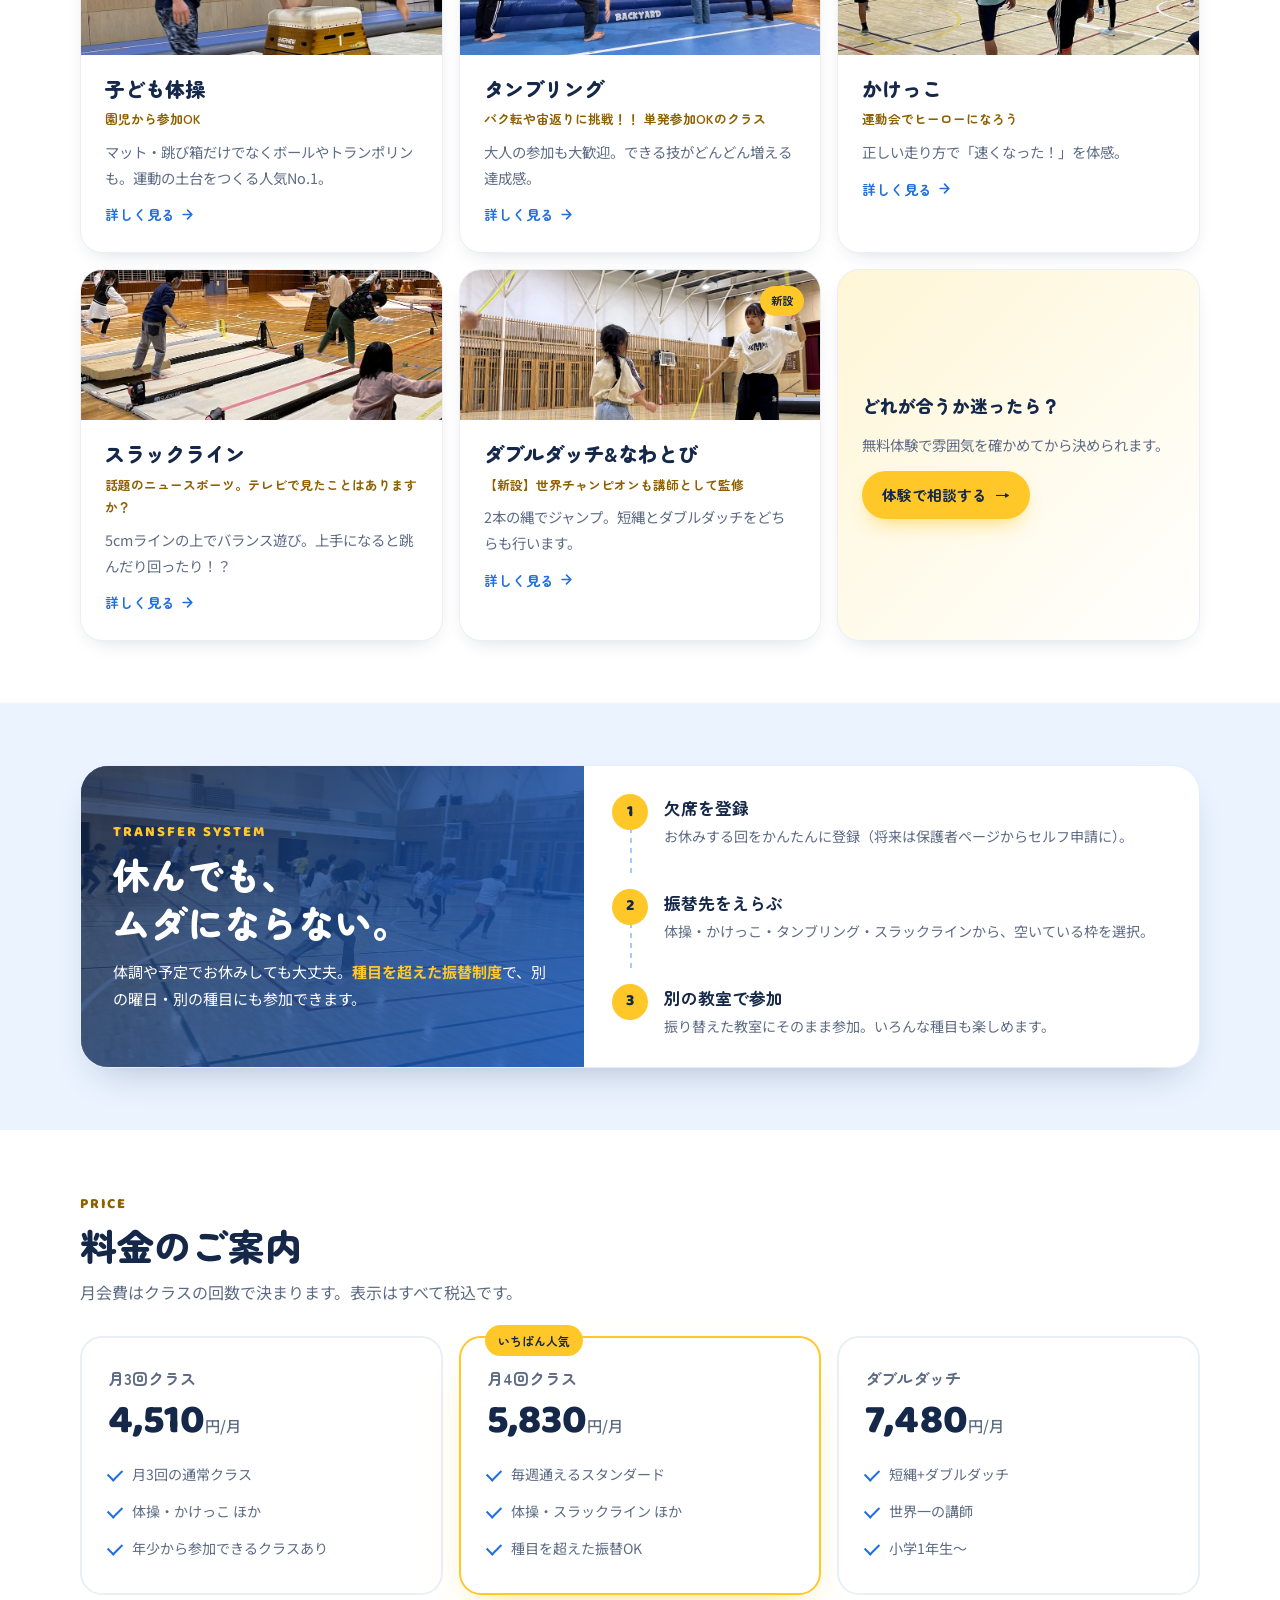
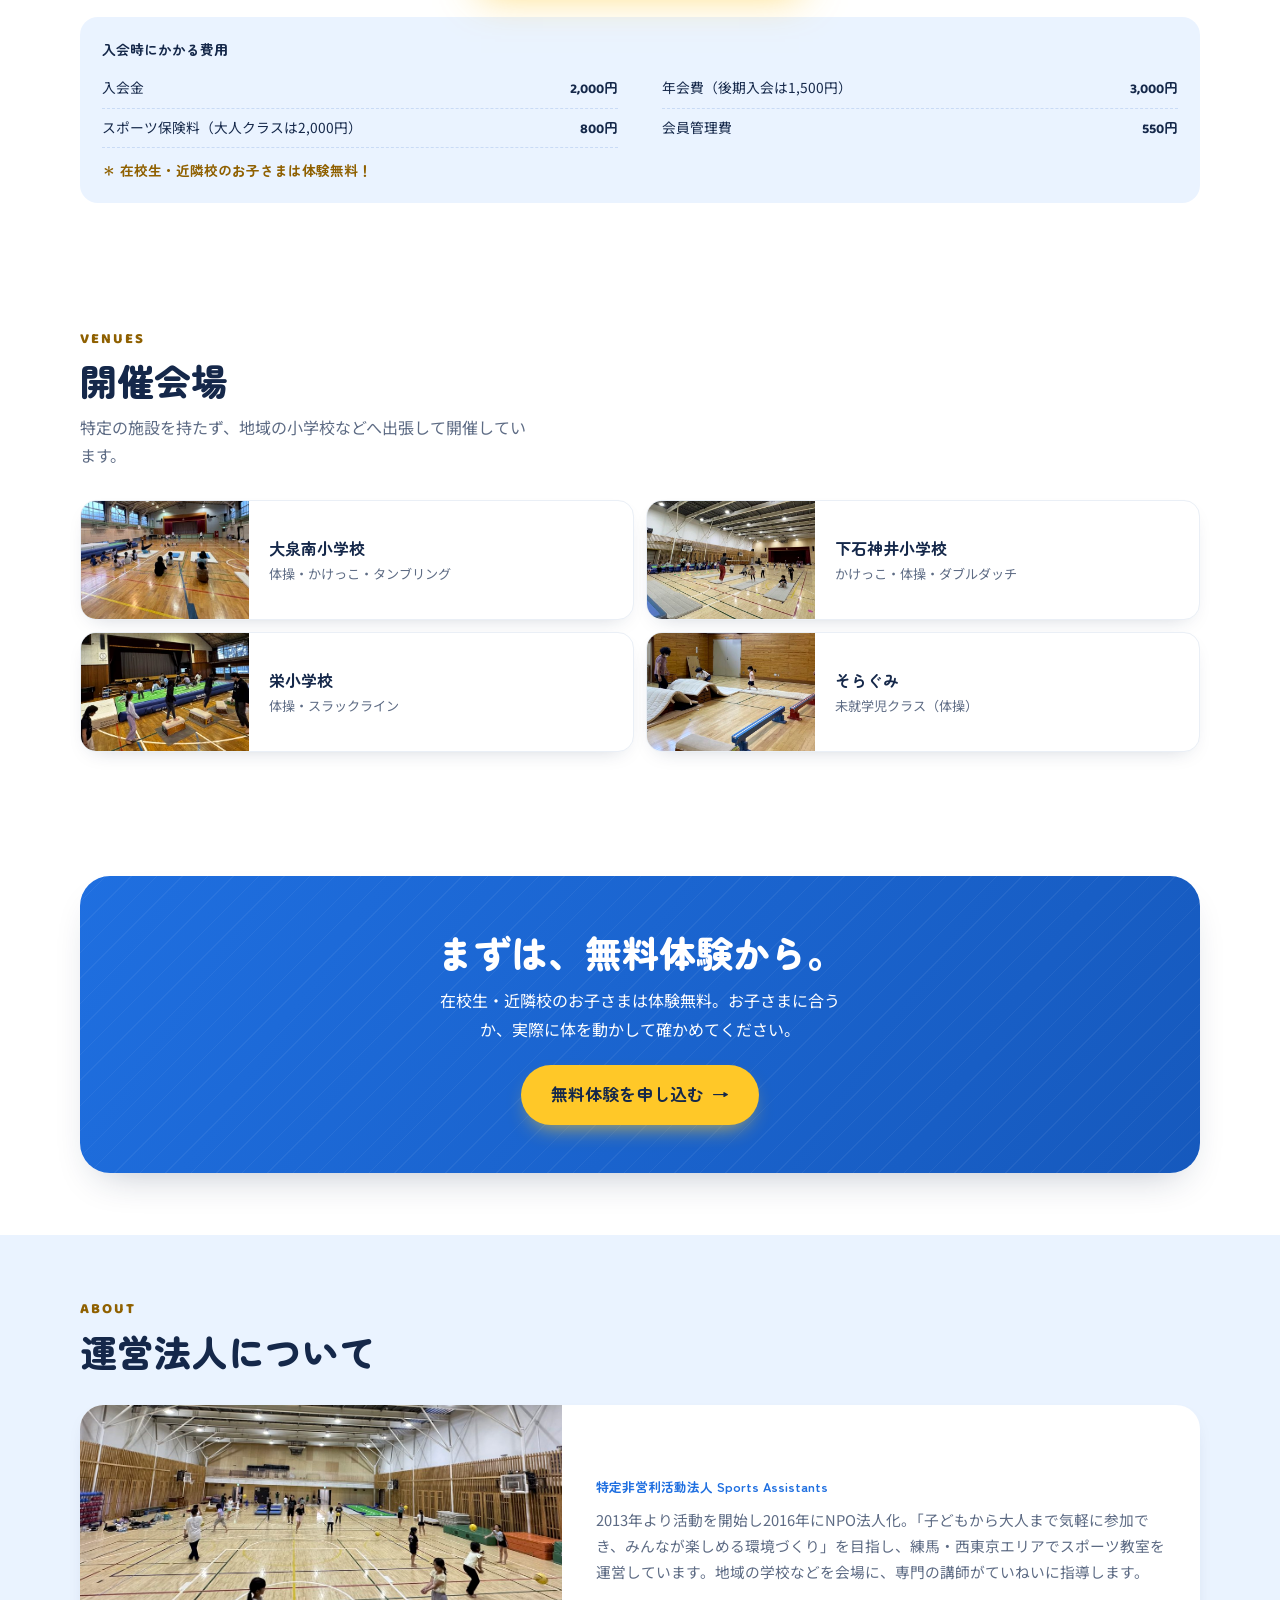
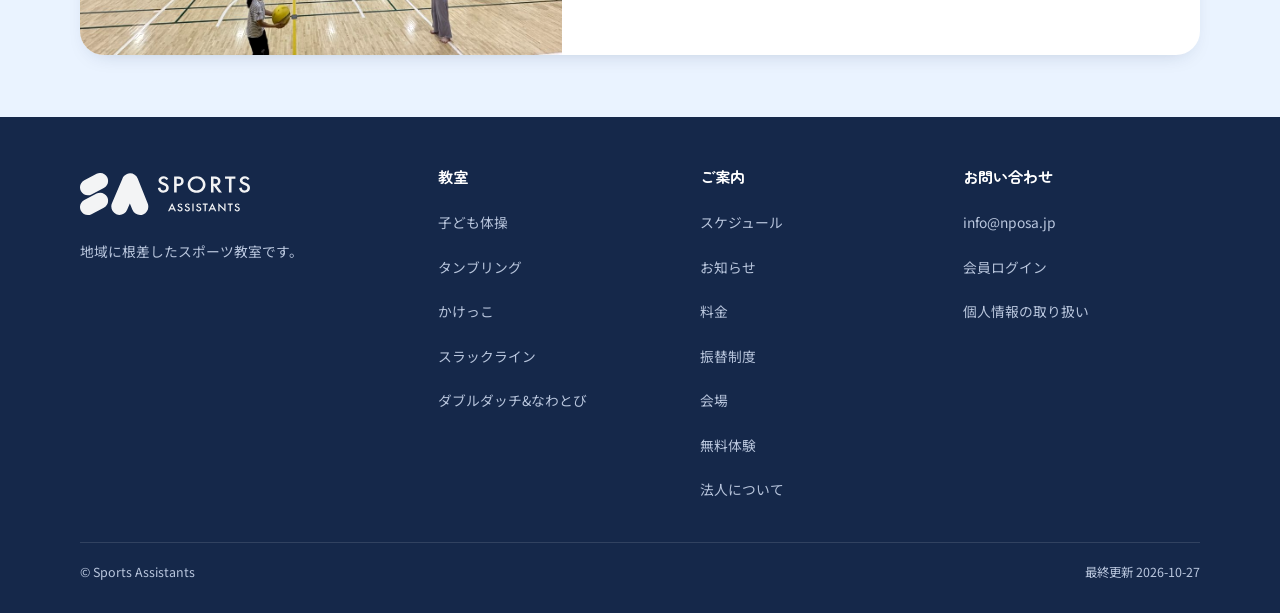
==== commit fd08e4ce: "update: お知らせをスプシ配信に（news.html 追加・トップは表示時に最新を読む）" ====
--- a/index.html
+++ b/index.html
@@ -119,6 +119,9 @@
   .news-empty{display:flex;align-items:center;gap:11px;color:var(--mut);font-size:.88rem;
     background:var(--cream);border:1px dashed #dbe5f3;border-radius:14px;padding:14px 16px}
   .news-empty svg{flex:0 0 auto;color:var(--blue-soft)}
+  a.news-item{color:inherit}
+  a.news-item:hover .nt{color:var(--blue);text-decoration:underline}
+  .news-head .news-all{margin-left:auto;font-size:.85rem;font-weight:700;color:var(--blue)}
 
   /* 掲載写真のトーンをそろえる（実ファイルは加工しない。CSSのみ） */
   .card .photo-top img,.venue .vph,.about-card .abph{filter:saturate(1.04) contrast(1.03) brightness(1.03)}
@@ -315,8 +318,8 @@
 
 <section class="news" id="news">
   <div class="wrap">
-    <div class="news-head"><div class="sec-tag">NEWS</div><h2>お知らせ</h2></div>
-    <div class="news-list" data-news><div class="news-empty"><svg width="17" height="17" viewBox="0 0 24 24" fill="none" stroke="currentColor" stroke-width="2" stroke-linecap="round" stroke-linejoin="round"><path d="M18 8a6 6 0 0 0-12 0c0 7-3 9-3 9h18s-3-2-3-9"/><path d="M13.7 21a2 2 0 0 1-3.4 0"/></svg>現在、新しいお知らせはありません。教室の予定やイベントはこちらでお知らせします。</div></div>
+    <div class="news-head"><div class="sec-tag">NEWS</div><h2>お知らせ</h2><a class="news-all" href="news.html" data-news-all hidden>一覧へ →</a></div>
+    <div class="news-list" data-news data-news-api="https://script.google.com/macros/s/AKfycbwXNzMnZ3wg1-cfgZj29ro5RL8OrJ7XDziJsBE59C0ICmBDVJs3SdOx9bzIsk5WRl8h/exec"><a class="news-item" href="news.html?id=N0001"><time>2026.10.27</time><span class="nt">【テスト】表示確認（すぐ消します）</span><span class="nb">見出しのテスト（改行）・ 箇条書きのテスト（改行）太字のテスト</span></a></div>
   </div>
 </section>
 
@@ -422,7 +425,7 @@
     <div><h5>ご案内</h5><a href="schedule.html">スケジュール</a><a href="#news">お知らせ</a><a href="#price">料金</a><a href="#transfer">振替制度</a><a href="#venues">会場</a><a href="#cta">無料体験</a><a href="#about">法人について</a></div>
     <div><h5>お問い合わせ</h5><a href="mailto:info@nposa.jp" data-copy-id="TOP-FTR-02">info@nposa.jp</a><a href="https://nposa.jp/club_admin/login">会員ログイン</a><a href="privacy.html">個人情報の取り扱い</a></div>
   </div>
-  <div class="wrap copy"><span data-copy-id="TOP-FTR-03">© Sports Assistants</span><span>最終更新 2026-09-28</span></div>
+  <div class="wrap copy"><span data-copy-id="TOP-FTR-03">© Sports Assistants</span><span>最終更新 2026-10-27</span></div>
 </footer>
 
 <script>
@@ -436,6 +439,27 @@
 
   const io=new IntersectionObserver((es)=>{es.forEach(e=>{if(e.isIntersecting){e.target.classList.add('in');io.unobserve(e.target)}})},{threshold:.12});
   document.querySelectorAll('.reveal').forEach((el,i)=>{el.style.transitionDelay=(i%3*70)+'ms';io.observe(el)});
+
+  // お知らせ: スプシ「HPお知らせ」→ 配信GAS から最新を読み直す（ビルド時の控えを置き換える）
+  (function(){
+    const list=document.querySelector('[data-news-api]');
+    if(!list) return;
+    document.querySelector('[data-news-all]').hidden=false;
+    fetch(list.dataset.newsApi+'?list=1&limit=5').then(r=>r.json()).then(r=>{
+      if(!r.ok||!r.items) return;
+      list.innerHTML='';
+      if(!r.items.length){const d=document.createElement('div');d.className='news-empty';
+        d.textContent='現在、新しいお知らせはありません。教室の予定やイベントはこちらでお知らせします。';list.appendChild(d);return;}
+      r.items.forEach(n=>{
+        const a=document.createElement('a');a.className='news-item';a.href='news.html?id='+encodeURIComponent(n.id);
+        const t=document.createElement('time');t.textContent=String(n.date).replace(/-/g,'.');
+        const s=document.createElement('span');s.className='nt';s.textContent=n.title;
+        a.append(t,s);
+        if(n.excerpt){const b=document.createElement('span');b.className='nb';b.textContent=n.excerpt;a.append(b);}
+        list.appendChild(a);
+      });
+    }).catch(()=>{});   // 読めないときはビルド時の控えのまま
+  })();
 </script>
 </body>
 </html>
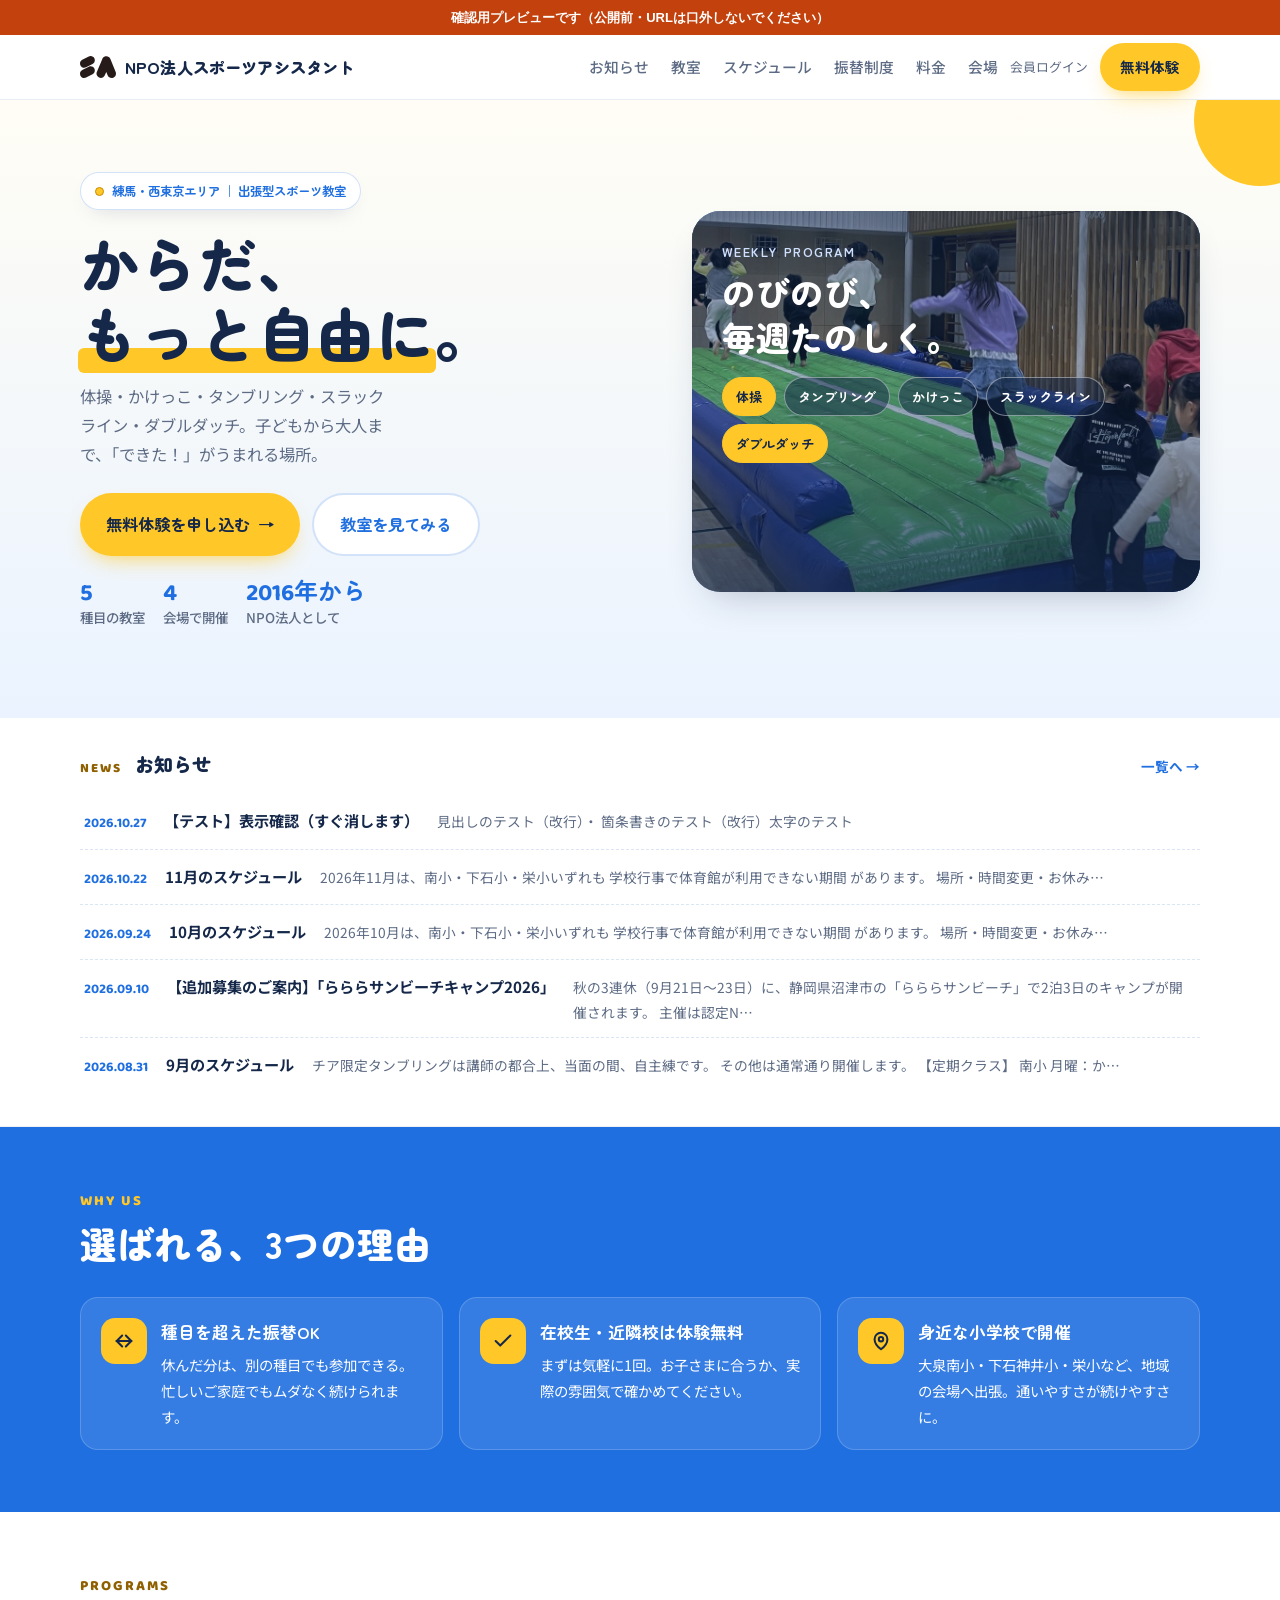
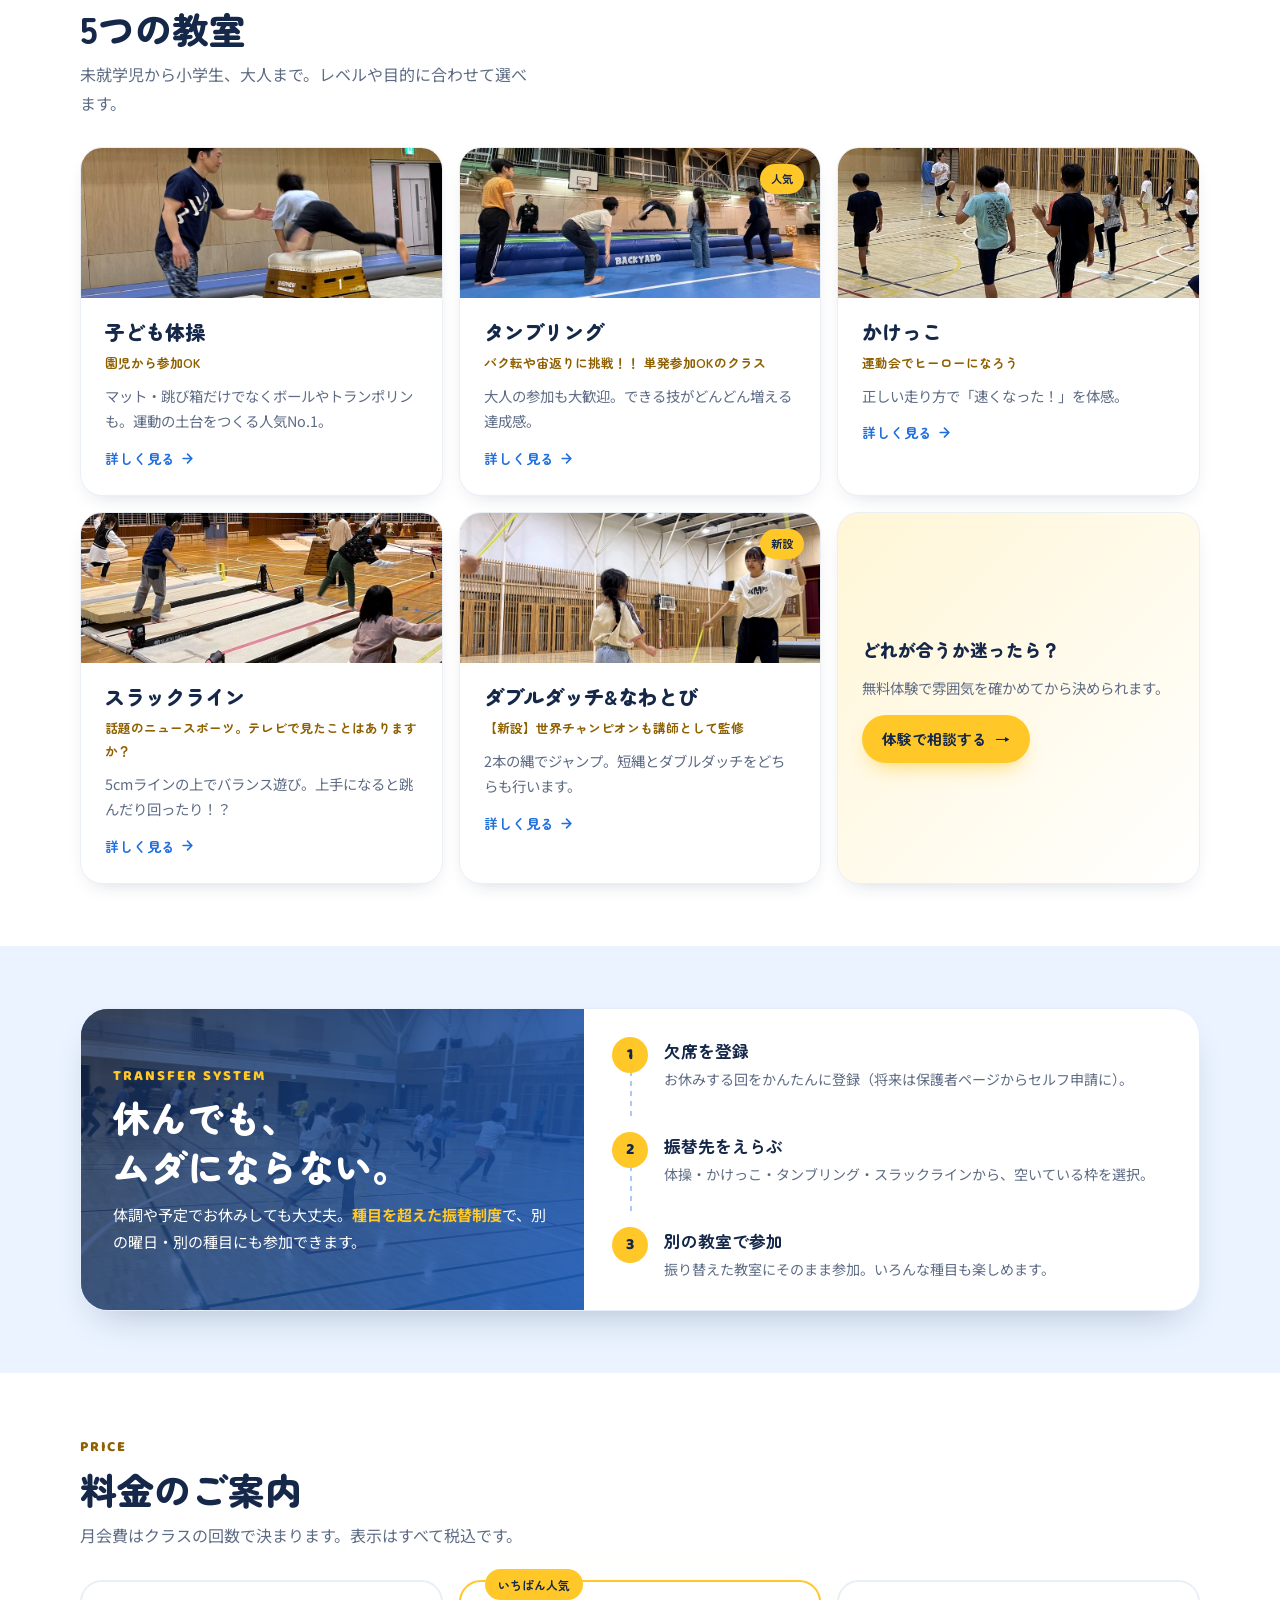
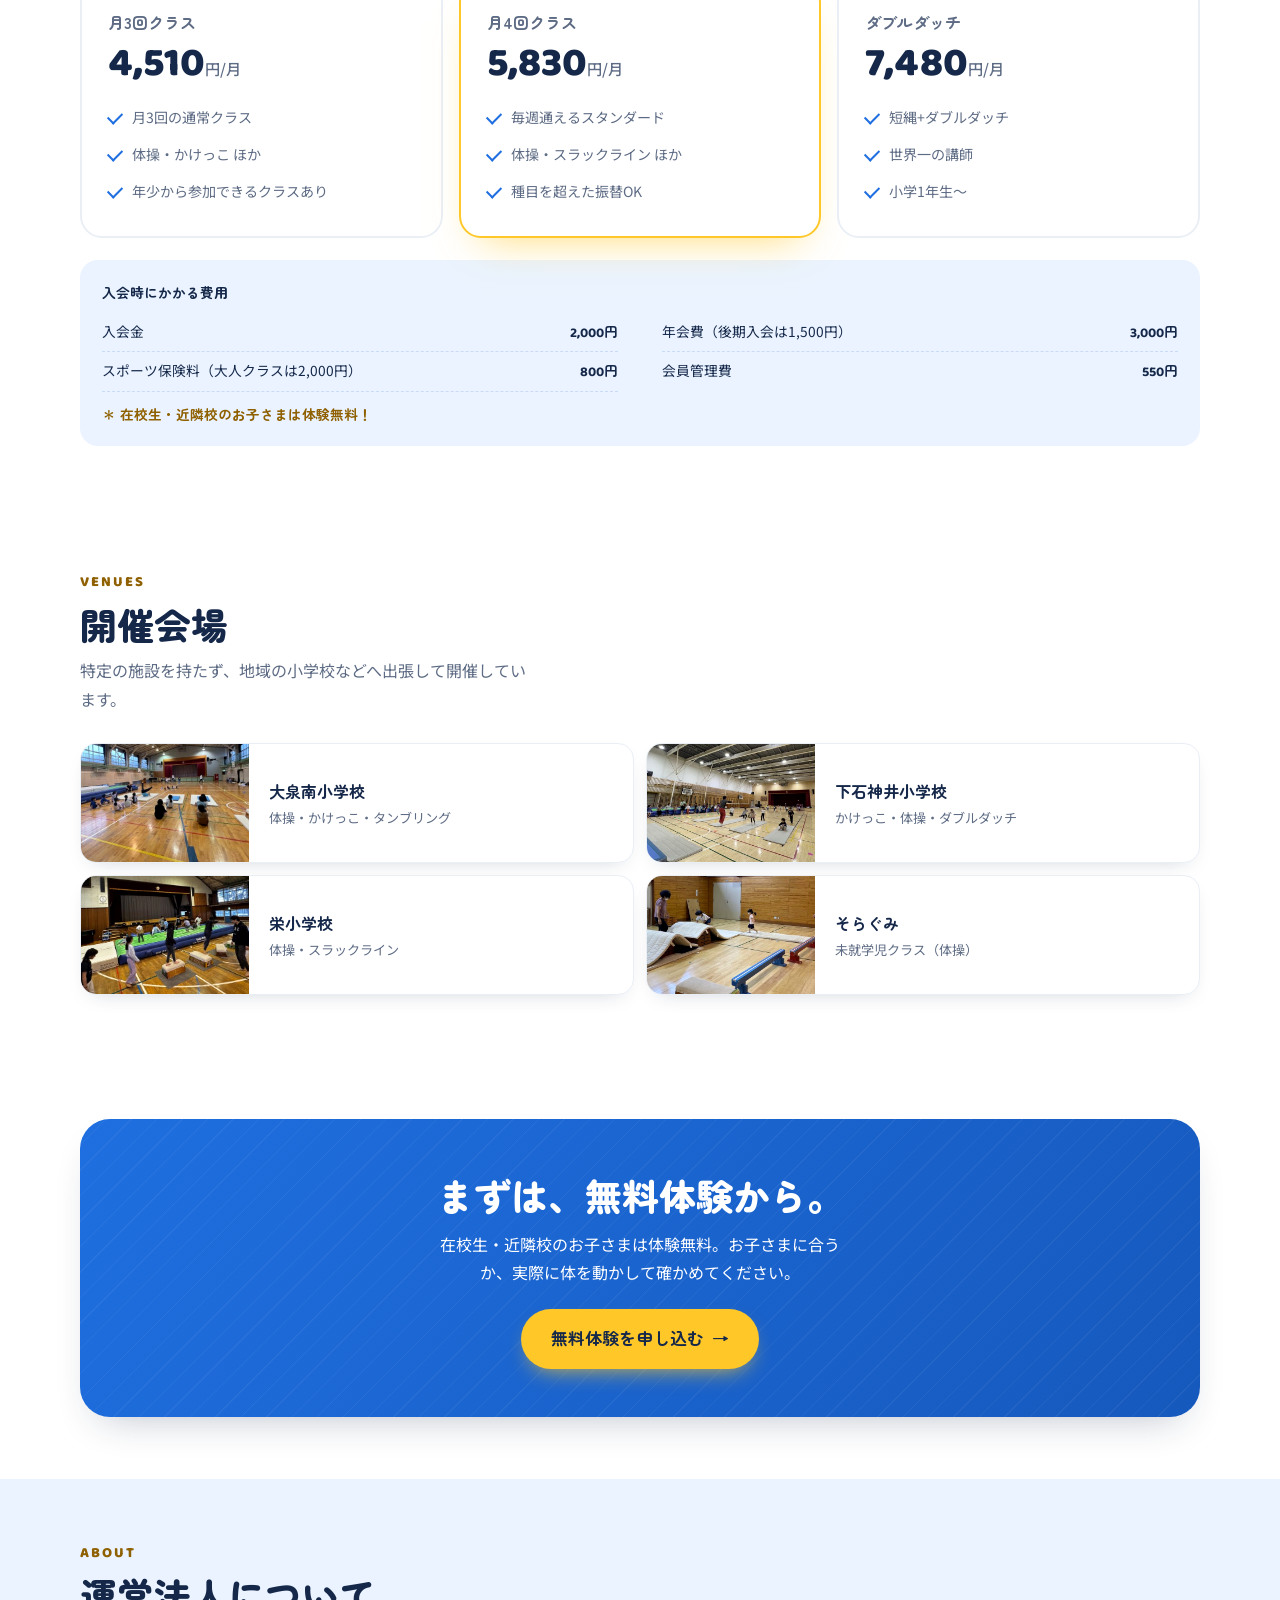
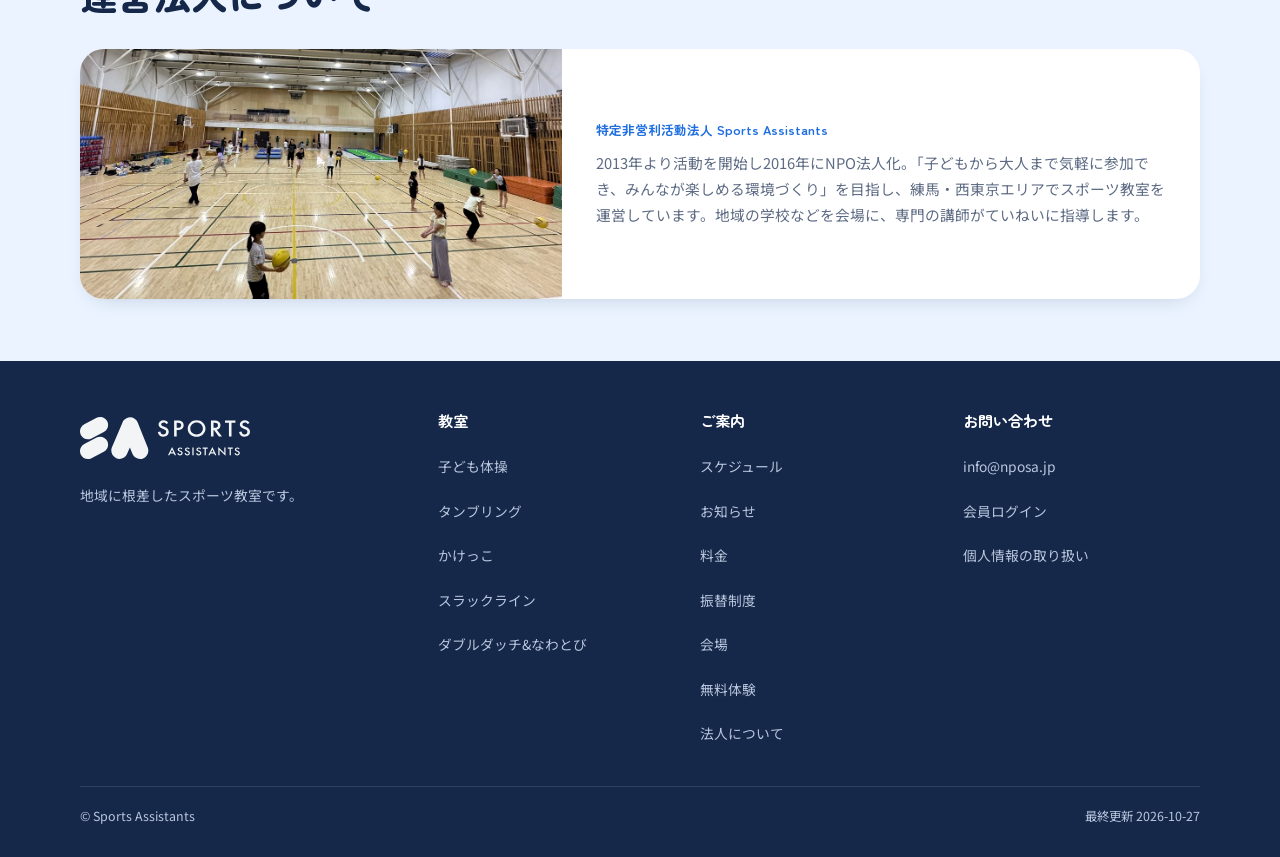
==== commit 39bcfcb8: "update: お知らせに旧ブログ直近1年分・本文中の画像・見つからない記事は一覧表示" ====
--- a/index.html
+++ b/index.html
@@ -319,7 +319,7 @@
 <section class="news" id="news">
   <div class="wrap">
     <div class="news-head"><div class="sec-tag">NEWS</div><h2>お知らせ</h2><a class="news-all" href="news.html" data-news-all hidden>一覧へ →</a></div>
-    <div class="news-list" data-news data-news-api="https://script.google.com/macros/s/AKfycbwXNzMnZ3wg1-cfgZj29ro5RL8OrJ7XDziJsBE59C0ICmBDVJs3SdOx9bzIsk5WRl8h/exec"><a class="news-item" href="news.html?id=N0001"><time>2026.10.27</time><span class="nt">【テスト】表示確認（すぐ消します）</span><span class="nb">見出しのテスト（改行）・ 箇条書きのテスト（改行）太字のテスト</span></a></div>
+    <div class="news-list" data-news data-news-api="https://script.google.com/macros/s/AKfycbwXNzMnZ3wg1-cfgZj29ro5RL8OrJ7XDziJsBE59C0ICmBDVJs3SdOx9bzIsk5WRl8h/exec"><a class="news-item" href="news.html?id=N0001"><time>2026.10.27</time><span class="nt">【テスト】表示確認（すぐ消します）</span><span class="nb">見出しのテスト（改行）・ 箇条書きのテスト（改行）太字のテスト</span></a><a class="news-item" href="news.html?id=B210"><time>2026.10.22</time><span class="nt">11月のスケジュール</span><span class="nb">2026年11月は、南小・下石小・栄小いずれも 学校行事で体育館が利用できない期間 があります。 場所・時間変更・お休み…</span></a><a class="news-item" href="news.html?id=B209"><time>2026.09.24</time><span class="nt">10月のスケジュール</span><span class="nb">2026年10月は、南小・下石小・栄小いずれも 学校行事で体育館が利用できない期間 があります。 場所・時間変更・お休み…</span></a><a class="news-item" href="news.html?id=B208"><time>2026.09.10</time><span class="nt">【追加募集のご案内】「らららサンビーチキャンプ2026」</span><span class="nb">秋の3連休（9月21日〜23日）に、静岡県沼津市の「らららサンビーチ」で2泊3日のキャンプが開催されます。 主催は認定N…</span></a><a class="news-item" href="news.html?id=B207"><time>2026.08.31</time><span class="nt">9月のスケジュール</span><span class="nb">チア限定タンブリングは講師の都合上、当面の間、自主練です。 その他は通常通り開催します。 【定期クラス】 南小 月曜：か…</span></a></div>
   </div>
 </section>
 
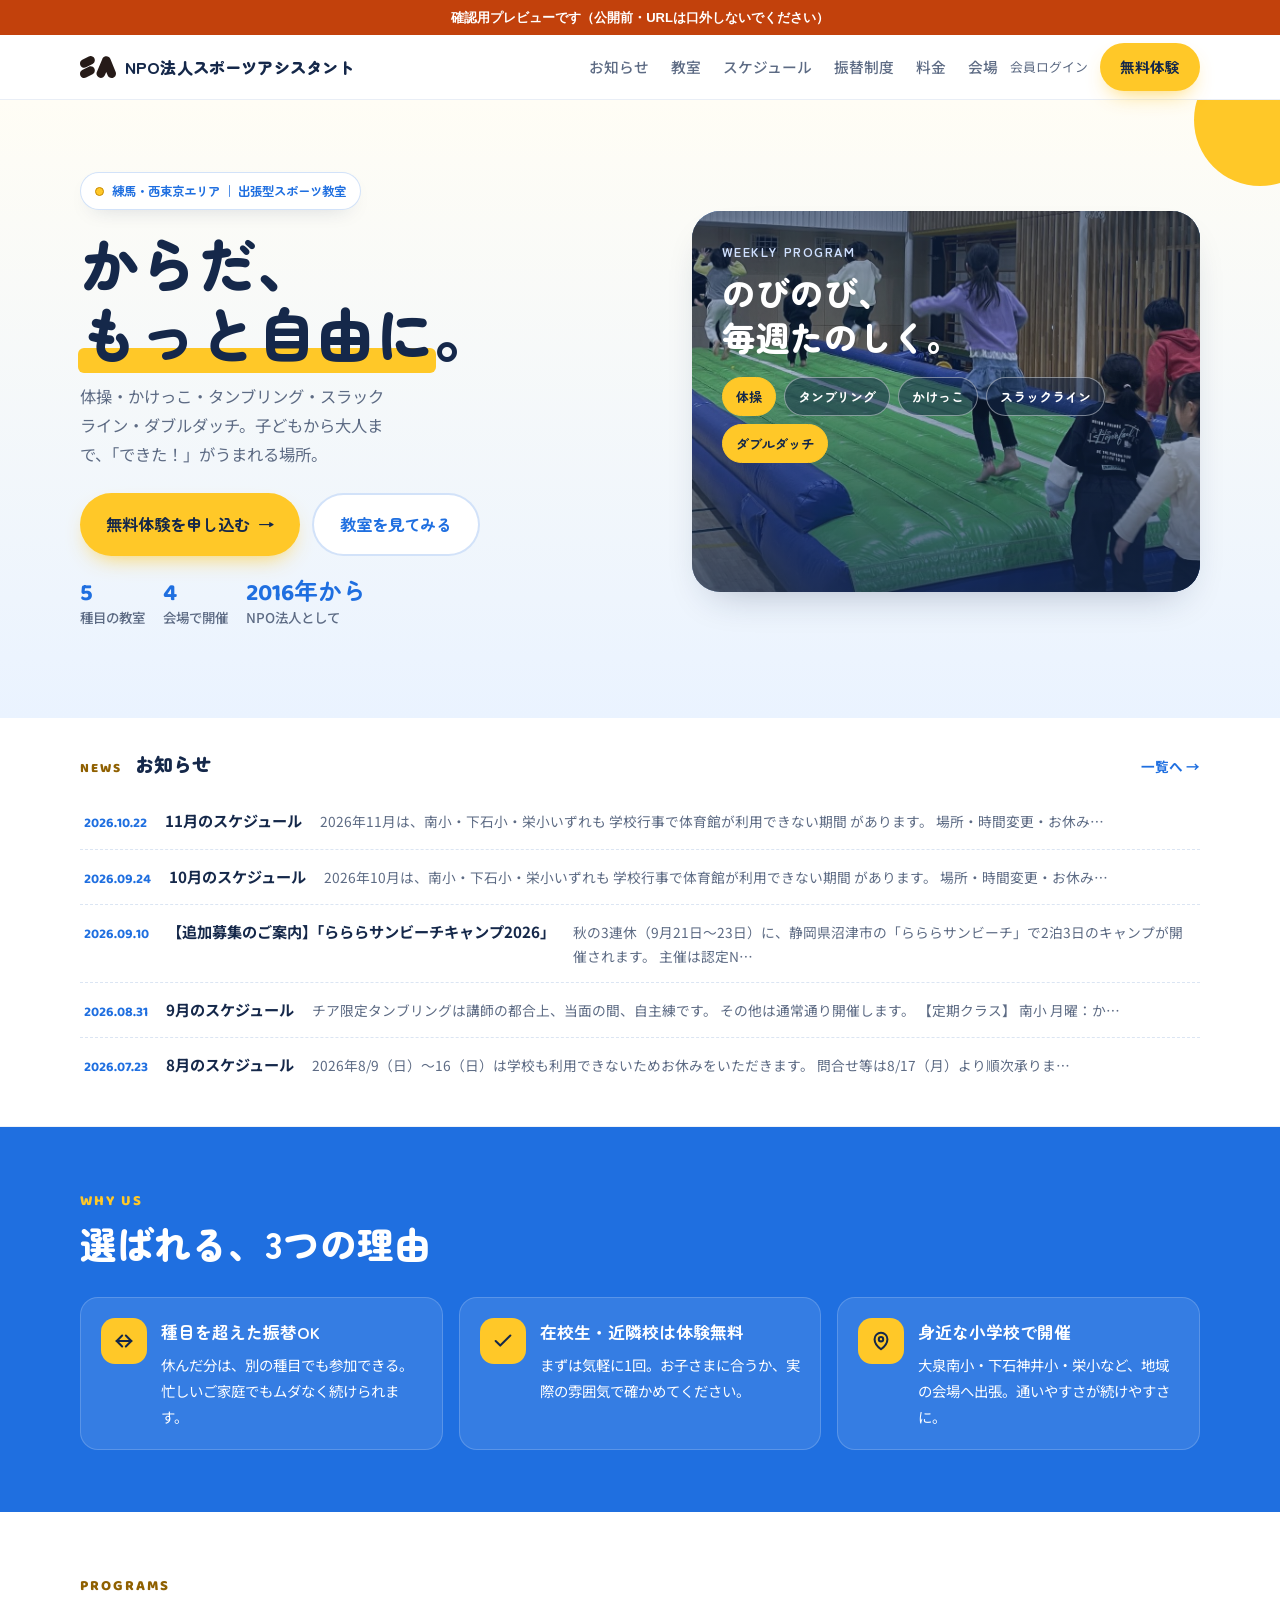
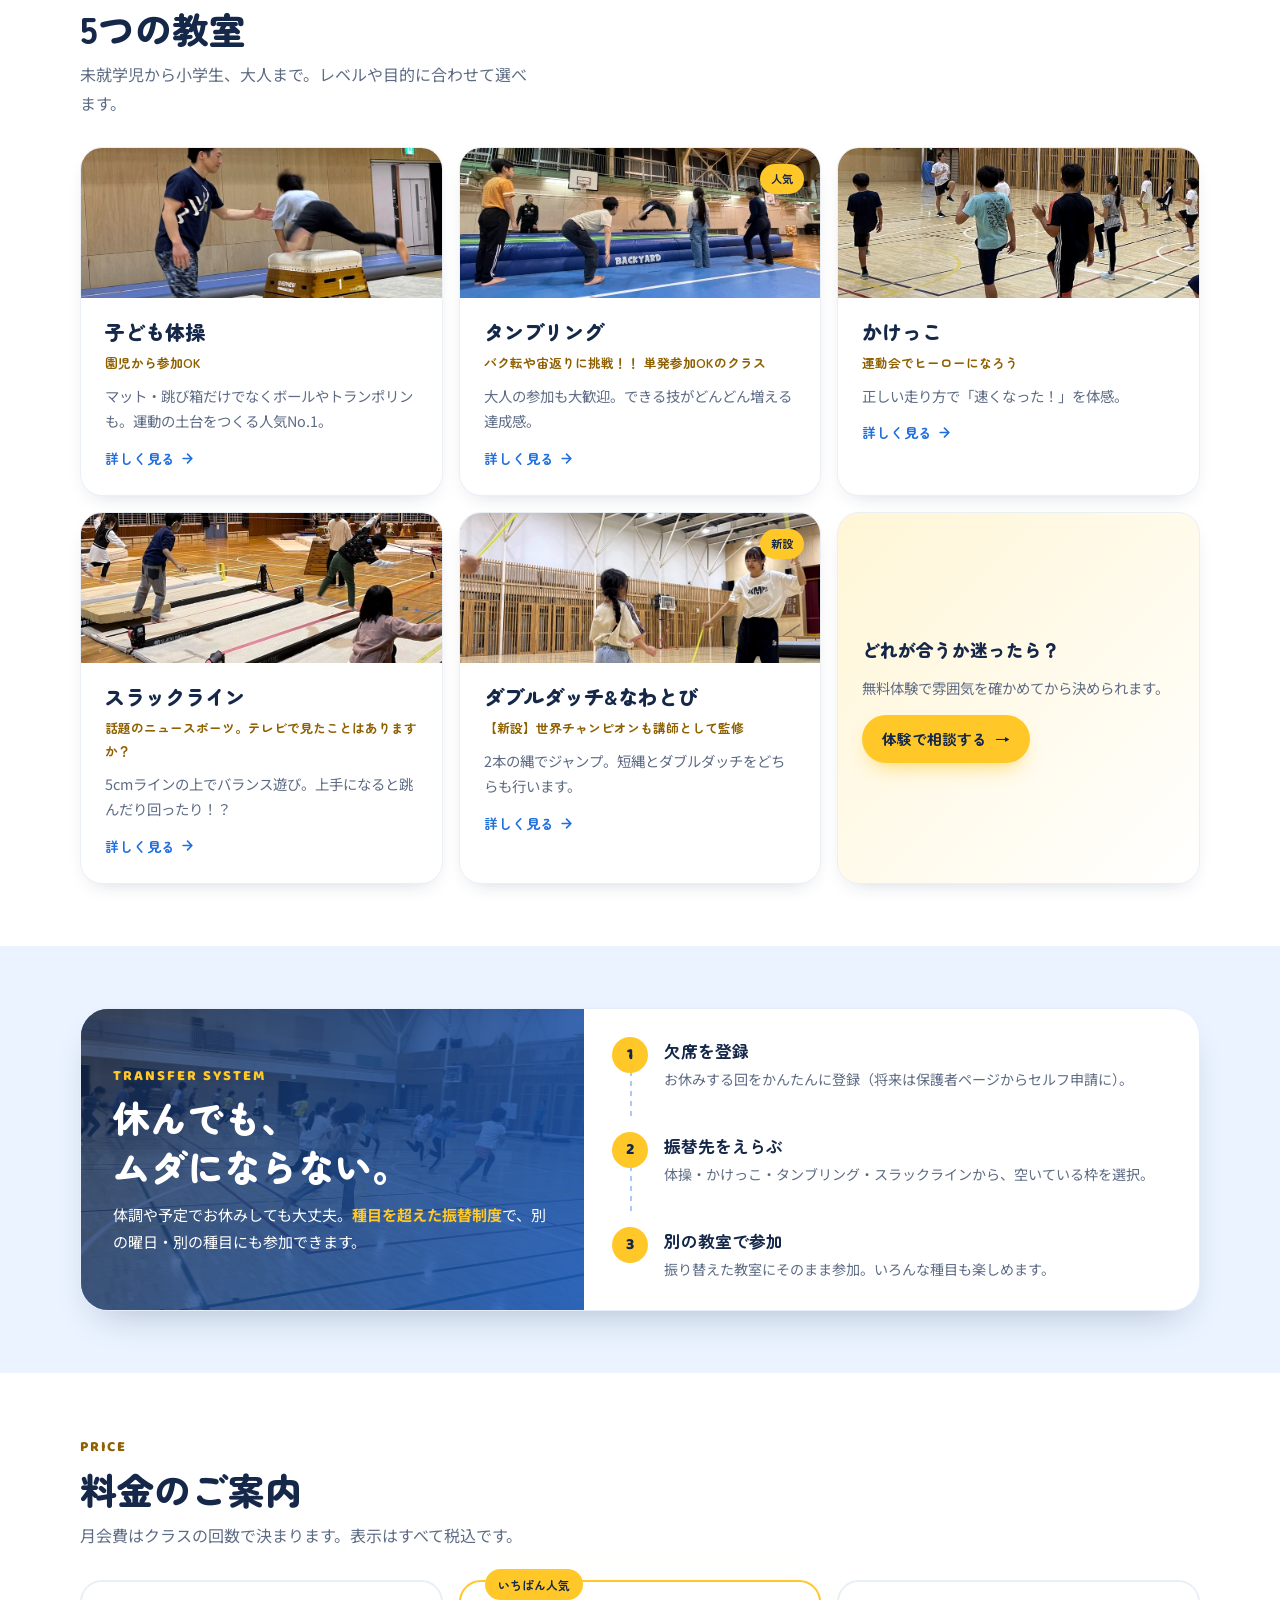
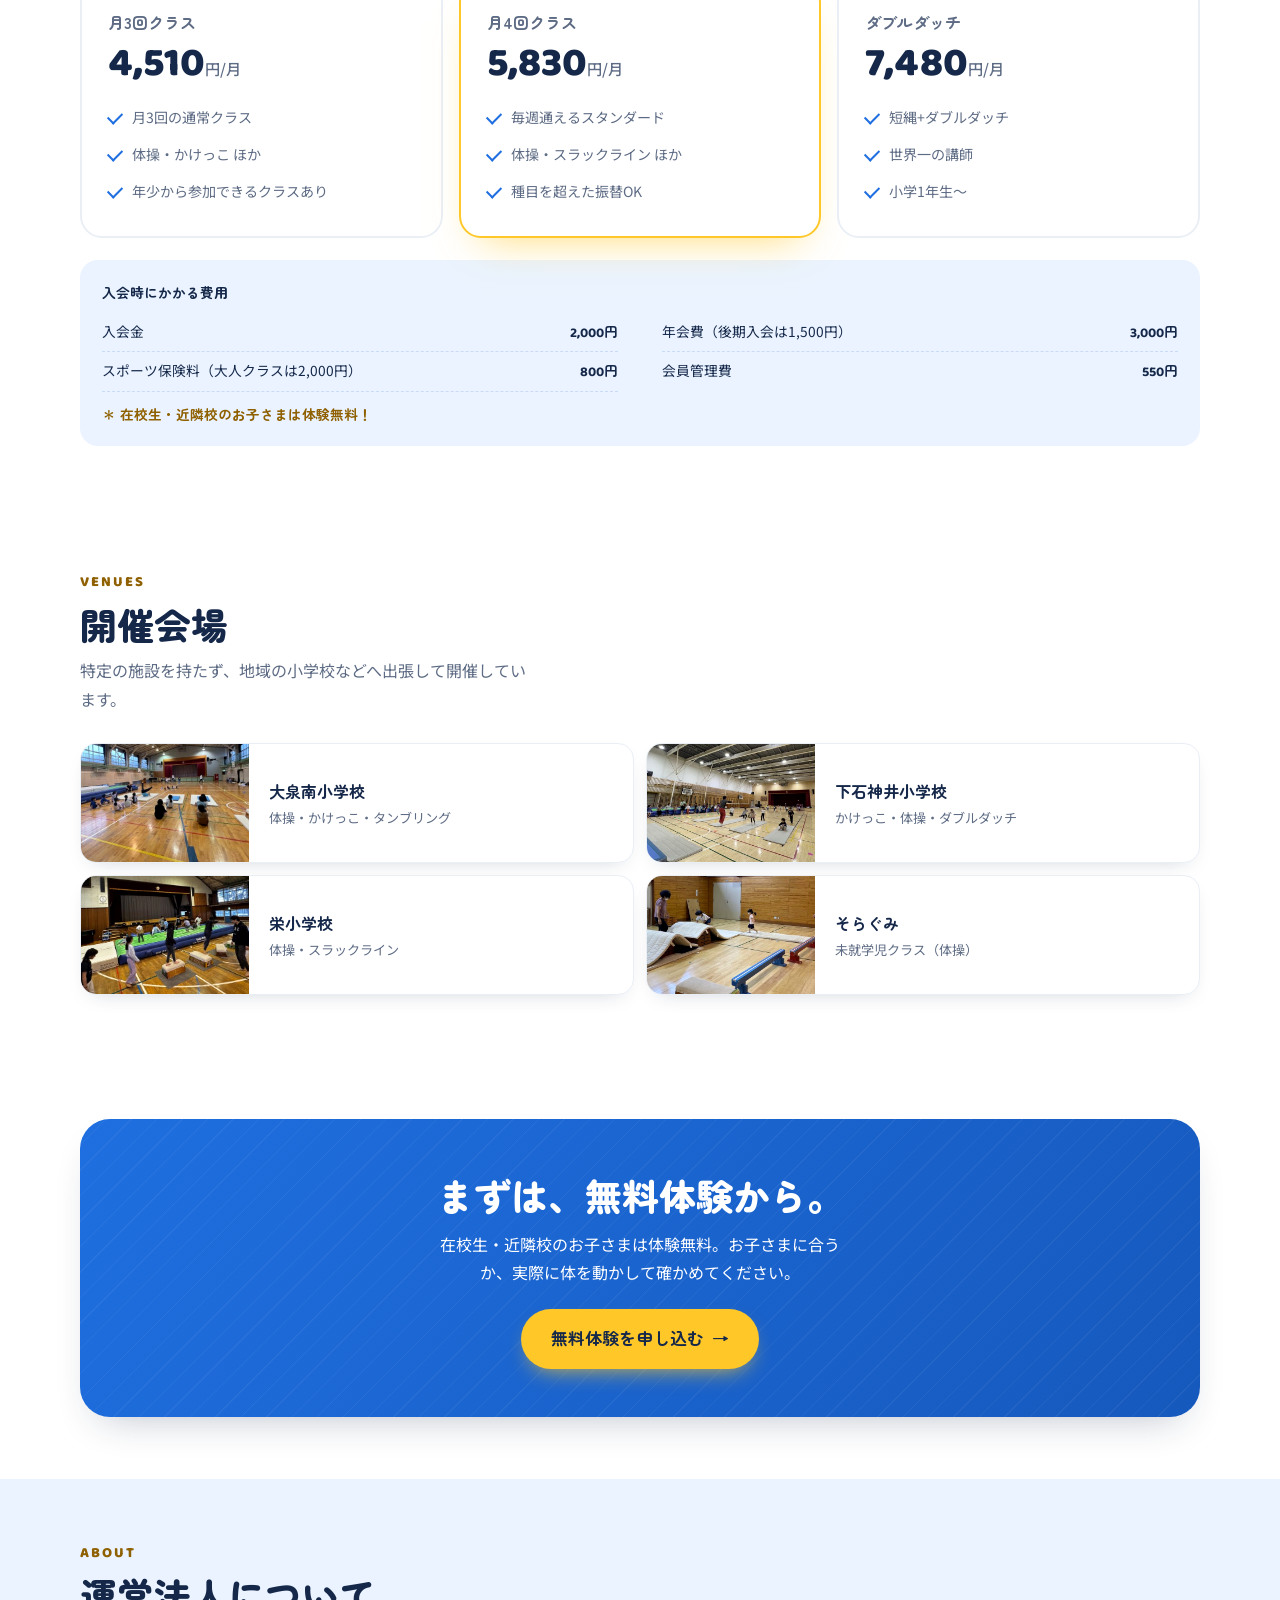
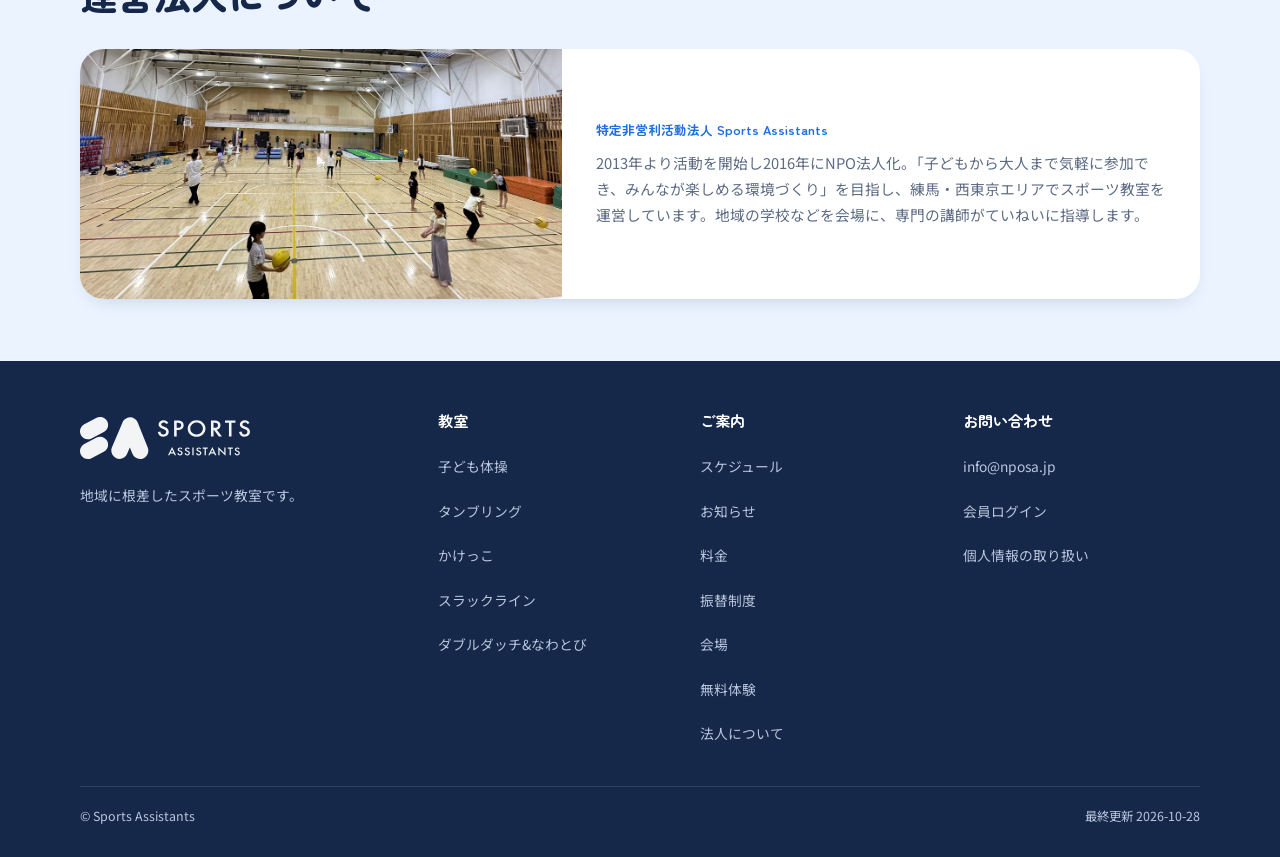
==== commit da916c1d: "previewビルド更新 2026-10-28（会員ページの入れ物 member.html）" ====
--- a/index.html
+++ b/index.html
@@ -272,7 +272,7 @@
     <a class="logo" href="#" aria-label="NPO法人スポーツアシスタント トップ"><img class="mark-img" src="assets/mark.svg" alt=""><span class="site-name">NPO法人スポーツアシスタント</span></a>
     <span class="spacer"></span>
     <nav><a href="#news">お知らせ</a><a href="#programs">教室</a><a href="schedule.html">スケジュール</a><a href="#transfer">振替制度</a><a href="#price">料金</a><a href="#venues">会場</a></nav>
-    <a class="login hide-sp" href="https://nposa.jp/club_admin/login">会員ログイン</a>
+    <a class="login hide-sp" href="member.html">会員ログイン</a>
     <a class="btn btn-cta" href="apply.html">無料体験</a>
     <button class="menu-btn" id="menuBtn" type="button" aria-expanded="false" aria-controls="menu" aria-label="メニューを開く"><span></span></button>
   </div>
@@ -283,7 +283,7 @@
       <div class="sub" data-menu-programs><a href="classes/taiso.html">子ども体操</a><a href="classes/tumbling.html">タンブリング</a><a href="classes/kakekko.html">かけっこ</a><a href="classes/slackline.html">スラックライン</a><a href="classes/doubledutch.html">ダブルダッチ&amp;なわとび</a></div>
       <a href="schedule.html">スケジュール</a>
       <a href="#transfer">振替制度</a><a href="#price">料金</a><a href="#venues">会場</a><a href="#about">法人について</a>
-      <a href="https://nposa.jp/club_admin/login">会員ログイン（在籍の方）</a>
+      <a href="member.html">会員ログイン（在籍の方）</a>
     </div>
   </div>
 </header>
@@ -319,7 +319,7 @@
 <section class="news" id="news">
   <div class="wrap">
     <div class="news-head"><div class="sec-tag">NEWS</div><h2>お知らせ</h2><a class="news-all" href="news.html" data-news-all hidden>一覧へ →</a></div>
-    <div class="news-list" data-news data-news-api="https://script.google.com/macros/s/AKfycbwXNzMnZ3wg1-cfgZj29ro5RL8OrJ7XDziJsBE59C0ICmBDVJs3SdOx9bzIsk5WRl8h/exec"><a class="news-item" href="news.html?id=N0001"><time>2026.10.27</time><span class="nt">【テスト】表示確認（すぐ消します）</span><span class="nb">見出しのテスト（改行）・ 箇条書きのテスト（改行）太字のテスト</span></a><a class="news-item" href="news.html?id=B210"><time>2026.10.22</time><span class="nt">11月のスケジュール</span><span class="nb">2026年11月は、南小・下石小・栄小いずれも 学校行事で体育館が利用できない期間 があります。 場所・時間変更・お休み…</span></a><a class="news-item" href="news.html?id=B209"><time>2026.09.24</time><span class="nt">10月のスケジュール</span><span class="nb">2026年10月は、南小・下石小・栄小いずれも 学校行事で体育館が利用できない期間 があります。 場所・時間変更・お休み…</span></a><a class="news-item" href="news.html?id=B208"><time>2026.09.10</time><span class="nt">【追加募集のご案内】「らららサンビーチキャンプ2026」</span><span class="nb">秋の3連休（9月21日〜23日）に、静岡県沼津市の「らららサンビーチ」で2泊3日のキャンプが開催されます。 主催は認定N…</span></a><a class="news-item" href="news.html?id=B207"><time>2026.08.31</time><span class="nt">9月のスケジュール</span><span class="nb">チア限定タンブリングは講師の都合上、当面の間、自主練です。 その他は通常通り開催します。 【定期クラス】 南小 月曜：か…</span></a></div>
+    <div class="news-list" data-news data-news-api="https://script.google.com/macros/s/AKfycbwXNzMnZ3wg1-cfgZj29ro5RL8OrJ7XDziJsBE59C0ICmBDVJs3SdOx9bzIsk5WRl8h/exec"><a class="news-item" href="news.html?id=B210"><time>2026.10.22</time><span class="nt">11月のスケジュール</span><span class="nb">2026年11月は、南小・下石小・栄小いずれも 学校行事で体育館が利用できない期間 があります。 場所・時間変更・お休み…</span></a><a class="news-item" href="news.html?id=B209"><time>2026.09.24</time><span class="nt">10月のスケジュール</span><span class="nb">2026年10月は、南小・下石小・栄小いずれも 学校行事で体育館が利用できない期間 があります。 場所・時間変更・お休み…</span></a><a class="news-item" href="news.html?id=B208"><time>2026.09.10</time><span class="nt">【追加募集のご案内】「らららサンビーチキャンプ2026」</span><span class="nb">秋の3連休（9月21日〜23日）に、静岡県沼津市の「らららサンビーチ」で2泊3日のキャンプが開催されます。 主催は認定N…</span></a><a class="news-item" href="news.html?id=B207"><time>2026.08.31</time><span class="nt">9月のスケジュール</span><span class="nb">チア限定タンブリングは講師の都合上、当面の間、自主練です。 その他は通常通り開催します。 【定期クラス】 南小 月曜：か…</span></a><a class="news-item" href="news.html?id=B205"><time>2026.07.23</time><span class="nt">8月のスケジュール</span><span class="nb">2026年8/9（日）～16（日）は学校も利用できないためお休みをいただきます。 問合せ等は8/17（月）より順次承りま…</span></a></div>
   </div>
 </section>
 
@@ -423,9 +423,9 @@
     </div>
     <div><h5>教室</h5><div data-footer-programs><a href="classes/taiso.html">子ども体操</a><a href="classes/tumbling.html">タンブリング</a><a href="classes/kakekko.html">かけっこ</a><a href="classes/slackline.html">スラックライン</a><a href="classes/doubledutch.html">ダブルダッチ&amp;なわとび</a></div></div>
     <div><h5>ご案内</h5><a href="schedule.html">スケジュール</a><a href="#news">お知らせ</a><a href="#price">料金</a><a href="#transfer">振替制度</a><a href="#venues">会場</a><a href="#cta">無料体験</a><a href="#about">法人について</a></div>
-    <div><h5>お問い合わせ</h5><a href="mailto:info@nposa.jp" data-copy-id="TOP-FTR-02">info@nposa.jp</a><a href="https://nposa.jp/club_admin/login">会員ログイン</a><a href="privacy.html">個人情報の取り扱い</a></div>
-  </div>
-  <div class="wrap copy"><span data-copy-id="TOP-FTR-03">© Sports Assistants</span><span>最終更新 2026-10-27</span></div>
+    <div><h5>お問い合わせ</h5><a href="mailto:info@nposa.jp" data-copy-id="TOP-FTR-02">info@nposa.jp</a><a href="member.html">会員ログイン</a><a href="privacy.html">個人情報の取り扱い</a></div>
+  </div>
+  <div class="wrap copy"><span data-copy-id="TOP-FTR-03">© Sports Assistants</span><span>最終更新 2026-10-28</span></div>
 </footer>
 
 <script>
